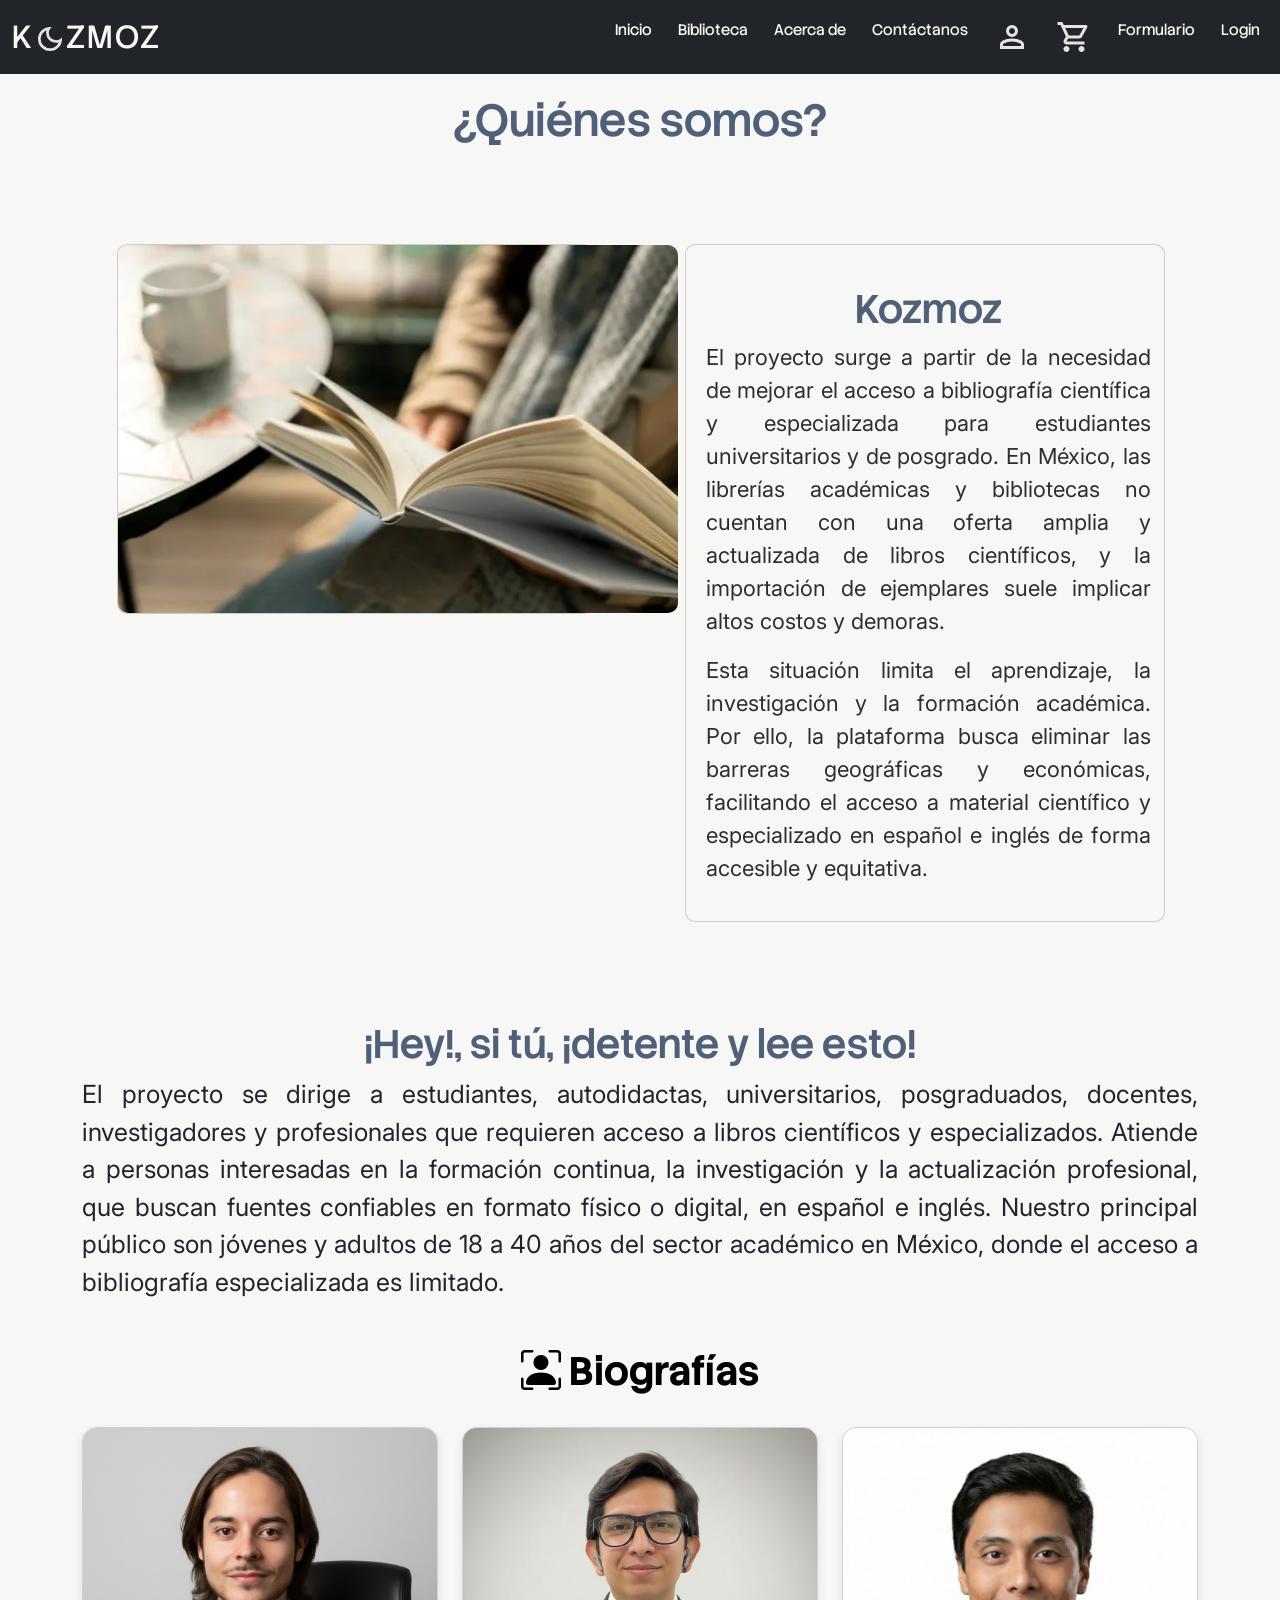
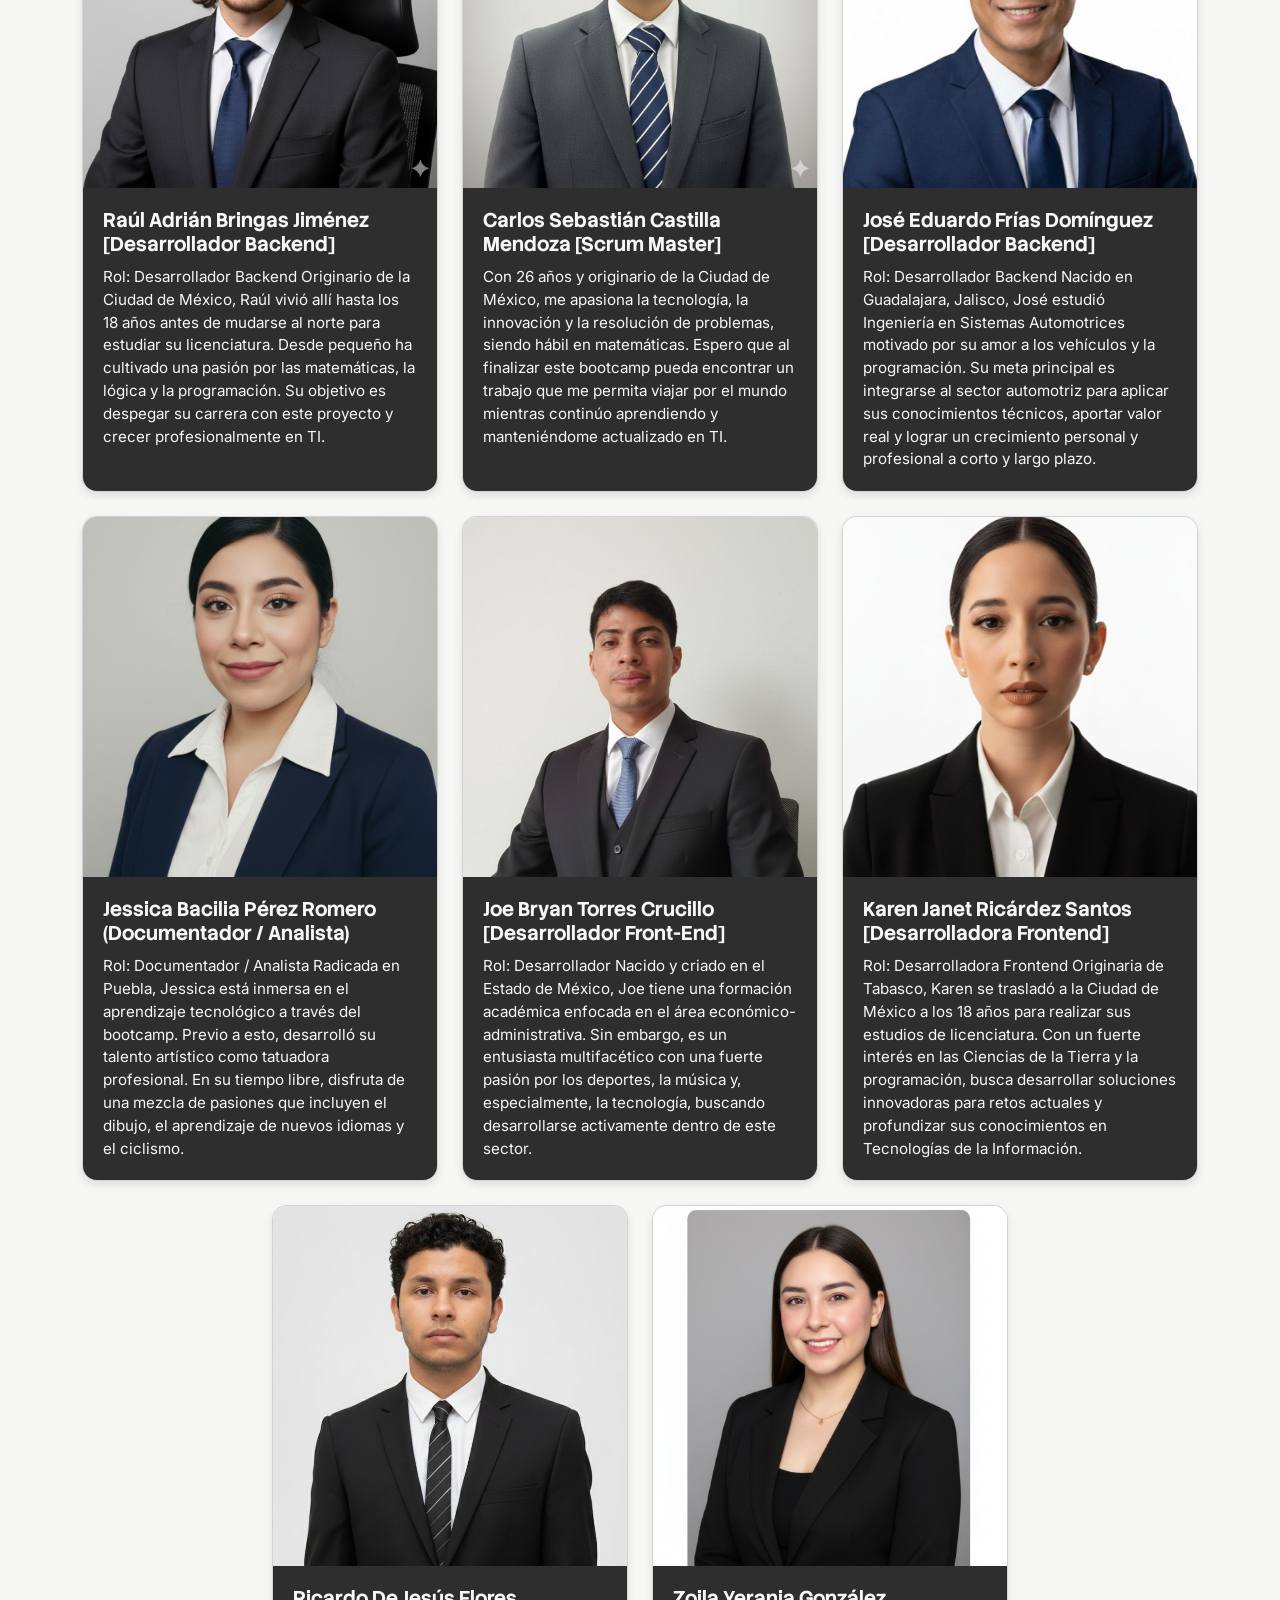
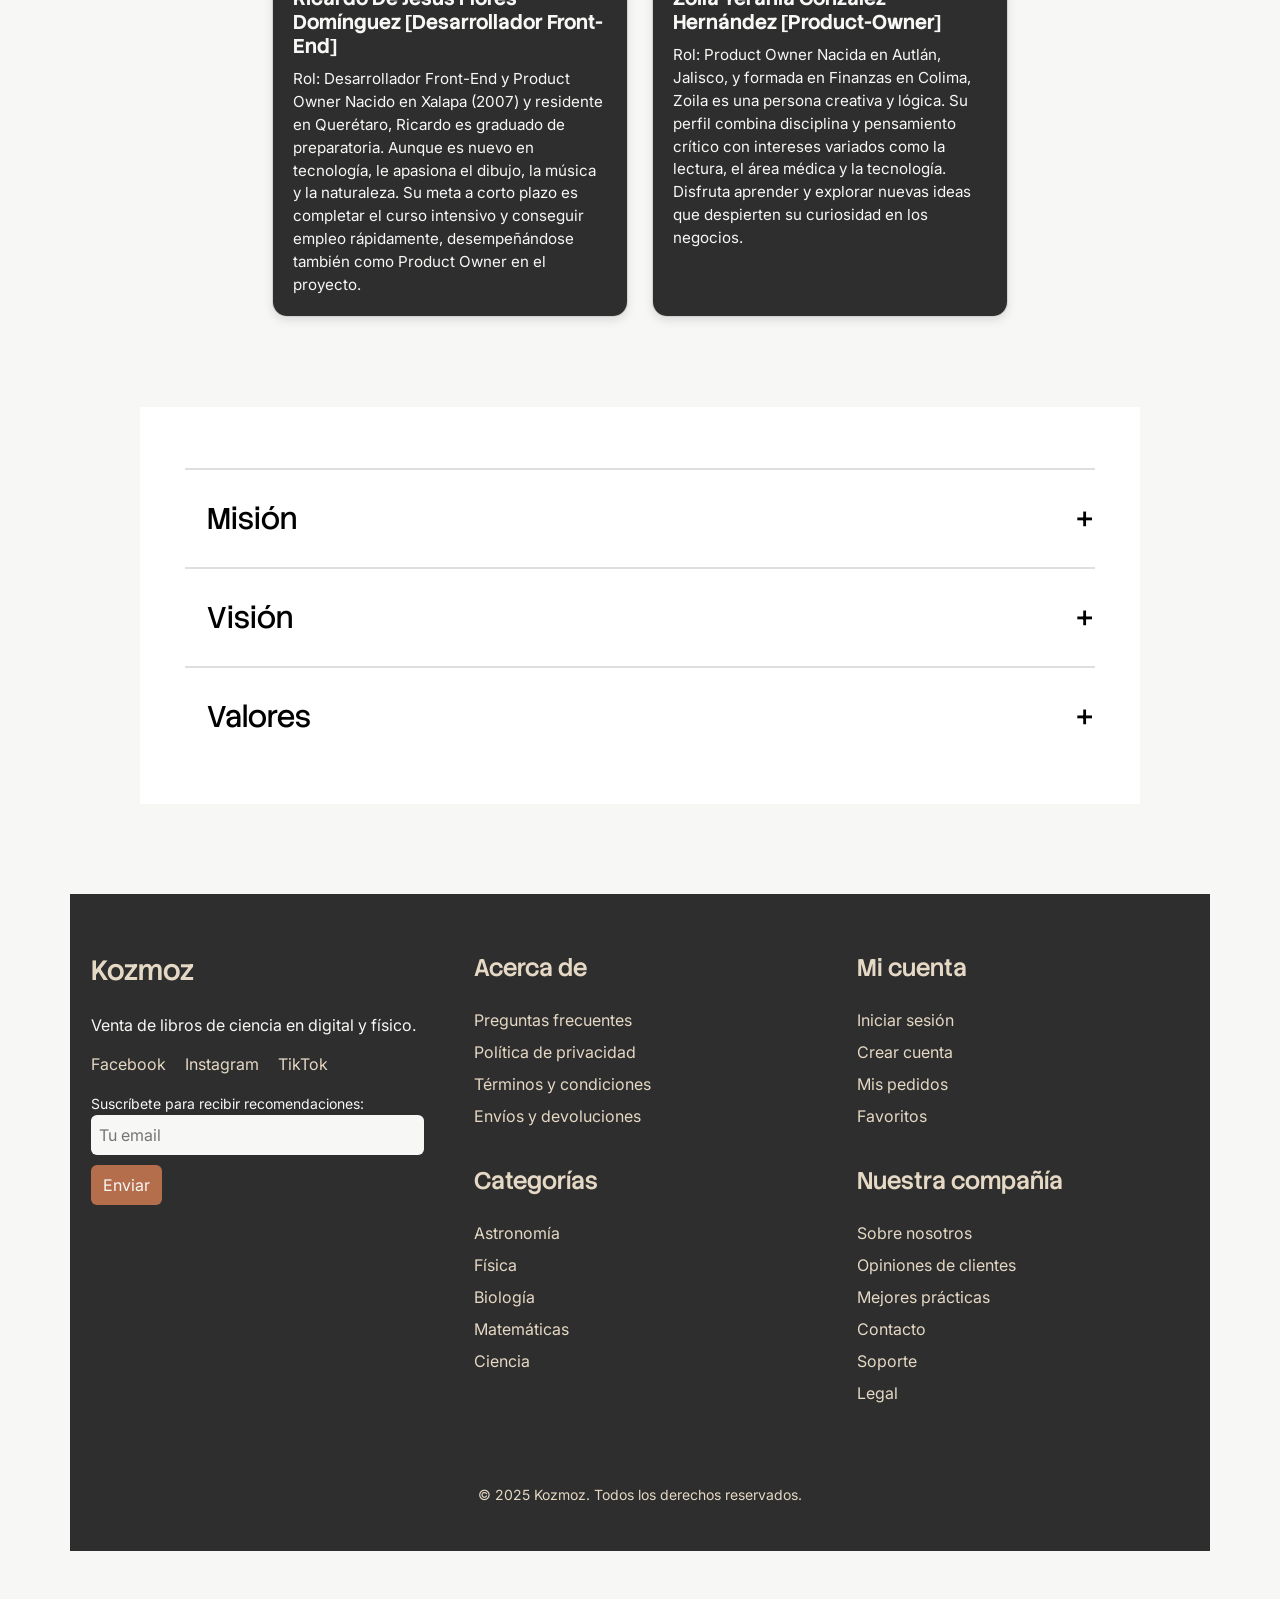
==== acercaDe.html @ 60e86b81 "Se crean páginas 'Carrito de compras' y 'Mi perfil'" ====
<!DOCTYPE html>
<html lang="en">

<head>
    <meta charset="UTF-8">
    <meta name="viewport" content="width=device-width, initial-scale=1.0">

    <title>Acerca De</title>

    <!-- Bootstrap -->
    <link href="https://cdn.jsdelivr.net/npm/bootstrap@5.3.2/dist/css/bootstrap.min.css" rel="stylesheet">
    <link rel="stylesheet" href="https://cdn.jsdelivr.net/npm/bootstrap-icons@1.13.1/font/bootstrap-icons.min.css">

    <!-- Estilos propios -->
    <link rel="stylesheet" href="./CSS/estilos.css">

    <!-- Stack Sans Headline -->
    <link rel="preconnect" href="https://fonts.googleapis.com">
    <link rel="preconnect" href="https://fonts.gstatic.com" crossorigin>
    <link href="https://fonts.googleapis.com/css2?family=Stack+Sans+Headline:wght@200..700&display=swap"
        rel="stylesheet">

    <!-- Inter -->
    <link rel="preconnect" href="https://fonts.googleapis.com">
    <link rel="preconnect" href="https://fonts.gstatic.com" crossorigin>
    <link href="https://fonts.googleapis.com/css2?family=Inter:ital,opsz,wght@0,14..32,100..900;1,14..32,100..900&family=Stack+Sans+Headline:wght@200..700&display=swap"
        rel="stylesheet">

</head>

<body>
    <!-- NavBar -->
    <nav class="navbar navbar-expand-lg navbar-dark bg-dark">
        <div class="container-fluid">

            <!-- Logo -->
            <a class="navbar-brand logo-text" href="#">
                K<span class="icon"><svg xmlns="http://www.w3.org/2000/svg" height="32px" viewBox="0 -960 960 960"
                        width="32px" fill="#e3e3e3">
                        <path
                            d="M480-120q-150 0-255-105T120-480q0-150 105-255t255-105q14 0 27.5 1t26.5 3q-41 29-65.5 75.5T444-660q0 90 63 153t153 63q55 0 101-24.5t75-65.5q2 13 3 26.5t1 27.5q0 150-105 255T480-120Zm0-80q88 0 158-48.5T740-375q-20 5-40 8t-40 3q-123 0-209.5-86.5T364-660q0-20 3-40t8-40q-78 32-126.5 102T200-480q0 116 82 198t198 82Zm-10-270Z" />
                    </svg></span>ZMOZ
            </a>

            <!-- Botón Responsive -->
            <button class="navbar-toggler" type="button" data-bs-toggle="collapse" data-bs-target="#navbarNav"
                aria-controls="navbarNav" aria-expanded="false" aria-label="Toggle navigation">
                <span class="navbar-toggler-icon"></span>
            </button>

            <!-- Enlaces -->
            <div class="collapse navbar-collapse" id="navbarNav">
                <ul class="navbar-nav ms-auto">

                    <li class="nav-item">
                        <a class="nav-link active" href="./index.html">Inicio</a>
                    </li>

                    <li class="nav-item">
                        <a class="nav-link" href="./Items.html">Biblioteca</a>
                    </li>

                    <li class="nav-item">
                        <a class="nav-link" href="./acercaDe.html">Acerca de</a>
                    </li>

                    <li class="nav-item">
                        <a class="nav-link" href="./contacto.html">Contáctanos</a>
                    </li>

                    <!-- Perfil -->
                    <li class="nav-item">
                        <a class="nav-link" href="./perfil.html"><svg xmlns="http://www.w3.org/2000/svg" height="36px"
                                viewBox="0 -960 960 960" width="36px" fill="#e3e3e3">
                                <path
                                    d="M480-480q-66 0-113-47t-47-113q0-66 47-113t113-47q66 0 113 47t47 113q0 66-47 113t-113 47ZM160-160v-112q0-34 17.5-62.5T224-378q62-31 126-46.5T480-440q66 0 130 15.5T736-378q29 15 46.5 43.5T800-272v112H160Zm80-80h480v-32q0-11-5.5-20T700-306q-54-27-109-40.5T480-360q-56 0-111 13.5T260-306q-9 5-14.5 14t-5.5 20v32Zm240-320q33 0 56.5-23.5T560-640q0-33-23.5-56.5T480-720q-33 0-56.5 23.5T400-640q0 33 23.5 56.5T480-560Zm0-80Zm0 400Z" />
                            </svg></a>
                    </li>
                    <!--Carrito -->
                    <li class="nav-item">
                        <a class="nav-link" href="./carrito.html"><svg xmlns="http://www.w3.org/2000/svg" height="36px"
                                viewBox="0 -960 960 960" width="36px" fill="#e3e3e3">
                                <path
                                    d="M280-80q-33 0-56.5-23.5T200-160q0-33 23.5-56.5T280-240q33 0 56.5 23.5T360-160q0 33-23.5 56.5T280-80Zm400 0q-33 0-56.5-23.5T600-160q0-33 23.5-56.5T680-240q33 0 56.5 23.5T760-160q0 33-23.5 56.5T680-80ZM246-720l96 200h280l110-200H246Zm-38-80h590q23 0 35 20.5t1 41.5L692-482q-11 20-29.5 31T622-440H324l-44 80h480v80H280q-45 0-68-39.5t-2-78.5l54-98-144-304H40v-80h130l38 80Zm134 280h280-280Z" />
                            </svg></a>
                    </li>

                    <li class="nav-item">
                        <a class="nav-link" href="./formulario.html">Formulario</a>
                    </li>

                    <li class="nav-item">
                        <a class="nav-link" href="#">Login</a>
                    </li>

                </ul>
            </div>
        </div>
    </nav>

    <!-- ¿Quiénes somos? -->

    <h1 class="title-Us">¿Quiénes somos?</h1>

    <div class="container my-5"> <!--Imagen alusiva-->
        <div class="row">
            <div class="col-sm descripcion">
                <div class="card mx-auto my-5 descripcion1">
                    <img src="./assets/Libros y café.jpg" id="" class="descripcion1" />
                    <div>
                    </div>
                </div>
            </div>
            <div class="col-sm descripcion"> <!--Descripción del proyecto-->
                <div class="card mx-auto my-5 descripcion" style="width: 30rem">
                    <div class="card-body descripcion1">
                        <h1 class=" descripcion">Kozmoz</h1>
                        <p class="descripcion">El proyecto surge a partir de la necesidad de mejorar el acceso a
                            bibliografía científica y especializada para estudiantes universitarios y de posgrado.
                            En México, las librerías académicas y bibliotecas no cuentan con una oferta amplia y
                            actualizada de libros científicos, y la importación de ejemplares suele implicar altos
                            costos y demoras. </p>
                        <p class="descripcion" > Esta situación limita el aprendizaje, la investigación y la formación
                            académica. Por ello, la plataforma busca eliminar las barreras geográficas y económicas,
                            facilitando el acceso a material científico y especializado en español e inglés de forma
                            accesible y equitativa. </p>
                    </div>
                </div>
            </div>
            <!--Breve llamada a la acción-->
            <h2 class="banner">¡Hey!, si tú, ¡detente y lee esto!</h2>

            <p class="card-textobanner">El proyecto se dirige a estudiantes, autodidactas, universitarios,
                posgraduados, docentes, investigadores
                y profesionales que requieren acceso a libros científicos y especializados. Atiende a personas
                interesadas en la formación continua,
                la investigación y la actualización profesional, que buscan fuentes confiables en formato físico o
                digital, en español e inglés.
                Nuestro principal público son jóvenes y adultos de 18 a 40 años del sector académico en México,
                donde el acceso a bibliografía especializada es limitado.</p>

            <!--biografias-->

            <h1 class="titulo"><i class="bi bi-person-bounding-box"></i> Biografías
            </h1>

            <main class="container mt-4">
                <section>
                    <div class="row row-cols-1 row-cols-md-3 g-4 justify-content-center"> <!-- row row-cols-1 row-cols-md-3 g-4 -->
                        <!-- TARJETA -->
                        <div class="col">
                            <div class="card h-100 tarjeta">
                                <img src="./assets/WhatsApp Image 2025-11-25 at 5.56.44 PM.jpeg" class="card-img-top"
                                    alt="Adrian">
                                <div class="card-body">
                                    <h5 class="card-title">Raúl Adrián Bringas Jiménez
                                        [Desarrollador Backend]
                                    </h5>
                                    <p class="card-text">Rol: Desarrollador Backend Originario de la Ciudad de México,
                                        Raúl vivió allí hasta los 18 años antes de mudarse al norte para estudiar su
                                        licenciatura. Desde pequeño ha cultivado una pasión por las matemáticas, la
                                        lógica y la programación. Su objetivo es despegar su carrera con este proyecto y
                                        crecer profesionalmente en TI.</p>
                                </div>
                            </div>
                        </div>

                        <div class="col">
                            <div class="card h-100 tarjeta">
                                <img src="./assets/WhatsApp Image 2025-11-25 at 5.43.35 PM.jpeg" class="card-img-top"
                                    alt="Carlos Castilla">
                                <div class="card-body">
                                    <h5 class="card-title">Carlos Sebastián Castilla Mendoza [Scrum Master]</h5>
                                    <p class="card-text">Con 26 años y originario de la Ciudad de México, me
                                        apasiona la tecnología, la innovación y la resolución de problemas,
                                        siendo hábil en matemáticas. Espero que al finalizar este bootcamp pueda
                                        encontrar un trabajo que me permita viajar por el mundo mientras
                                        continúo aprendiendo y manteniéndome actualizado en TI.</p>
                                </div>
                            </div>
                        </div>

                        <div class="col">
                            <div class="card h-100 tarjeta">
                                <img src="./assets/WhatsApp Image 2025-11-28 at 1.22.53 PM.jpeg" class="card-img-top"
                                    alt="Eddy">
                                <div class="card-body">
                                    <h5 class="card-title">José Eduardo Frías Domínguez
                                        [Desarrollador Backend]
                                    </h5>
                                    <p class="card-text">Rol: Desarrollador Backend Nacido en Guadalajara, Jalisco, José
                                        estudió Ingeniería en Sistemas Automotrices motivado por su amor a los vehículos
                                        y la programación. Su meta principal es integrarse al sector automotriz para
                                        aplicar sus conocimientos técnicos, aportar valor real y lograr un crecimiento
                                        personal y profesional a corto y largo plazo.</p>
                                </div>
                            </div>
                        </div>

                        <div class="col">
                            <div class="card h-100 tarjeta">
                                <img src="./assets/WhatsApp Image 2025-11-25 at 6.00.12 PM.jpeg" class="card-img-top"
                                    alt="Eddy">
                                <div class="card-body">
                                    <h5 class="card-title">Jessica Bacilia Pérez Romero
                                        (Documentador / Analista)</h5>
                                    <p class="card-text">Rol: Documentador / Analista Radicada en Puebla, Jessica está
                                        inmersa en el aprendizaje tecnológico a través del bootcamp. Previo a esto,
                                        desarrolló su talento artístico como tatuadora profesional. En su tiempo libre,
                                        disfruta de una mezcla de pasiones que incluyen el dibujo, el aprendizaje de
                                        nuevos idiomas y el ciclismo.</p>
                                </div>
                            </div>
                        </div>

                        <div class="col">
                            <div class="card h-100 tarjeta">
                                <img src="./assets/WhatsApp Image 2025-11-25 at 5.52.27 PM.jpeg" class="card-img-top"
                                    alt="Joe">
                                <div class="card-body">
                                    <h5 class="card-title">Joe Bryan Torres Crucillo
                                        [Desarrollador Front-End]
                                    </h5>
                                    <p class="card-text">Rol: Desarrollador Nacido y criado en el Estado de México, Joe
                                        tiene una formación académica enfocada en el área económico-administrativa. Sin
                                        embargo, es un entusiasta multifacético con una fuerte pasión por los deportes,
                                        la música y, especialmente, la tecnología, buscando desarrollarse activamente
                                        dentro de este sector.</p>
                                </div>
                            </div>
                        </div>

                        <div class="col">
                            <div class="card h-100 tarjeta">
                                <img src="./assets/WhatsApp Image 2025-11-28 at 1.55.24 PM.jpeg" class="card-img-top"
                                    alt="Karen">
                                <div class="card-body">
                                    <h5 class="card-title">Karen Janet Ricárdez Santos
                                        [Desarrolladora Frontend]
                                    </h5>
                                    <p class="card-text">Rol: Desarrolladora Frontend Originaria de Tabasco, Karen se
                                        trasladó a la Ciudad de México a los 18 años para realizar sus estudios de
                                        licenciatura. Con un fuerte interés en las Ciencias de la Tierra y la
                                        programación, busca desarrollar soluciones innovadoras para retos actuales y
                                        profundizar sus conocimientos en Tecnologías de la Información.</p>
                                </div>
                            </div>
                        </div>

                        <div class="col">
                            <div class="card h-100 tarjeta">
                                <img src="./assets/WhatsApp Image 2025-11-25 at 6.32.23 PM.jpeg" class="card-img-top"
                                    alt="Ricardo">
                                <div class="card-body">
                                    <h5 class="card-title">Ricardo De Jesús Flores Domínguez
                                        [Desarrollador Front-End]
                                    </h5>
                                    <p class="card-text">Rol: Desarrollador Front-End y Product Owner Nacido en Xalapa
                                        (2007) y residente en Querétaro, Ricardo es graduado de preparatoria. Aunque es
                                        nuevo en tecnología, le apasiona el dibujo, la música y la naturaleza. Su meta a
                                        corto plazo es completar el curso intensivo y conseguir empleo rápidamente,
                                        desempeñándose también como Product Owner en el proyecto.</p>
                                </div>
                            </div>
                        </div>

                        <div class="col">
                            <div class="card h-100 tarjeta">
                                <img src="./assets/WhatsApp Image 2025-11-25 at 5.50.03 PM.jpeg" class="card-img-top"
                                    alt="Yerania">
                                <div class="card-body">
                                    <h5 class="card-title">Zoila Yerania González Hernández
                                        [Product-Owner]</h5>

                                    <p class="card-text">Rol: Product Owner Nacida en Autlán, Jalisco, y formada en
                                        Finanzas en Colima, Zoila es una persona creativa y lógica. Su perfil combina
                                        disciplina y pensamiento crítico con intereses variados como la lectura, el área
                                        médica y la tecnología. Disfruta aprender y explorar nuevas ideas que despierten
                                        su curiosidad en los negocios.</p>
                                </div>
                            </div>
                        </div>

                    </div>
                </section>
            </main>

            <!--Mision vision y valores-->
            <div class="accordion-body">
                <div class="accordion">
                    <hr>
                    <div class="container">
                        <div class="label">Misión</div>
                        <div class="content">Facilitar el acceso a libros de ciencia especializados para estudiantes
                            universitarios, de posgrado, autodidactas, docentes, investigadores y profesionales,
                            ofreciendo una plataforma digital confiable, organizada y accesible que impulse el
                            aprendizaje, la investigación y la elaboración de tesis.</div>
                    </div>
                    <hr>
                    <div class="container">
                        <div class="label">Visión</div>
                        <div class="content">Convertirnos en la principal plataforma digital de libros científicos en
                            los idiomas más utilizados en investigación académica, destacando por ofrecer títulos
                            difíciles de conseguir y apoyar el desarrollo académico de estudiantes e investigadores.
                        </div>
                    </div>
                    <hr>
                    <div class="container">
                        <div class="label">Valores</div>
                        <div class="content">
                            <ol>
                                <li>Pasión por el conocimiento.</li>
                                <li>Integridad académica.</li>
                                <li>Accesibilidad del saber.</li>
                                <li>Innovación tecnológica.</li>
                                <li>Responsabilidad educativa.</li>
                            </ol>
                        </div>
                    </div>
                </div>
            </div>

     <!--Footer-->
  <footer class="footer">
  <div class="footer-container">

    <div class="footer-column">
      <h3>Kozmoz</h3>
      <p>Venta de libros de ciencia en digital y físico.</p>

      <div class="footer-social">
        <a href="#">Facebook</a>
        <a href="#">Instagram</a>
        <a href="#">TikTok</a>
      </div>

      <form class="footer-newsletter">
        <label>Suscríbete para recibir recomendaciones:</label>
        <input type="email" placeholder="Tu email">
        <button type="submit">Enviar</button>
      </form>
    </div>

    <div class="footer-column">
      <h4>Acerca de</h4>
      <ul>
        <li><a href="#">Preguntas frecuentes</a></li>
        <li><a href="#">Política de privacidad</a></li>
        <li><a href="#">Términos y condiciones</a></li>
        <li><a href="#">Envíos y devoluciones</a></li>
      </ul>

      <h4>Categorías</h4>
      <ul>
        <li><a href="#">Astronomía</a></li>
        <li><a href="#">Física</a></li>
        <li><a href="#">Biología</a></li>
        <li><a href="#">Matemáticas</a></li>
        <li><a href="#">Ciencia</a></li>
      </ul>
    </div>

    <div class="footer-column">
      <h4>Mi cuenta</h4>
      <ul>
        <li><a href="#">Iniciar sesión</a></li>
        <li><a href="#">Crear cuenta</a></li>
        <li><a href="#">Mis pedidos</a></li>
        <li><a href="#">Favoritos</a></li>
      </ul>

      <h4>Nuestra compañía</h4>
      <ul>
        <li><a href="#">Sobre nosotros</a></li>
        <li><a href="#">Opiniones de clientes</a></li>
        <li><a href="#">Mejores prácticas</a></li>
        <li><a href="#">Contacto</a></li>
        <li><a href="#">Soporte</a></li>
        <li><a href="#">Legal</a></li>
      </ul>
    </div>

  </div>

  <div class="footer-bottom">
    <p>© 2025 Kozmoz. Todos los derechos reservados.</p>
  </div>
</footer>

            <!-- Bootstrap JS -->
            <script src="https://cdn.jsdelivr.net/npm/bootstrap@5.3.3/dist/js/bootstrap.bundle.min.js"></script>
            <!-- Script JS / main.js -->
            <script src="js/main.js" type="text/javascript"></script>
</body>

</html>
---- CSS/estilos.css ----
/* Variables de estilo */

html {
  /* color de fondo y color de letra navBar */
  --bgColor: #f7f7f5;
  --bgnavBarColor: #2e2e2e;
  --navBarLogo: "Montserrat", "sans-serif";

  /* Quienes somos? */
  --h2Color: #506078;
  --h2Font: "Stack Sans Headline", "sans-serif"; /*Poppins

    /* Vision, mision, valores, titulos de bios. */
  --titleMision: #b46e4c;

  /* parrafos */
  --pColor: Black;
  --pFont: "Inter", "sans-serif";

  /*Footer pagina principal*/
  --footerBg: #2e2e2e;
  --footerText: #f7f7f5;
  --footerLink: #e5d8c4;
  --footerLinkHover: #b46e4c;
  --footerTitle: #e5d8c4;
  --footerInputBg: #f7f7f5;
  --footerInputText: #2e2e2e;
  --footerBtnBg: #b46e4c;
  --footerBtnText: #f7f7f5;
}

body {
  margin: 0;
  padding: 0;
  background-color: var(--bgColor) !important;
  font-family: var(--h2Font);
}

/* ========================= acerca de nosotr@s========================= */

/*NavBar*/
/*Texto del logotipo*/
.logo-text {
  font-family: var(--h2Font);
  font-size: 2rem !important;
  letter-spacing: 2px;
  font-weight: 400;
  color: var(--bgColor) !important;
}
/* Ajustes de los enlaces del navbar */
.navbar-nav .nav-link {
  font-family: var(--h2Font);
  font-size: 0.95rem;
  font-weight: 400;
  transition: 0.3s ease;
  color: var(--bgColor);
}
/*Efecto hover cuando el usuario pasa el mouse*/
.navbar-nav .nav-link:hover {
  color: var(--titleMision);
}
/* Ajuste pequeño para separar un poco los enlaces del navBar */
.nav-item {
  margin-left: 10px;
}

/* Quienes somos */

h1,
h1.title-Us,
h1.contacto {
  color: var(--h2Color);
  font-family: var(--h2Font);
  font-size: 45px;
  text-align: center;
  margin-top: 20px;
}

h1.descripcion {
  color: var(--h2Color);
  font-family: var(--h2Font);
  font-size: 40px;
  background-color: var(--bgColor);
}

h2.descripcion {
  text-align: center;
}

.descripcion {
  background-color: var(--bgColor);
  width: 27.8rem;
  border-radius: 10px;
}

div.descripcion1 {
  background-color: var(--bgColor);
  width: 29.7rem;
  border-radius: 10px;
}

img.descripcion1 {
  width: 35rem;
  height: 23rem;
  border-radius: 10px;
}

.descripcionCard {
  background-color: var(--bgColor);
  width: 29.8rem;
}

.descripcion1:hover {
  transform: scale(1.01);
  box-shadow: 0px 6px 18px rgba(0, 0, 0, 0.2);
  transition: transform 0.2s ease-in-out, box-shadow 0.2s ease-in-out;
}

h2.banner {
  color: var(--h2Color);
  font-family: var(--h2Font);
  font-size: 40px;
  text-align: center;
  margin-top: 50px;
}

.card-textobanner {
  background-color: var(--bgColor);
  font-family: var(--pFont);
  font-size: 25px;
  text-align: justify;
}

p.descripcion {
  background-color: var(--bgColor);
  color: var(--bgnavBarColor);
  font-family: var(--pFont);
  font-size: 22px;
  text-align: justify;
}

/*Biografías*/

.titulo {
  text-align: center;
  margin-top: 30px;
  font-size: 2.5rem;
  font-weight: 700;
  color: var(--titleMision);
}

.tarjeta {
  border-radius: 15px !important;
  overflow: hidden;
  box-shadow: 0px 4px 10px rgba(0, 0, 0, 0.1);
  transition: transform 0.2s ease-in-out, box-shadow 0.2s ease-in-out;
}

.tarjeta:hover {
  transform: scale(1.04);
  box-shadow: 0px 6px 18px rgba(0, 0, 0, 0.2);
}

.tarjeta img {
  height: 360px;
  object-fit: cover;
}

.card-body {
  background: var(--bgColor);
  padding: 20px;
}

h5.card-title {
  color: var(--bgColor);
  font-weight: bold;
  font-size: 1.25rem;
  margin-bottom: 10px;
  font-family: var(--h2Font);
}

p.card-text {
  color: var(--bgColor);
  font-size: 0.95rem;
  font-family: var(--pFont);
}

.card-body {
  background: var(--bgnavBarColor);
  padding: 20px;
}

.specialCard {
  width: 26rem;
  margin: auto;
  margin-top: 25px;
}

/* Footer */

footer {
  display: flex;
  flex-direction: column; /* Apila iconos arriba, texto abajo */
  align-items: center; /* para centrar todo */
  gap: 15px; /* Separación vertical */
  padding: 20px 0;
}

.footer-icon-row {
  display: flex;
  gap: 25px;
  justify-content: center;
  width: 100%;
  text-decoration: none;
}

a.bottom {
  text-decoration: none;
  font-size: 16px;
  color: black;
}

/* Mision, vision y valores */

.accordion {
  width: 100%;
  max-width: 1000px;     /* antes width fija */
  margin: 90px auto;
  color: black;
  background-color: white;
  padding: 45px;
}

.accordion .container {
  position: relative;
  margin: 10px 10px;
}

.accordion .label {
  position: relative;
  padding: 10px 0;
  font-size: 30px;
  color: black;
  cursor: pointer;
}

.accordion .label::before {
  content: "+";
  color: black;
  position: absolute;
  top: 50%;
  right: 0;       /* antes -5px: se desbordaba en pantallas pequeñas */
  font-size: 30px;
  transform: translateY(-50%);
}

.accordion .content {
  position: relative;
  background: white;
  max-height: 0;
  font-size: 20px;
  text-align: justify;
  width: 100%;              /* ← antes era 780px fijo */
  overflow: hidden;
  transition: max-height 0.5s ease;
}

.accordion hr {
  width: 100%;            
  margin-left: 0;
  border: 1px solid grey;
}

.accordion .container.active .content {
  max-height: 500px;       /* suficiente para cualquier contenido */
}

.accordion .container.active .label::before {
  content: "-";
  font-size: 30px;
}


/* ============================
   📱 RESPONSIVE (móviles)
   ============================ */
@media (max-width: 768px) {
  
  .accordion {
    padding: 20px;
  }

  .accordion .label {
    font-size: 24px;
  }

  .accordion .label::before {
    font-size: 28px;
  }

  .accordion .content {
    font-size: 18px;
  }
}

/* ========================== Contáctanos ============================== */

/* --- Estilo general para textos de la sección --- */
.contacto-container {
  max-width: 850px;
  padding-top: 10px;
  text-align: center;
  font-family: var(--h2Font);
  color: var(--h2Color);
}
p.contacto {
  font-family: var(--pFont);
  color: var(--pColor);
  font-size: 20px;
}

label.contacto {
  font-size: 20px;
} /* --- Etiquetas de los inputs --- */

input.contacto,
textarea.contacto,
select.contacto {
  width: 100%; /* Responsivo */
  max-width: 500px;
  font-size: 18px;
  padding: 8px;
  border-radius: 8px;
  margin: 0 auto; /* Centra el campo dentro del form */
  display: block;
} /* --- Campos del formulario (input, select, textarea) --- */

input.contacto,
textarea.contacto,
select.contacto {
  border: 1px solid #ccc;
  transition: box-shadow 0.3s ease;
} /* --- Bordes, transición, etc. --- */

textarea.contacto {
  height: 80px;
}

.contacto-boton {
  width: 200px;
  height: 50px;
  font-size: 20px;
  background-color: var(--titleMision);
  color: var(--bgColor);
  border: 1px solid #b46e4c !important;
  margin: 20px auto 8rem auto;
  display: block;
  border-radius: 8px;
}

/* ========================== Index =========================================== */

.miCaja {
  width: auto;
  height: 500px;
  background: linear-gradient(
    to right,
    #2e2e2e,
    #f7f7f5,
    #e5d8c4,
    #506078,
    #b46e4c
  );
  padding: 10px;
  margin: 20px;
}

.titulo {
  color: black;
}

.buttons {
  display: flex;
  justify-content: center;
  align-items: center;
}

/* Footer Kozmoz */

.footer {
  background: var(--footerBg);
  color: var(--footerText);
  padding: 60px 20px 30px;
  font-family: var(--pFont);
}

.footer-container {
  display: flex;
  flex-direction: row;
  gap: 50px;
  max-width: 1200px;
  margin: auto;
}

.footer-column {
  flex: 1;
  display: flex;
  flex-direction: column;
  gap: 15px;
}

.footer-column h3,
.footer-column h4 {
  color: var(--footerTitle);
  font-family: var(--h2Font);
  margin-bottom: 10px;
}

.footer-column p {
  color: var(--footerText);
  margin: 0;
}

.footer-column ul {
  list-style: none;
  padding: 0;
}

.footer-column ul li {
  margin-bottom: 8px;
}

.footer-column a {
  text-decoration: none;
  color: var(--footerLink);
  transition: 0.3s ease;
  font-family: var(--pFont);
}

.footer-column a:hover {
  color: var(--footerLinkHover);
}

.footer-social a {
  margin-right: 15px;
  font-family: var(--pFont);
}

.footer-newsletter label {
  font-family: var(--pFont);
  font-size: 14px;
  color: var(--footerText);
}

.footer-newsletter input {
  width: 100%;
  padding: 8px;
  background: var(--footerInputBg);
  color: var(--footerInputText);
  border: none;
  border-radius: 6px;
}

.footer-newsletter button {
  margin-top: 10px;
  padding: 8px 12px;
  background: var(--footerBtnBg);
  color: var(--footerBtnText);
  border: none;
  border-radius: 6px;
  cursor: pointer;
  font-family: var(--pFont);
}

.footer-newsletter button:hover {
  background: var(--footerLinkHover);
}

.footer-bottom {
  text-align: center;
  margin-top: 40px;
  font-size: 14px;
  color: var(--footerLink);
  font-family: var(--pFont);
}

/* Mobile */
@media (max-width: 768px) {
  .footer-container {
    flex-direction: column;
    text-align: center;
  }

  .footer-social a {
    margin-right: 10px;
  }
}

/* Productos =========================================================== */
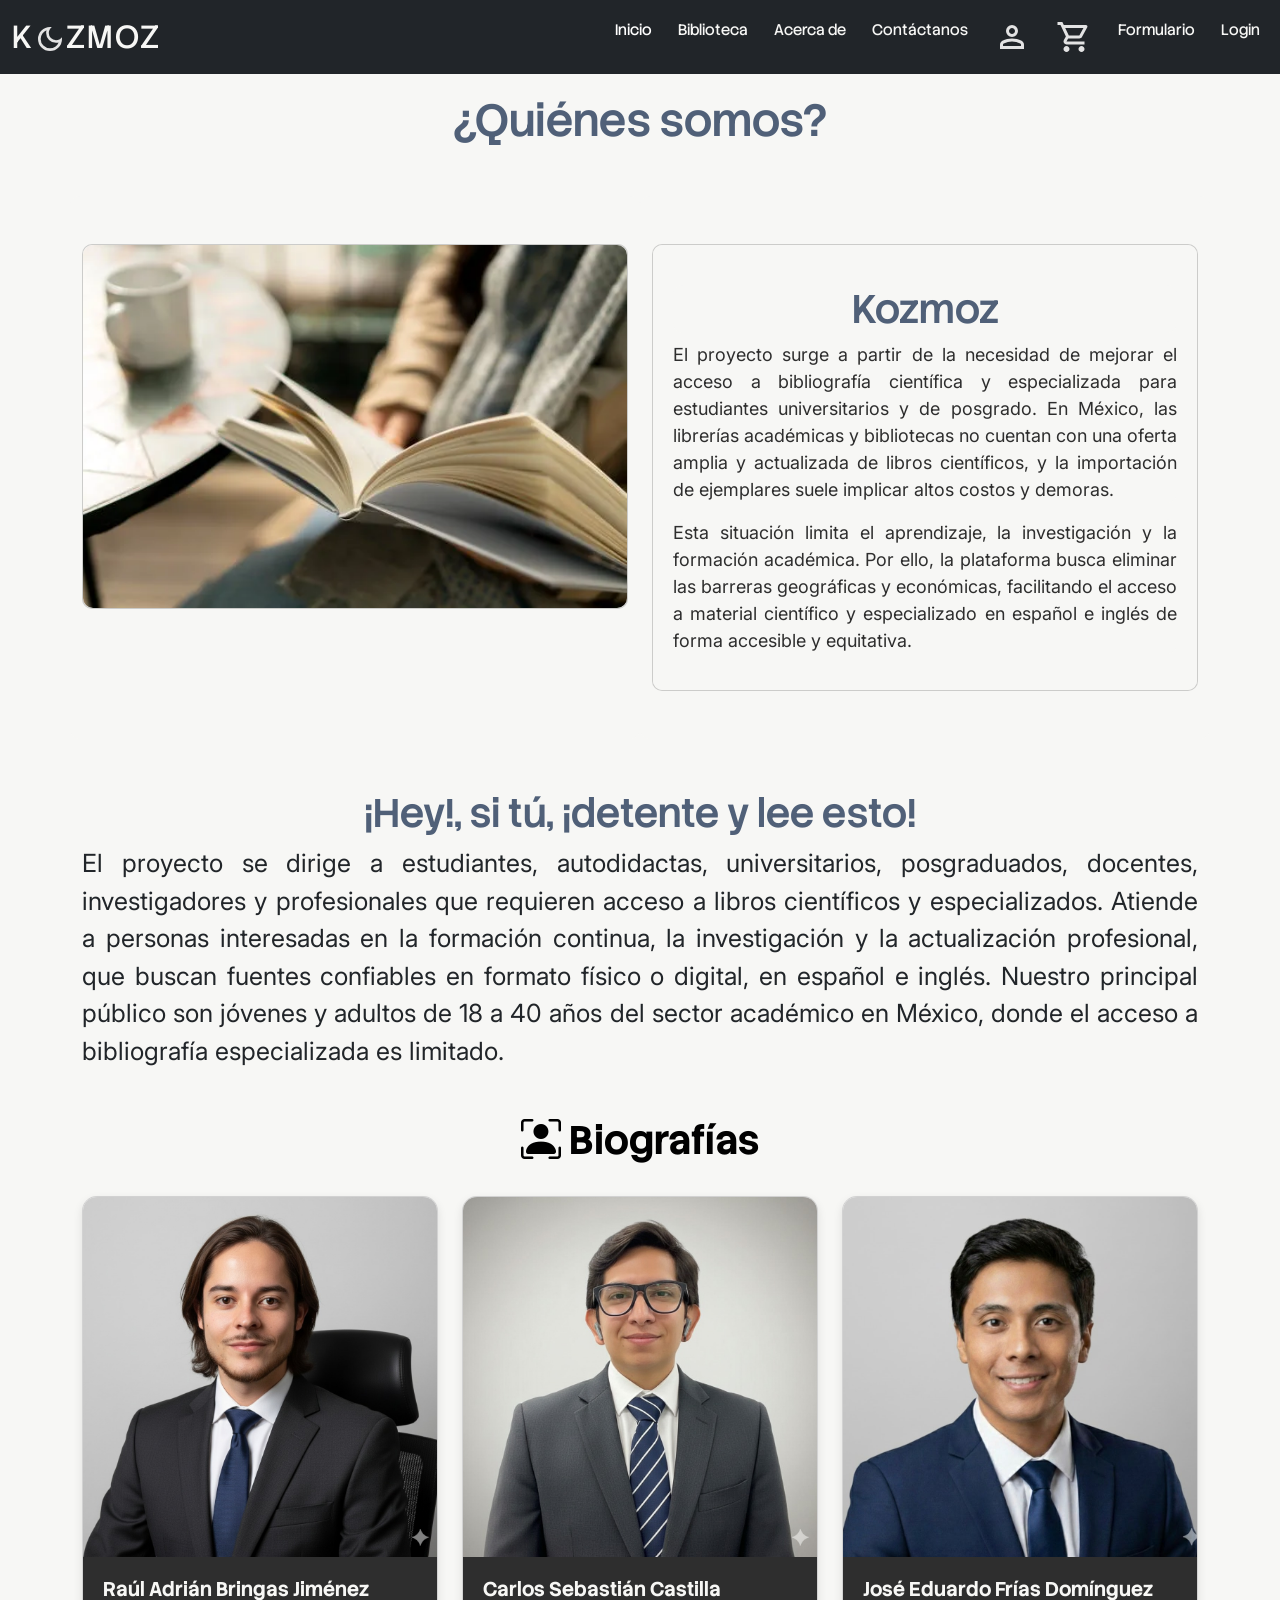
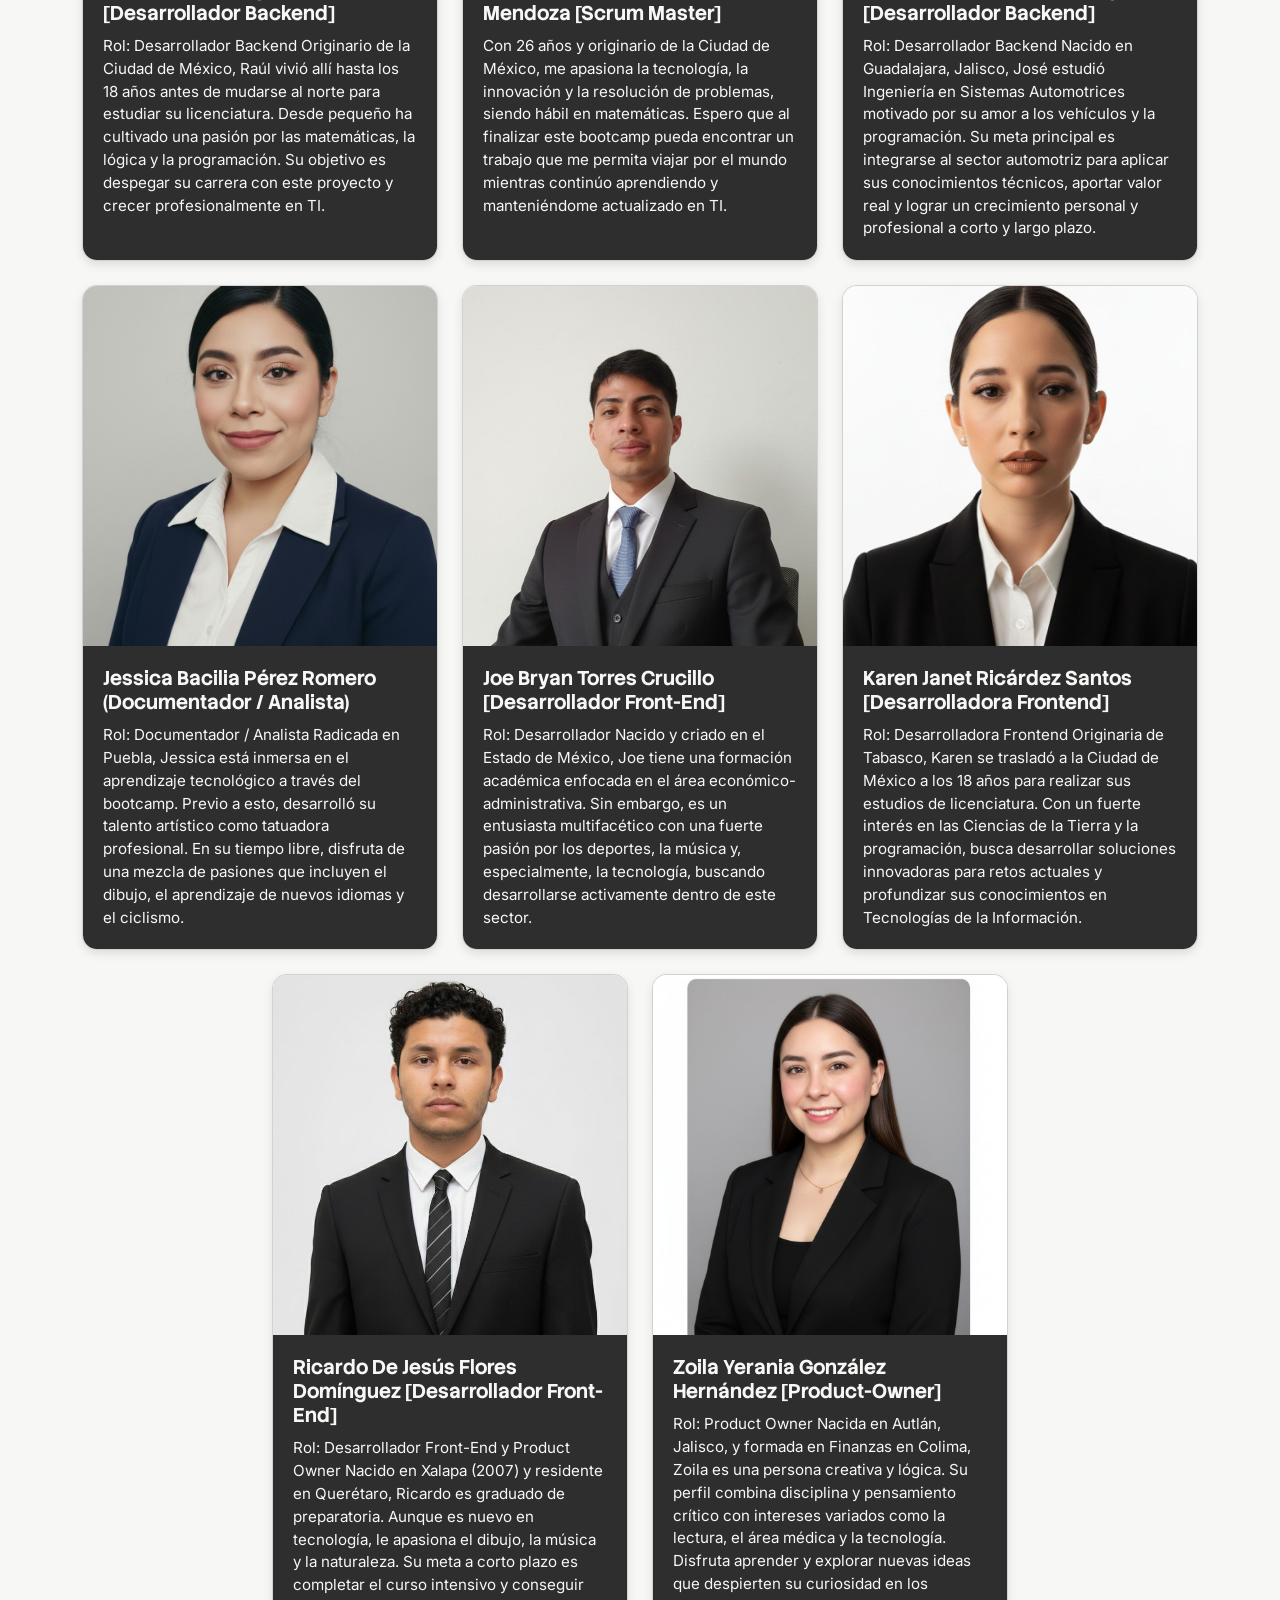
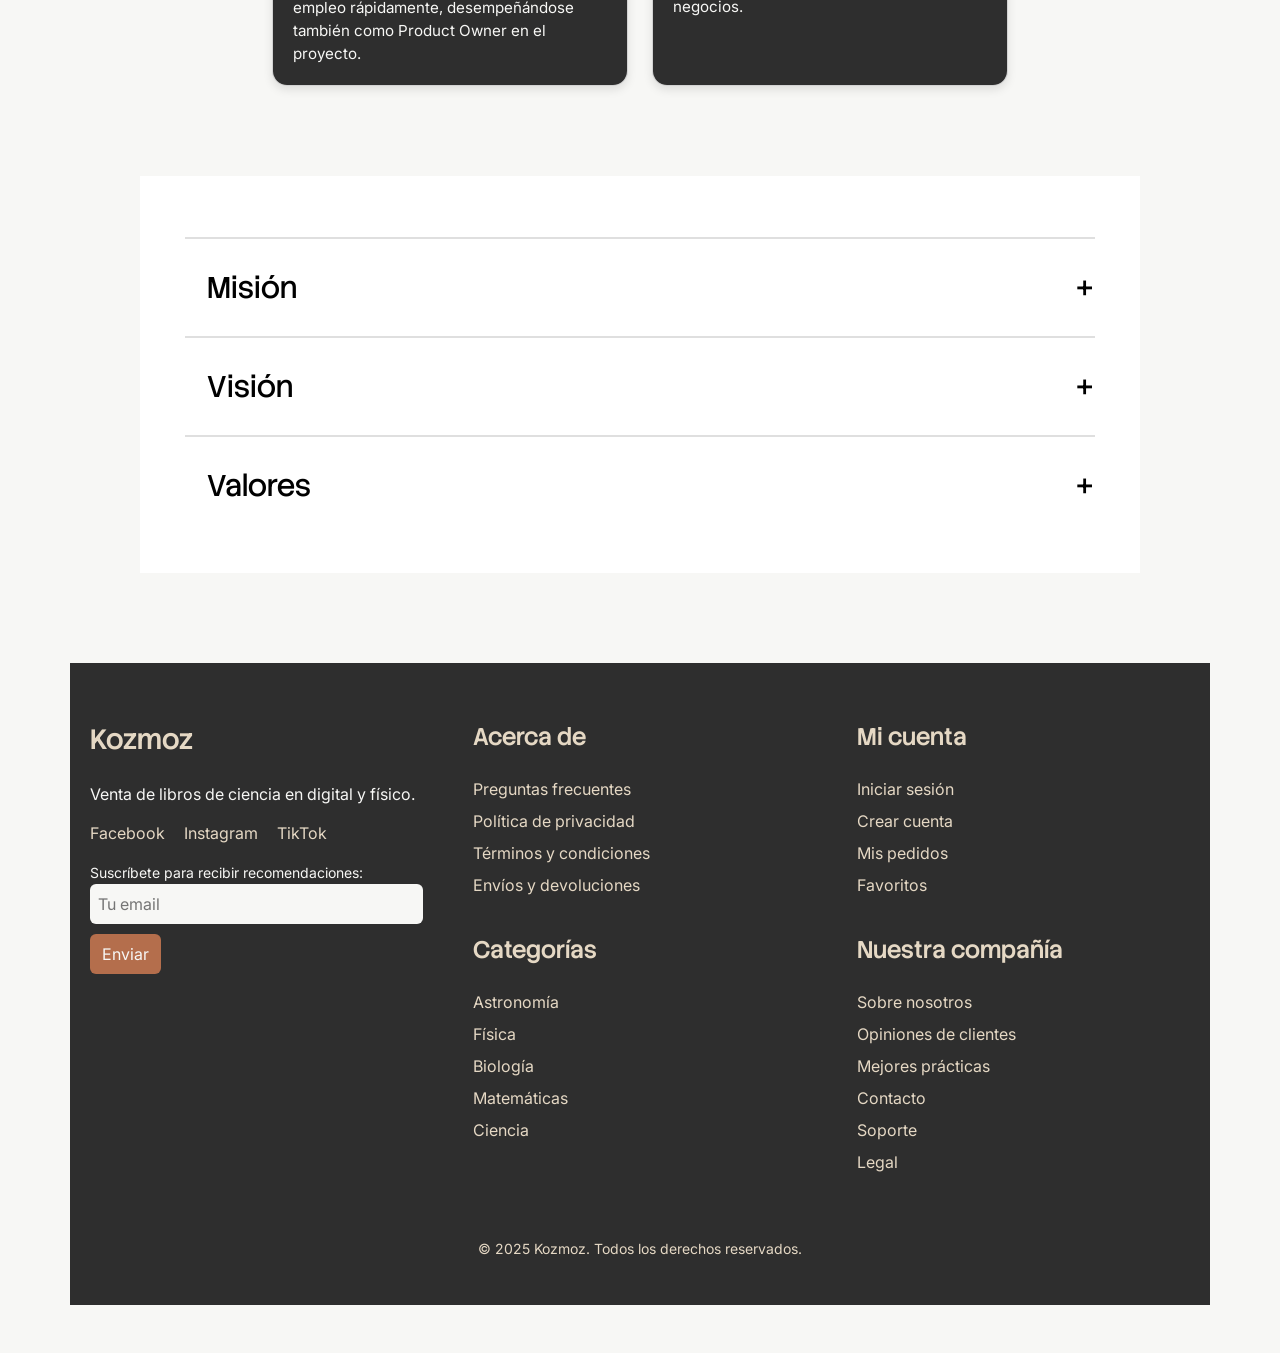
==== commit 11a4628a: "Se arrglan estilos en la página de productos y en la de acerca de nosotr@s" ====
--- a/acercaDe.html
+++ b/acercaDe.html
@@ -112,7 +112,7 @@
                 </div>
             </div>
             <div class="col-sm descripcion"> <!--Descripción del proyecto-->
-                <div class="card mx-auto my-5 descripcion" style="width: 30rem">
+                <div class="card mx-auto my-5 descripcion">
                     <div class="card-body descripcion1">
                         <h1 class=" descripcion">Kozmoz</h1>
                         <p class="descripcion">El proyecto surge a partir de la necesidad de mejorar el acceso a
@@ -182,7 +182,7 @@
 
                         <div class="col">
                             <div class="card h-100 tarjeta">
-                                <img src="./assets/WhatsApp Image 2025-11-28 at 1.22.53 PM.jpeg" class="card-img-top"
+                                <img src="./assets/Eduardo.jpg" class="card-img-top"
                                     alt="Eddy">
                                 <div class="card-body">
                                     <h5 class="card-title">José Eduardo Frías Domínguez
--- a/CSS/estilos.css
+++ b/CSS/estilos.css
@@ -8,7 +8,8 @@
 
   /* Quienes somos? */
   --h2Color: #506078;
-  --h2Font: "Stack Sans Headline", "sans-serif"; /*Poppins
+  --h2Font: "Stack Sans Headline", "sans-serif";
+  /*Poppins
 
     /* Vision, mision, valores, titulos de bios. */
   --titleMision: #b46e4c;
@@ -47,6 +48,7 @@
   font-weight: 400;
   color: var(--bgColor) !important;
 }
+
 /* Ajustes de los enlaces del navbar */
 .navbar-nav .nav-link {
   font-family: var(--h2Font);
@@ -55,10 +57,12 @@
   transition: 0.3s ease;
   color: var(--bgColor);
 }
+
 /*Efecto hover cuando el usuario pasa el mouse*/
 .navbar-nav .nav-link:hover {
   color: var(--titleMision);
 }
+
 /* Ajuste pequeño para separar un poco los enlaces del navBar */
 .nav-item {
   margin-left: 10px;
@@ -89,25 +93,25 @@
 
 .descripcion {
   background-color: var(--bgColor);
-  width: 27.8rem;
+  width: 100%;
   border-radius: 10px;
 }
 
 div.descripcion1 {
   background-color: var(--bgColor);
-  width: 29.7rem;
+  width: 100%;
   border-radius: 10px;
 }
 
 img.descripcion1 {
-  width: 35rem;
-  height: 23rem;
+  width: 100%;
+  /* max-height: 200%; */
   border-radius: 10px;
 }
 
 .descripcionCard {
   background-color: var(--bgColor);
-  width: 29.8rem;
+  width: 100%;
 }
 
 .descripcion1:hover {
@@ -135,7 +139,7 @@
   background-color: var(--bgColor);
   color: var(--bgnavBarColor);
   font-family: var(--pFont);
-  font-size: 22px;
+  font-size: 18px;
   text-align: justify;
 }
 
@@ -196,35 +200,12 @@
   margin-top: 25px;
 }
 
-/* Footer */
-
-footer {
-  display: flex;
-  flex-direction: column; /* Apila iconos arriba, texto abajo */
-  align-items: center; /* para centrar todo */
-  gap: 15px; /* Separación vertical */
-  padding: 20px 0;
-}
-
-.footer-icon-row {
-  display: flex;
-  gap: 25px;
-  justify-content: center;
-  width: 100%;
-  text-decoration: none;
-}
-
-a.bottom {
-  text-decoration: none;
-  font-size: 16px;
-  color: black;
-}
-
 /* Mision, vision y valores */
 
 .accordion {
   width: 100%;
-  max-width: 1000px;     /* antes width fija */
+  max-width: 1000px;
+  /* antes width fija */
   margin: 90px auto;
   color: black;
   background-color: white;
@@ -249,7 +230,8 @@
   color: black;
   position: absolute;
   top: 50%;
-  right: 0;       /* antes -5px: se desbordaba en pantallas pequeñas */
+  right: 0;
+  /* antes -5px: se desbordaba en pantallas pequeñas */
   font-size: 30px;
   transform: translateY(-50%);
 }
@@ -260,19 +242,21 @@
   max-height: 0;
   font-size: 20px;
   text-align: justify;
-  width: 100%;              /* ← antes era 780px fijo */
+  width: 100%;
+  /* ← antes era 780px fijo */
   overflow: hidden;
   transition: max-height 0.5s ease;
 }
 
 .accordion hr {
-  width: 100%;            
+  width: 100%;
   margin-left: 0;
   border: 1px solid grey;
 }
 
 .accordion .container.active .content {
-  max-height: 500px;       /* suficiente para cualquier contenido */
+  max-height: 500px;
+  /* suficiente para cualquier contenido */
 }
 
 .accordion .container.active .label::before {
@@ -285,7 +269,7 @@
    📱 RESPONSIVE (móviles)
    ============================ */
 @media (max-width: 768px) {
-  
+
   .accordion {
     padding: 20px;
   }
@@ -313,6 +297,7 @@
   font-family: var(--h2Font);
   color: var(--h2Color);
 }
+
 p.contacto {
   font-family: var(--pFont);
   color: var(--pColor);
@@ -321,26 +306,34 @@
 
 label.contacto {
   font-size: 20px;
-} /* --- Etiquetas de los inputs --- */
+}
+
+/* --- Etiquetas de los inputs --- */
 
 input.contacto,
 textarea.contacto,
 select.contacto {
-  width: 100%; /* Responsivo */
+  width: 100%;
+  /* Responsivo */
   max-width: 500px;
   font-size: 18px;
   padding: 8px;
   border-radius: 8px;
-  margin: 0 auto; /* Centra el campo dentro del form */
+  margin: 0 auto;
+  /* Centra el campo dentro del form */
   display: block;
-} /* --- Campos del formulario (input, select, textarea) --- */
+}
+
+/* --- Campos del formulario (input, select, textarea) --- */
 
 input.contacto,
 textarea.contacto,
 select.contacto {
   border: 1px solid #ccc;
   transition: box-shadow 0.3s ease;
-} /* --- Bordes, transición, etc. --- */
+}
+
+/* --- Bordes, transición, etc. --- */
 
 textarea.contacto {
   height: 80px;
@@ -363,14 +356,12 @@
 .miCaja {
   width: auto;
   height: 500px;
-  background: linear-gradient(
-    to right,
-    #2e2e2e,
-    #f7f7f5,
-    #e5d8c4,
-    #506078,
-    #b46e4c
-  );
+  background: linear-gradient(to right,
+      #2e2e2e,
+      #f7f7f5,
+      #e5d8c4,
+      #506078,
+      #b46e4c);
   padding: 10px;
   margin: 20px;
 }
@@ -496,4 +487,4 @@
   }
 }
 
-/* Productos =========================================================== */
+/* Productos =========================================================== */
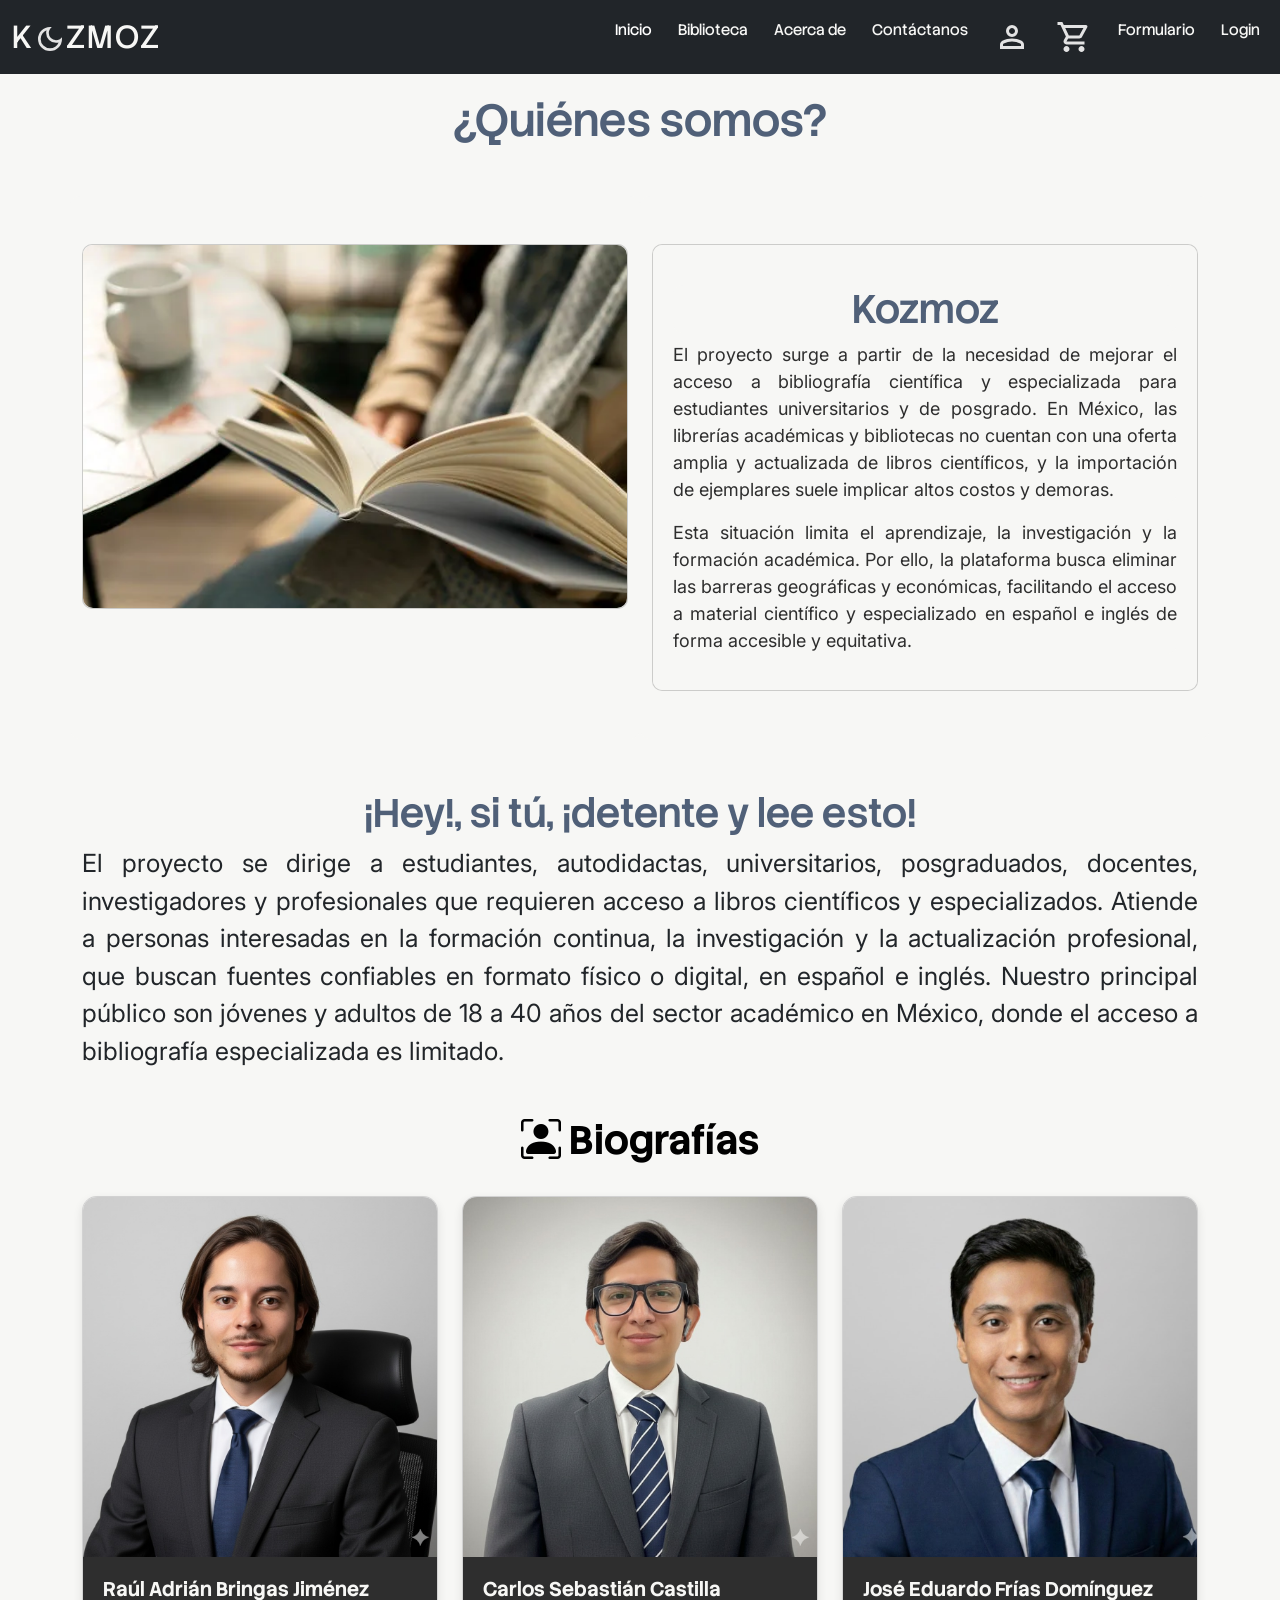
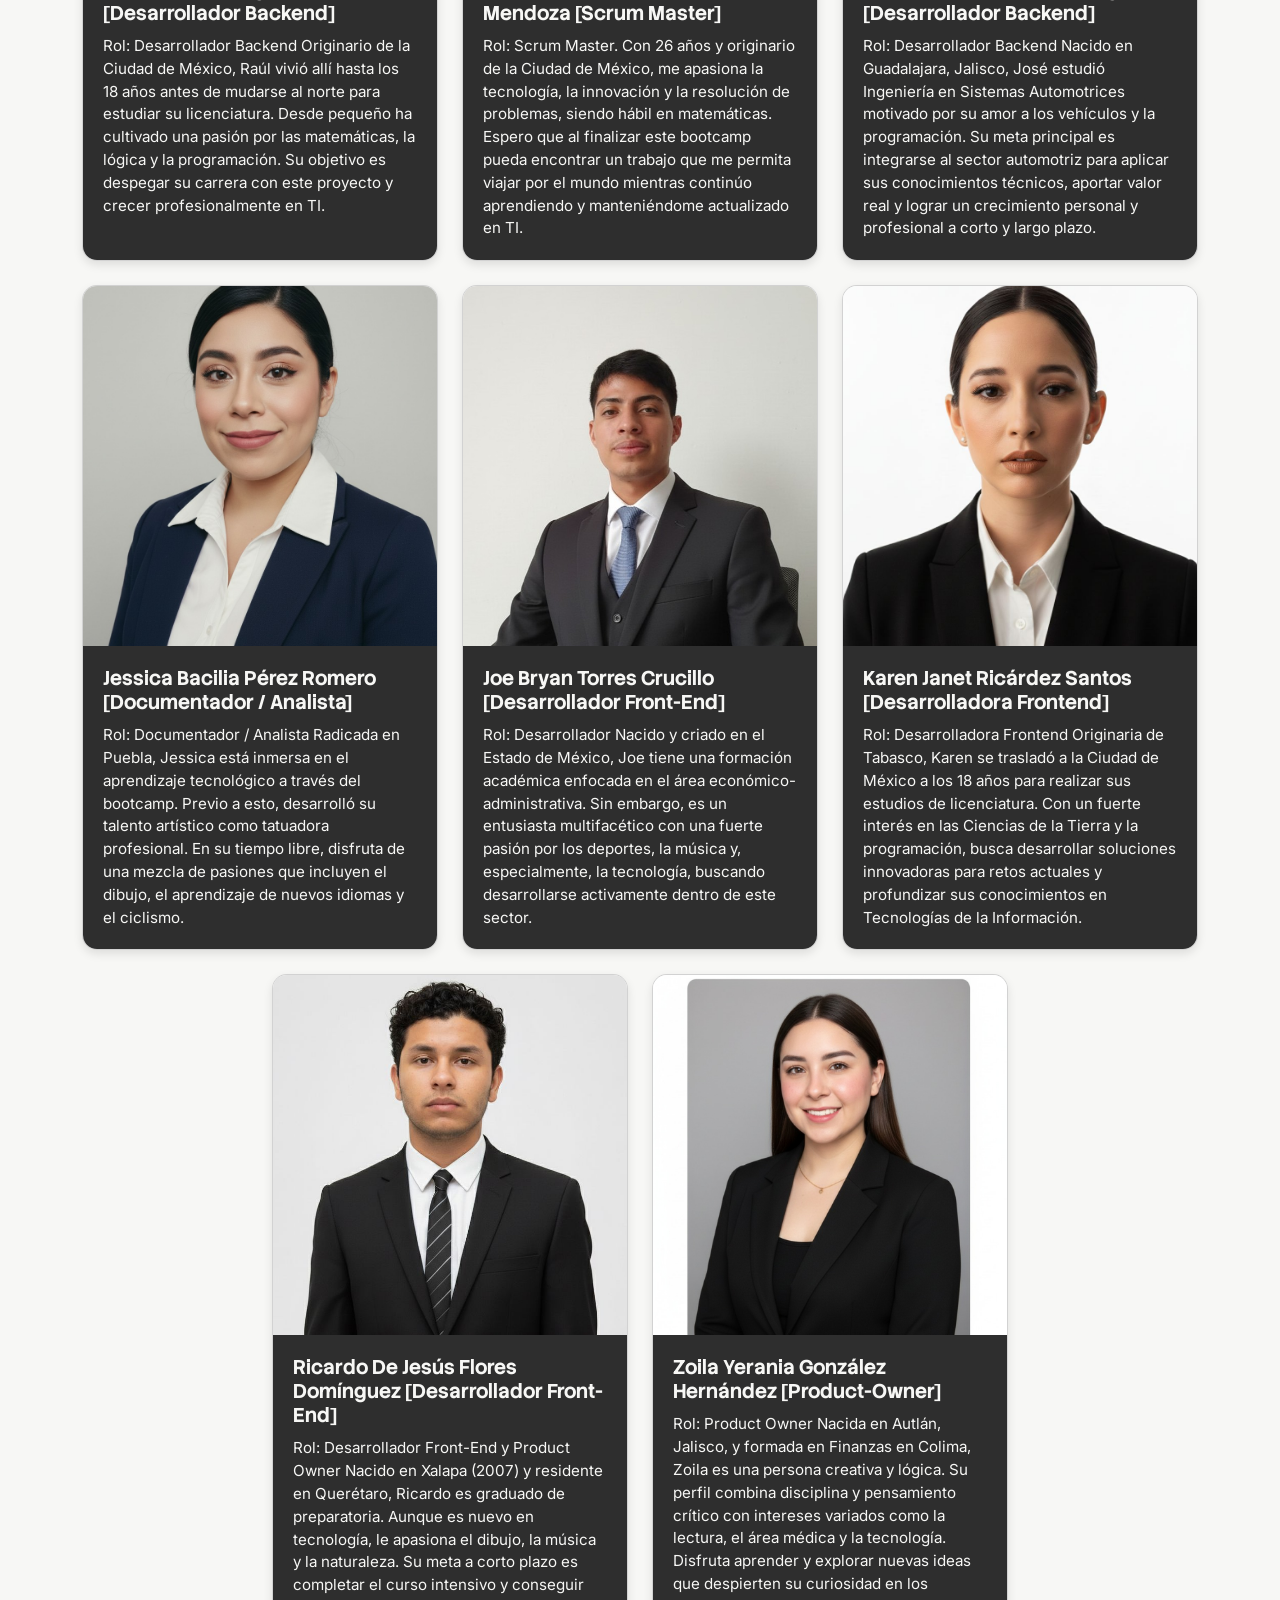
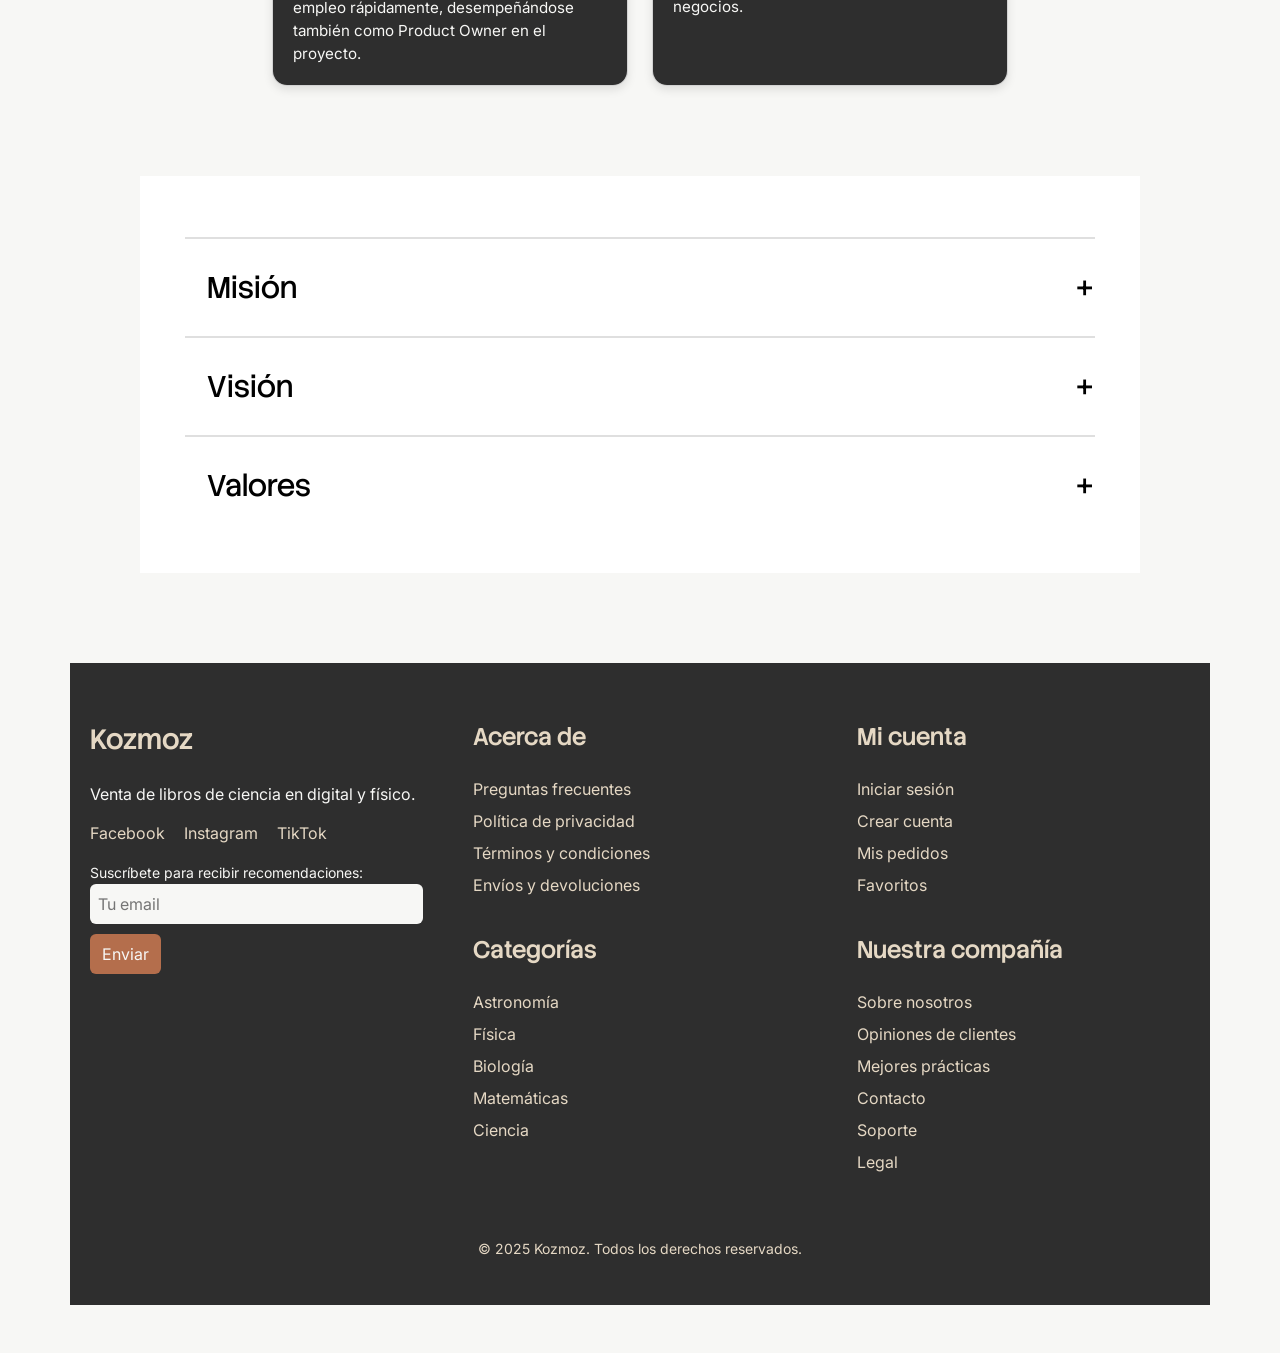
==== commit 282adc93: "Se corrige texto de biografia de Carlos" ====
--- a/acercaDe.html
+++ b/acercaDe.html
@@ -171,7 +171,7 @@
                                     alt="Carlos Castilla">
                                 <div class="card-body">
                                     <h5 class="card-title">Carlos Sebastián Castilla Mendoza [Scrum Master]</h5>
-                                    <p class="card-text">Con 26 años y originario de la Ciudad de México, me
+                                    <p class="card-text">Rol: Scrum Master. Con 26 años y originario de la Ciudad de México, me
                                         apasiona la tecnología, la innovación y la resolución de problemas,
                                         siendo hábil en matemáticas. Espero que al finalizar este bootcamp pueda
                                         encontrar un trabajo que me permita viajar por el mundo mientras
@@ -203,7 +203,7 @@
                                     alt="Eddy">
                                 <div class="card-body">
                                     <h5 class="card-title">Jessica Bacilia Pérez Romero
-                                        (Documentador / Analista)</h5>
+                                        [Documentador / Analista]</h5>
                                     <p class="card-text">Rol: Documentador / Analista Radicada en Puebla, Jessica está
                                         inmersa en el aprendizaje tecnológico a través del bootcamp. Previo a esto,
                                         desarrolló su talento artístico como tatuadora profesional. En su tiempo libre,
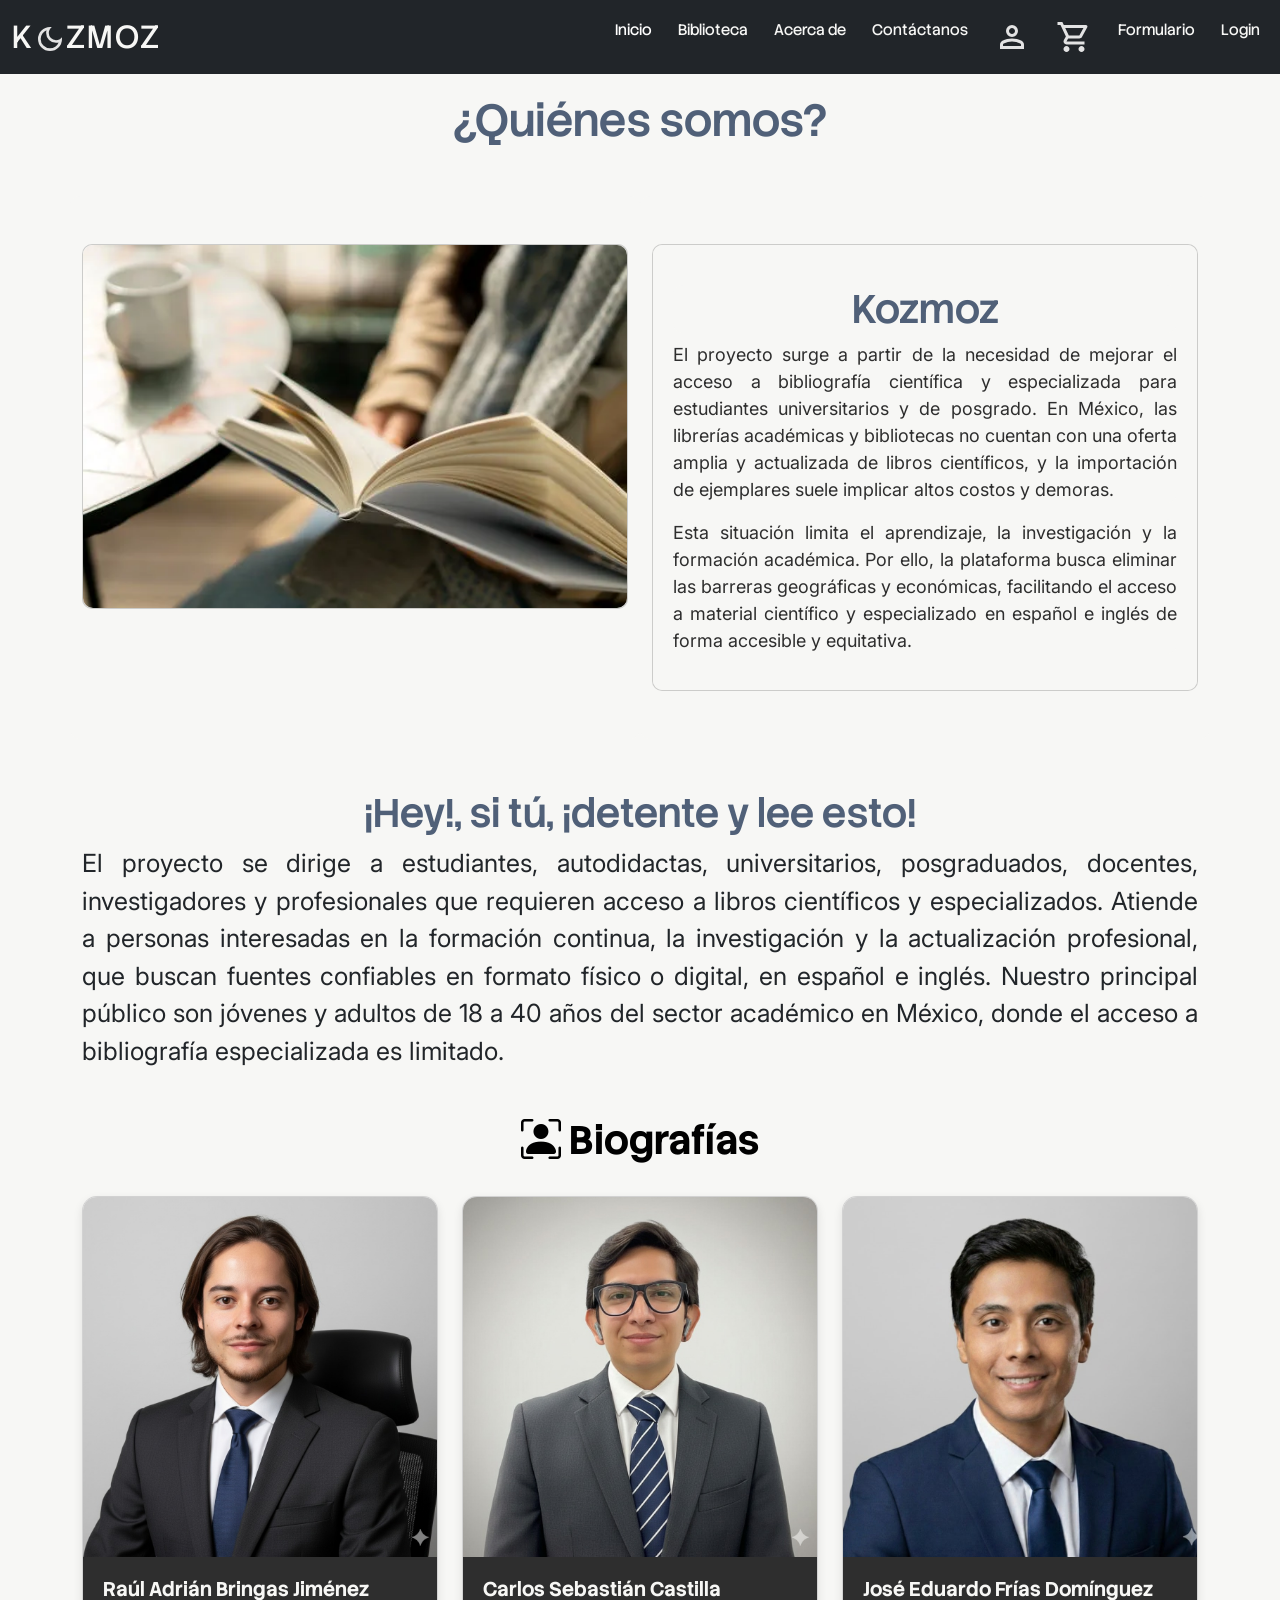
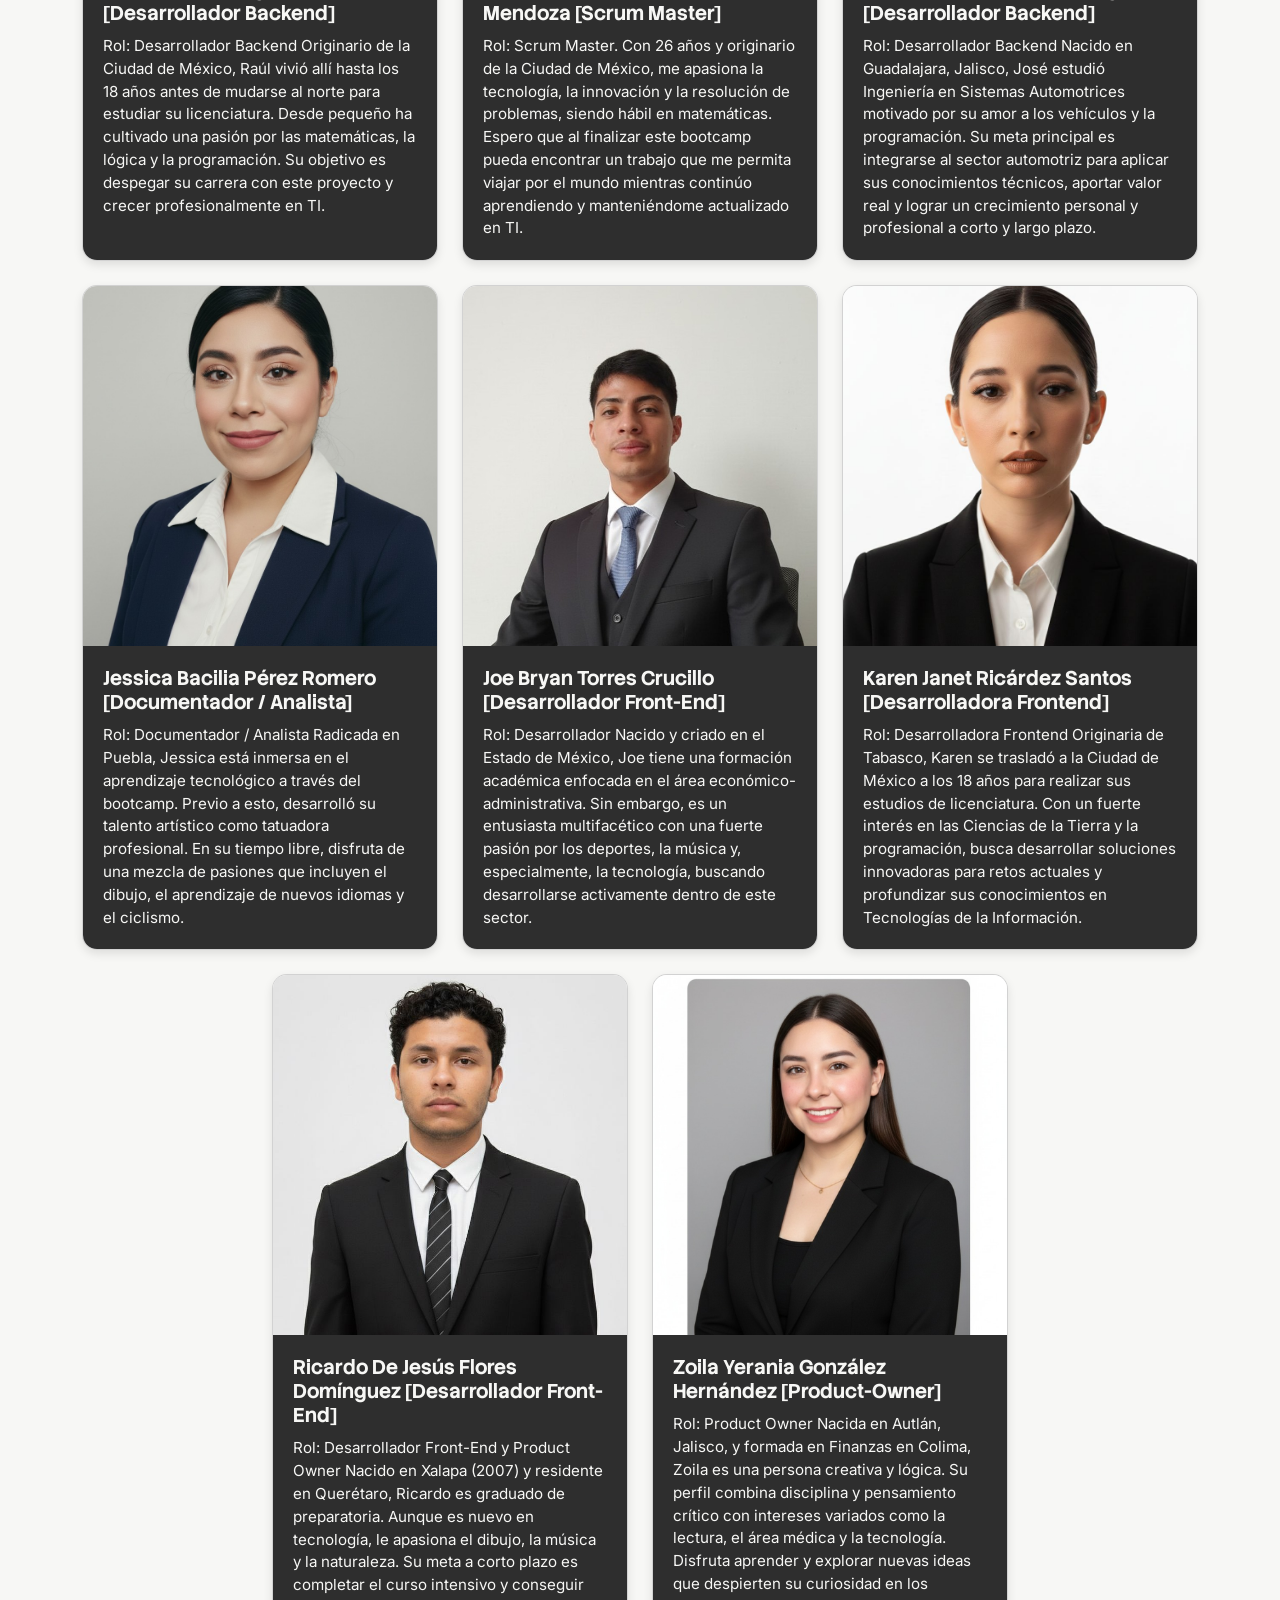
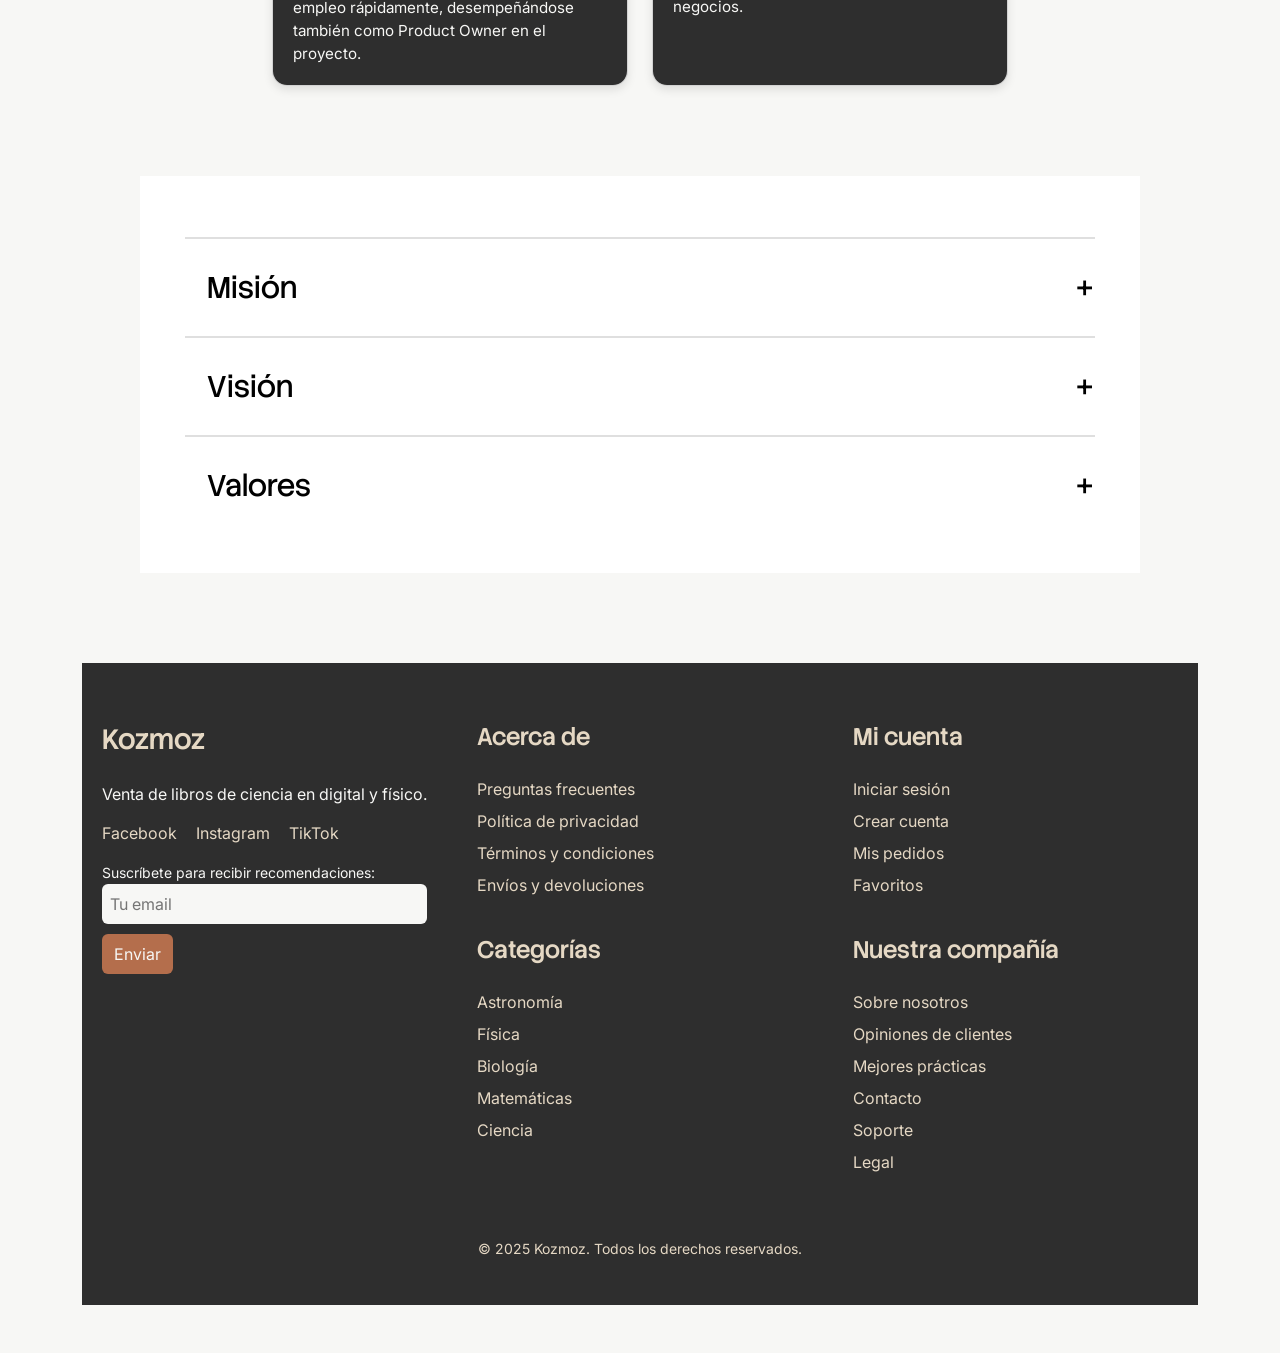
==== commit af7c21e0: "Se cargan navbar y footer desde js como elementos del DOM" ====
--- a/acercaDe.html
+++ b/acercaDe.html
@@ -23,80 +23,15 @@
     <!-- Inter -->
     <link rel="preconnect" href="https://fonts.googleapis.com">
     <link rel="preconnect" href="https://fonts.gstatic.com" crossorigin>
-    <link href="https://fonts.googleapis.com/css2?family=Inter:ital,opsz,wght@0,14..32,100..900;1,14..32,100..900&family=Stack+Sans+Headline:wght@200..700&display=swap"
+    <link
+        href="https://fonts.googleapis.com/css2?family=Inter:ital,opsz,wght@0,14..32,100..900;1,14..32,100..900&family=Stack+Sans+Headline:wght@200..700&display=swap"
         rel="stylesheet">
 
 </head>
 
-<body>
+<body onload="load_navbar(); load_footer();">
     <!-- NavBar -->
-    <nav class="navbar navbar-expand-lg navbar-dark bg-dark">
-        <div class="container-fluid">
-
-            <!-- Logo -->
-            <a class="navbar-brand logo-text" href="#">
-                K<span class="icon"><svg xmlns="http://www.w3.org/2000/svg" height="32px" viewBox="0 -960 960 960"
-                        width="32px" fill="#e3e3e3">
-                        <path
-                            d="M480-120q-150 0-255-105T120-480q0-150 105-255t255-105q14 0 27.5 1t26.5 3q-41 29-65.5 75.5T444-660q0 90 63 153t153 63q55 0 101-24.5t75-65.5q2 13 3 26.5t1 27.5q0 150-105 255T480-120Zm0-80q88 0 158-48.5T740-375q-20 5-40 8t-40 3q-123 0-209.5-86.5T364-660q0-20 3-40t8-40q-78 32-126.5 102T200-480q0 116 82 198t198 82Zm-10-270Z" />
-                    </svg></span>ZMOZ
-            </a>
-
-            <!-- Botón Responsive -->
-            <button class="navbar-toggler" type="button" data-bs-toggle="collapse" data-bs-target="#navbarNav"
-                aria-controls="navbarNav" aria-expanded="false" aria-label="Toggle navigation">
-                <span class="navbar-toggler-icon"></span>
-            </button>
-
-            <!-- Enlaces -->
-            <div class="collapse navbar-collapse" id="navbarNav">
-                <ul class="navbar-nav ms-auto">
-
-                    <li class="nav-item">
-                        <a class="nav-link active" href="./index.html">Inicio</a>
-                    </li>
-
-                    <li class="nav-item">
-                        <a class="nav-link" href="./Items.html">Biblioteca</a>
-                    </li>
-
-                    <li class="nav-item">
-                        <a class="nav-link" href="./acercaDe.html">Acerca de</a>
-                    </li>
-
-                    <li class="nav-item">
-                        <a class="nav-link" href="./contacto.html">Contáctanos</a>
-                    </li>
-
-                    <!-- Perfil -->
-                    <li class="nav-item">
-                        <a class="nav-link" href="./perfil.html"><svg xmlns="http://www.w3.org/2000/svg" height="36px"
-                                viewBox="0 -960 960 960" width="36px" fill="#e3e3e3">
-                                <path
-                                    d="M480-480q-66 0-113-47t-47-113q0-66 47-113t113-47q66 0 113 47t47 113q0 66-47 113t-113 47ZM160-160v-112q0-34 17.5-62.5T224-378q62-31 126-46.5T480-440q66 0 130 15.5T736-378q29 15 46.5 43.5T800-272v112H160Zm80-80h480v-32q0-11-5.5-20T700-306q-54-27-109-40.5T480-360q-56 0-111 13.5T260-306q-9 5-14.5 14t-5.5 20v32Zm240-320q33 0 56.5-23.5T560-640q0-33-23.5-56.5T480-720q-33 0-56.5 23.5T400-640q0 33 23.5 56.5T480-560Zm0-80Zm0 400Z" />
-                            </svg></a>
-                    </li>
-                    <!--Carrito -->
-                    <li class="nav-item">
-                        <a class="nav-link" href="./carrito.html"><svg xmlns="http://www.w3.org/2000/svg" height="36px"
-                                viewBox="0 -960 960 960" width="36px" fill="#e3e3e3">
-                                <path
-                                    d="M280-80q-33 0-56.5-23.5T200-160q0-33 23.5-56.5T280-240q33 0 56.5 23.5T360-160q0 33-23.5 56.5T280-80Zm400 0q-33 0-56.5-23.5T600-160q0-33 23.5-56.5T680-240q33 0 56.5 23.5T760-160q0 33-23.5 56.5T680-80ZM246-720l96 200h280l110-200H246Zm-38-80h590q23 0 35 20.5t1 41.5L692-482q-11 20-29.5 31T622-440H324l-44 80h480v80H280q-45 0-68-39.5t-2-78.5l54-98-144-304H40v-80h130l38 80Zm134 280h280-280Z" />
-                            </svg></a>
-                    </li>
-
-                    <li class="nav-item">
-                        <a class="nav-link" href="./formulario.html">Formulario</a>
-                    </li>
-
-                    <li class="nav-item">
-                        <a class="nav-link" href="#">Login</a>
-                    </li>
-
-                </ul>
-            </div>
-        </div>
-    </nav>
+    <div id="navbar"></div>
 
     <!-- ¿Quiénes somos? -->
 
@@ -120,7 +55,7 @@
                             En México, las librerías académicas y bibliotecas no cuentan con una oferta amplia y
                             actualizada de libros científicos, y la importación de ejemplares suele implicar altos
                             costos y demoras. </p>
-                        <p class="descripcion" > Esta situación limita el aprendizaje, la investigación y la formación
+                        <p class="descripcion"> Esta situación limita el aprendizaje, la investigación y la formación
                             académica. Por ello, la plataforma busca eliminar las barreras geográficas y económicas,
                             facilitando el acceso a material científico y especializado en español e inglés de forma
                             accesible y equitativa. </p>
@@ -146,7 +81,8 @@
 
             <main class="container mt-4">
                 <section>
-                    <div class="row row-cols-1 row-cols-md-3 g-4 justify-content-center"> <!-- row row-cols-1 row-cols-md-3 g-4 -->
+                    <div class="row row-cols-1 row-cols-md-3 g-4 justify-content-center">
+                        <!-- row row-cols-1 row-cols-md-3 g-4 -->
                         <!-- TARJETA -->
                         <div class="col">
                             <div class="card h-100 tarjeta">
@@ -171,7 +107,8 @@
                                     alt="Carlos Castilla">
                                 <div class="card-body">
                                     <h5 class="card-title">Carlos Sebastián Castilla Mendoza [Scrum Master]</h5>
-                                    <p class="card-text">Rol: Scrum Master. Con 26 años y originario de la Ciudad de México, me
+                                    <p class="card-text">Rol: Scrum Master. Con 26 años y originario de la Ciudad de
+                                        México, me
                                         apasiona la tecnología, la innovación y la resolución de problemas,
                                         siendo hábil en matemáticas. Espero que al finalizar este bootcamp pueda
                                         encontrar un trabajo que me permita viajar por el mundo mientras
@@ -182,8 +119,7 @@
 
                         <div class="col">
                             <div class="card h-100 tarjeta">
-                                <img src="./assets/Eduardo.jpg" class="card-img-top"
-                                    alt="Eddy">
+                                <img src="./assets/Eduardo.jpg" class="card-img-top" alt="Eddy">
                                 <div class="card-body">
                                     <h5 class="card-title">José Eduardo Frías Domínguez
                                         [Desarrollador Backend]
@@ -320,77 +256,15 @@
                 </div>
             </div>
 
-     <!--Footer-->
-  <footer class="footer">
-  <div class="footer-container">
-
-    <div class="footer-column">
-      <h3>Kozmoz</h3>
-      <p>Venta de libros de ciencia en digital y físico.</p>
-
-      <div class="footer-social">
-        <a href="#">Facebook</a>
-        <a href="#">Instagram</a>
-        <a href="#">TikTok</a>
-      </div>
-
-      <form class="footer-newsletter">
-        <label>Suscríbete para recibir recomendaciones:</label>
-        <input type="email" placeholder="Tu email">
-        <button type="submit">Enviar</button>
-      </form>
-    </div>
-
-    <div class="footer-column">
-      <h4>Acerca de</h4>
-      <ul>
-        <li><a href="#">Preguntas frecuentes</a></li>
-        <li><a href="#">Política de privacidad</a></li>
-        <li><a href="#">Términos y condiciones</a></li>
-        <li><a href="#">Envíos y devoluciones</a></li>
-      </ul>
-
-      <h4>Categorías</h4>
-      <ul>
-        <li><a href="#">Astronomía</a></li>
-        <li><a href="#">Física</a></li>
-        <li><a href="#">Biología</a></li>
-        <li><a href="#">Matemáticas</a></li>
-        <li><a href="#">Ciencia</a></li>
-      </ul>
-    </div>
-
-    <div class="footer-column">
-      <h4>Mi cuenta</h4>
-      <ul>
-        <li><a href="#">Iniciar sesión</a></li>
-        <li><a href="#">Crear cuenta</a></li>
-        <li><a href="#">Mis pedidos</a></li>
-        <li><a href="#">Favoritos</a></li>
-      </ul>
-
-      <h4>Nuestra compañía</h4>
-      <ul>
-        <li><a href="#">Sobre nosotros</a></li>
-        <li><a href="#">Opiniones de clientes</a></li>
-        <li><a href="#">Mejores prácticas</a></li>
-        <li><a href="#">Contacto</a></li>
-        <li><a href="#">Soporte</a></li>
-        <li><a href="#">Legal</a></li>
-      </ul>
-    </div>
-
-  </div>
-
-  <div class="footer-bottom">
-    <p>© 2025 Kozmoz. Todos los derechos reservados.</p>
-  </div>
-</footer>
+            <!--Footer-->
+            <div id="footer"></div>
 
             <!-- Bootstrap JS -->
             <script src="https://cdn.jsdelivr.net/npm/bootstrap@5.3.3/dist/js/bootstrap.bundle.min.js"></script>
-            <!-- Script JS / main.js -->
-            <script src="js/main.js" type="text/javascript"></script>
+            <!-- Script JS -->
+            <script src="js/layout.js"></script>
+            <script src="js/main.js"></script>
+
 </body>
 
 </html>
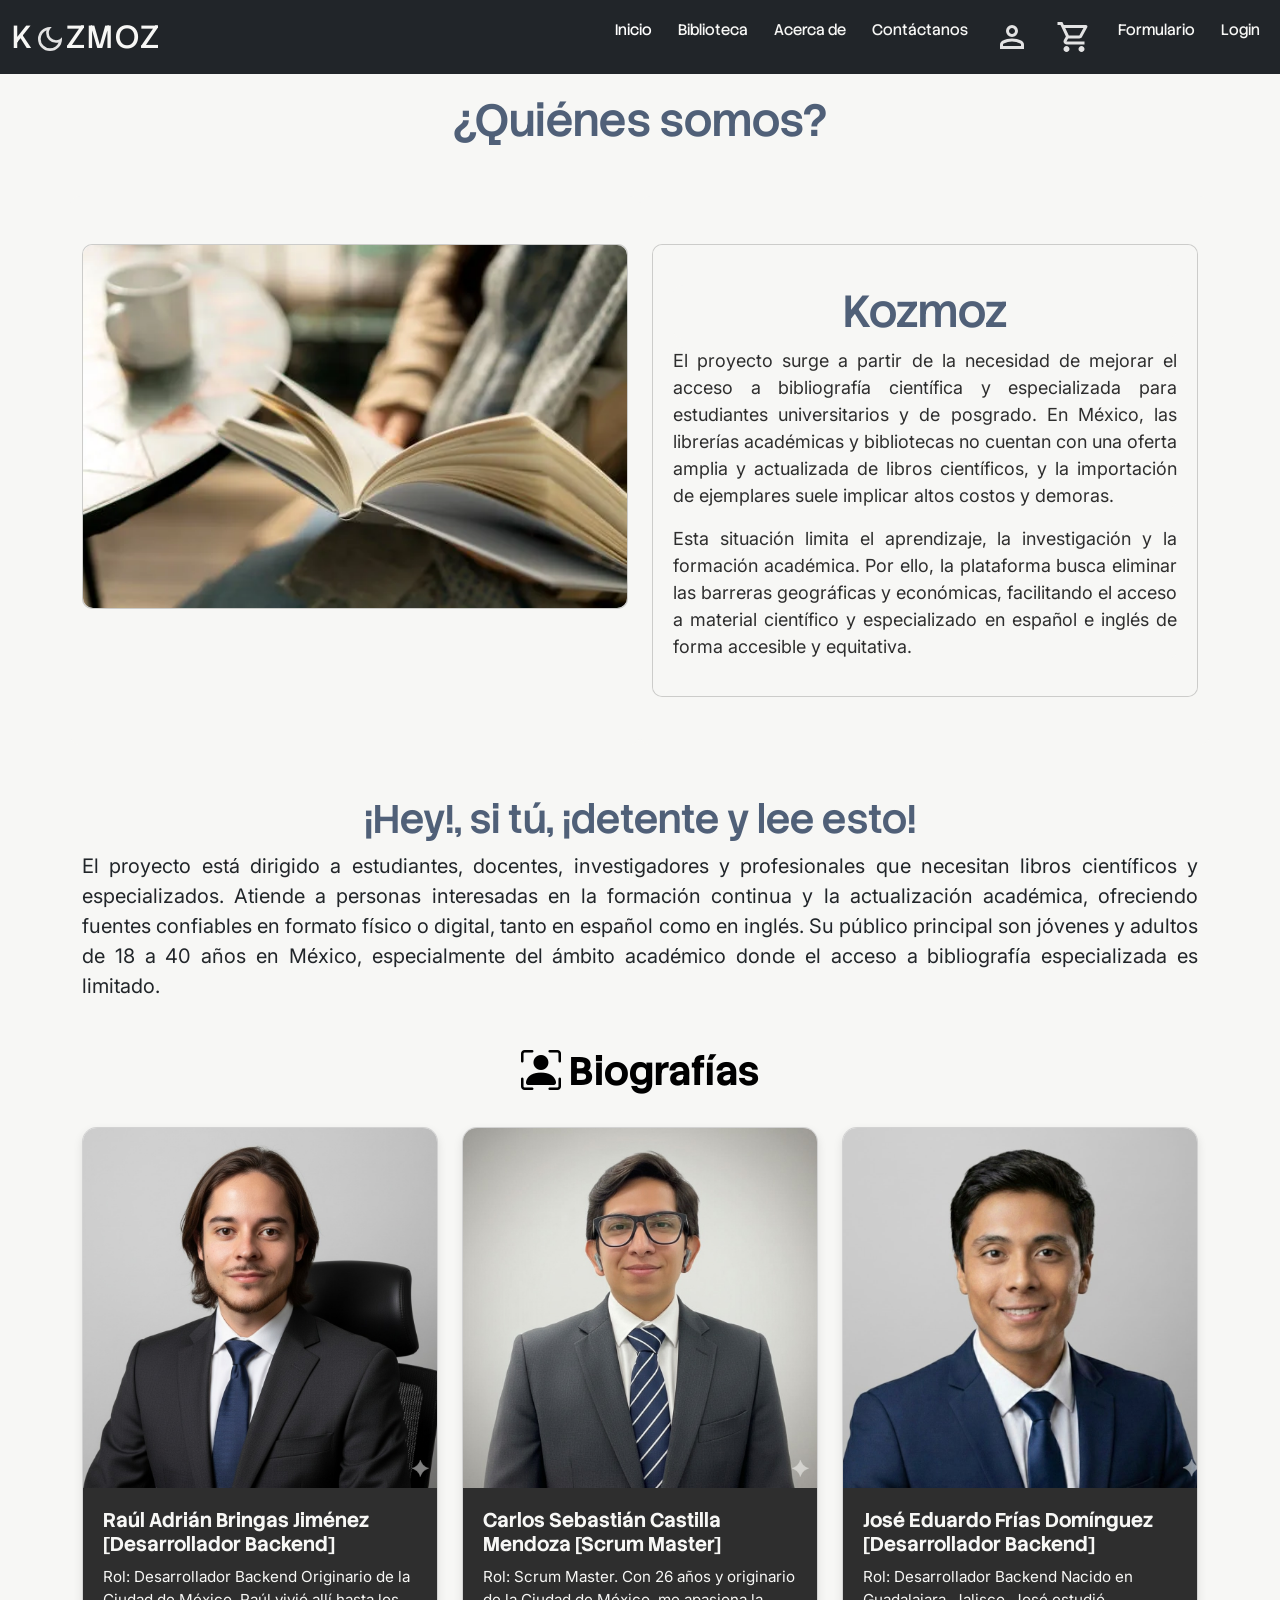
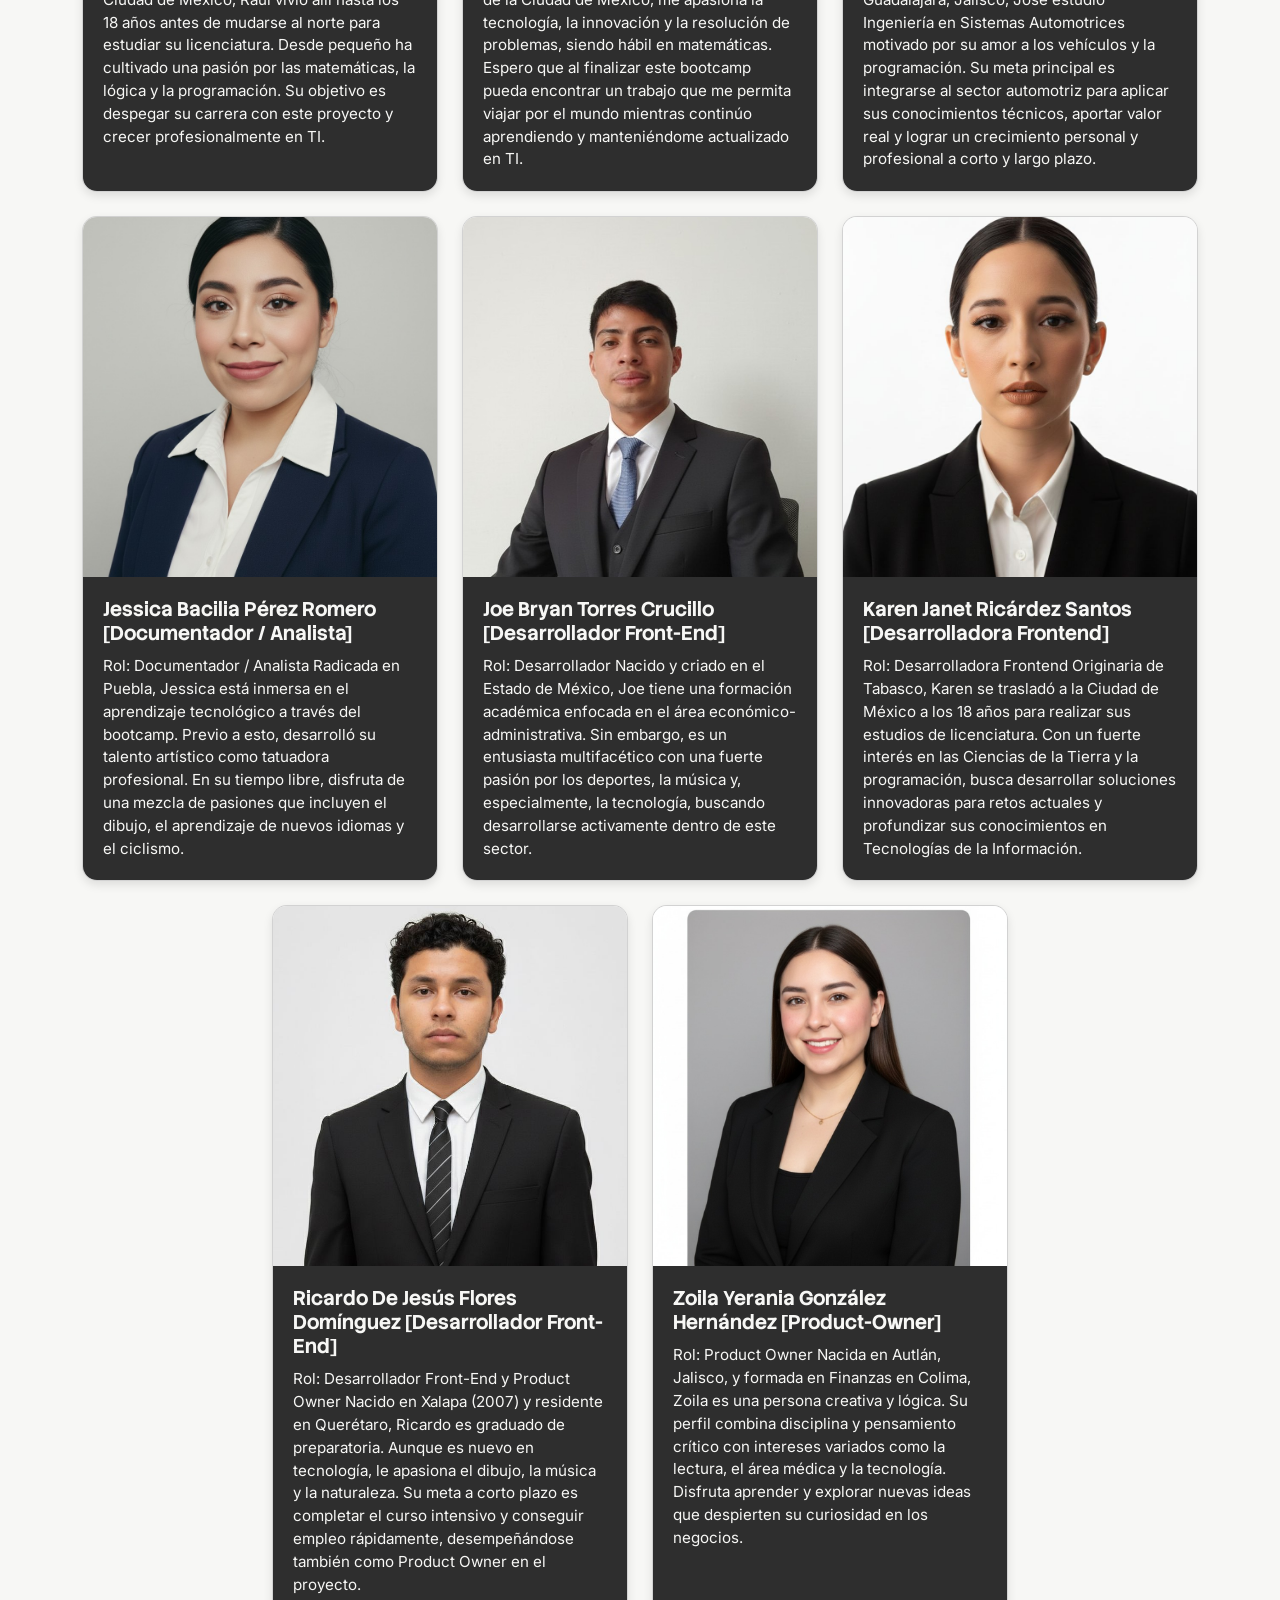
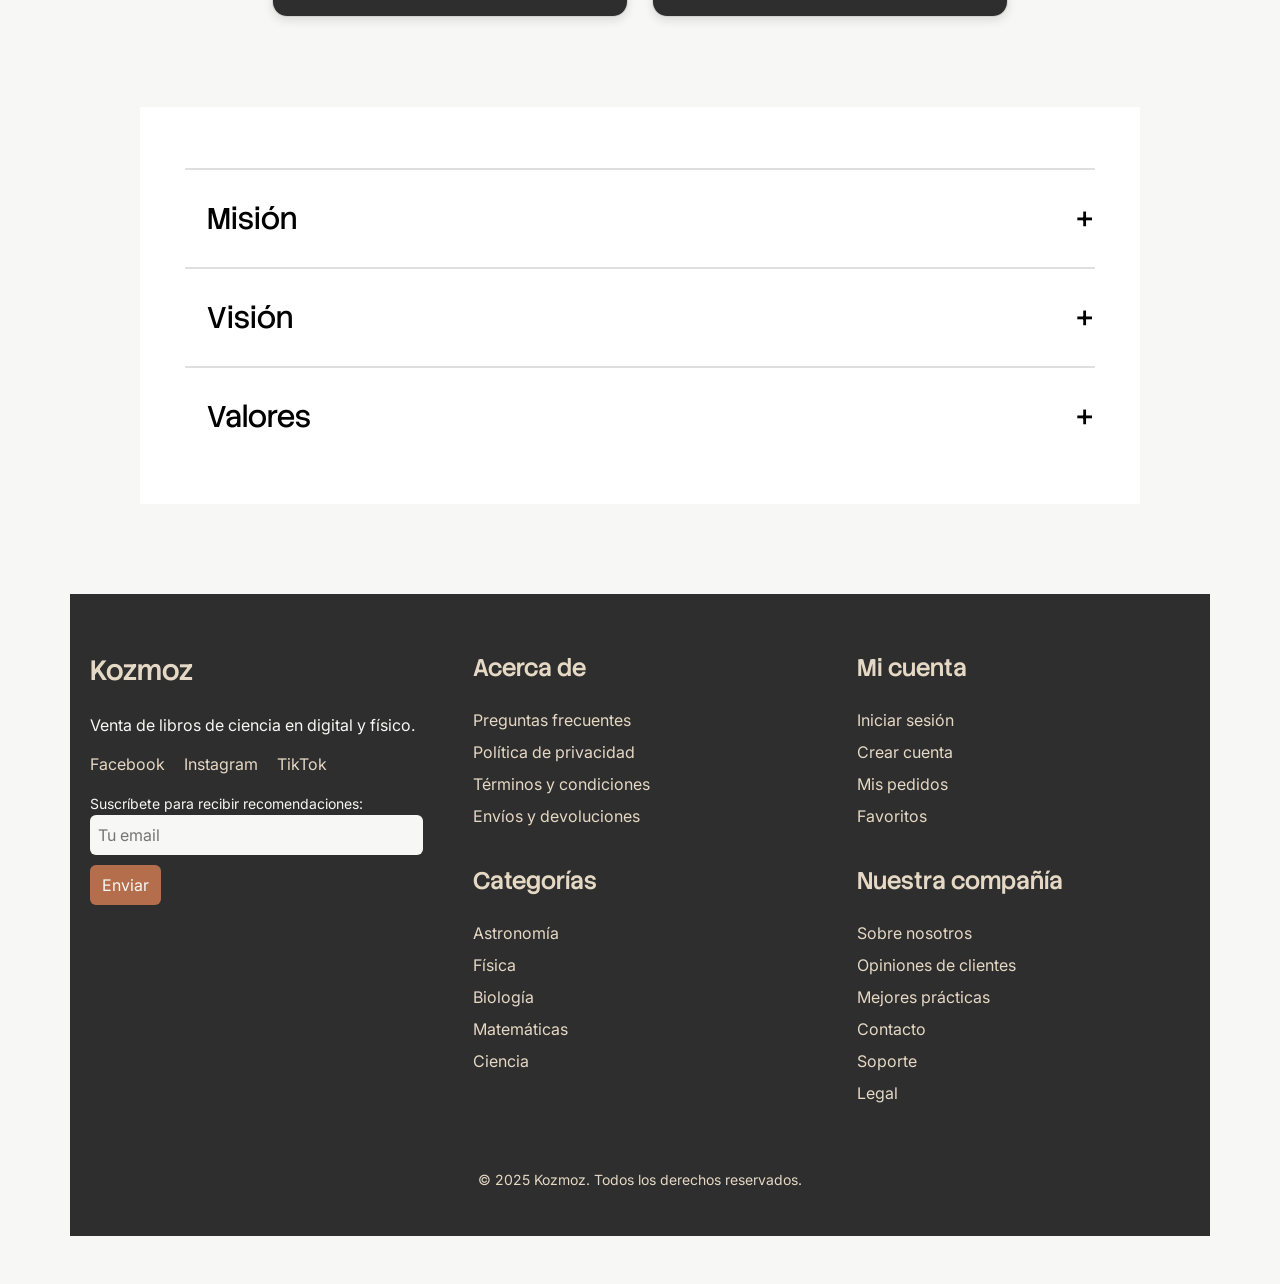
==== commit 0c3bfbc5: "Se modifica el parrafo de acerca de" ====
--- a/acercaDe.html
+++ b/acercaDe.html
@@ -23,15 +23,80 @@
     <!-- Inter -->
     <link rel="preconnect" href="https://fonts.googleapis.com">
     <link rel="preconnect" href="https://fonts.gstatic.com" crossorigin>
-    <link
-        href="https://fonts.googleapis.com/css2?family=Inter:ital,opsz,wght@0,14..32,100..900;1,14..32,100..900&family=Stack+Sans+Headline:wght@200..700&display=swap"
+    <link href="https://fonts.googleapis.com/css2?family=Inter:ital,opsz,wght@0,14..32,100..900;1,14..32,100..900&family=Stack+Sans+Headline:wght@200..700&display=swap"
         rel="stylesheet">
 
 </head>
 
-<body onload="load_navbar(); load_footer();">
+<body>
     <!-- NavBar -->
-    <div id="navbar"></div>
+    <nav class="navbar navbar-expand-lg navbar-dark bg-dark">
+        <div class="container-fluid">
+
+            <!-- Logo -->
+            <a class="navbar-brand logo-text" href="#">
+                K<span class="icon"><svg xmlns="http://www.w3.org/2000/svg" height="32px" viewBox="0 -960 960 960"
+                        width="32px" fill="#e3e3e3">
+                        <path
+                            d="M480-120q-150 0-255-105T120-480q0-150 105-255t255-105q14 0 27.5 1t26.5 3q-41 29-65.5 75.5T444-660q0 90 63 153t153 63q55 0 101-24.5t75-65.5q2 13 3 26.5t1 27.5q0 150-105 255T480-120Zm0-80q88 0 158-48.5T740-375q-20 5-40 8t-40 3q-123 0-209.5-86.5T364-660q0-20 3-40t8-40q-78 32-126.5 102T200-480q0 116 82 198t198 82Zm-10-270Z" />
+                    </svg></span>ZMOZ
+            </a>
+
+            <!-- Botón Responsive -->
+            <button class="navbar-toggler" type="button" data-bs-toggle="collapse" data-bs-target="#navbarNav"
+                aria-controls="navbarNav" aria-expanded="false" aria-label="Toggle navigation">
+                <span class="navbar-toggler-icon"></span>
+            </button>
+
+            <!-- Enlaces -->
+            <div class="collapse navbar-collapse" id="navbarNav">
+                <ul class="navbar-nav ms-auto">
+
+                    <li class="nav-item">
+                        <a class="nav-link active" href="./index.html">Inicio</a>
+                    </li>
+
+                    <li class="nav-item">
+                        <a class="nav-link" href="./Items.html">Biblioteca</a>
+                    </li>
+
+                    <li class="nav-item">
+                        <a class="nav-link" href="./acercaDe.html">Acerca de</a>
+                    </li>
+
+                    <li class="nav-item">
+                        <a class="nav-link" href="./contacto.html">Contáctanos</a>
+                    </li>
+
+                    <!-- Perfil -->
+                    <li class="nav-item">
+                        <a class="nav-link" href="./perfil.html"><svg xmlns="http://www.w3.org/2000/svg" height="36px"
+                                viewBox="0 -960 960 960" width="36px" fill="#e3e3e3">
+                                <path
+                                    d="M480-480q-66 0-113-47t-47-113q0-66 47-113t113-47q66 0 113 47t47 113q0 66-47 113t-113 47ZM160-160v-112q0-34 17.5-62.5T224-378q62-31 126-46.5T480-440q66 0 130 15.5T736-378q29 15 46.5 43.5T800-272v112H160Zm80-80h480v-32q0-11-5.5-20T700-306q-54-27-109-40.5T480-360q-56 0-111 13.5T260-306q-9 5-14.5 14t-5.5 20v32Zm240-320q33 0 56.5-23.5T560-640q0-33-23.5-56.5T480-720q-33 0-56.5 23.5T400-640q0 33 23.5 56.5T480-560Zm0-80Zm0 400Z" />
+                            </svg></a>
+                    </li>
+                    <!--Carrito -->
+                    <li class="nav-item">
+                        <a class="nav-link" href="./carrito.html"><svg xmlns="http://www.w3.org/2000/svg" height="36px"
+                                viewBox="0 -960 960 960" width="36px" fill="#e3e3e3">
+                                <path
+                                    d="M280-80q-33 0-56.5-23.5T200-160q0-33 23.5-56.5T280-240q33 0 56.5 23.5T360-160q0 33-23.5 56.5T280-80Zm400 0q-33 0-56.5-23.5T600-160q0-33 23.5-56.5T680-240q33 0 56.5 23.5T760-160q0 33-23.5 56.5T680-80ZM246-720l96 200h280l110-200H246Zm-38-80h590q23 0 35 20.5t1 41.5L692-482q-11 20-29.5 31T622-440H324l-44 80h480v80H280q-45 0-68-39.5t-2-78.5l54-98-144-304H40v-80h130l38 80Zm134 280h280-280Z" />
+                            </svg></a>
+                    </li>
+
+                    <li class="nav-item">
+                        <a class="nav-link" href="./formulario.html">Formulario</a>
+                    </li>
+
+                    <li class="nav-item">
+                        <a class="nav-link" href="#">Login</a>
+                    </li>
+
+                </ul>
+            </div>
+        </div>
+    </nav>
 
     <!-- ¿Quiénes somos? -->
 
@@ -55,7 +120,7 @@
                             En México, las librerías académicas y bibliotecas no cuentan con una oferta amplia y
                             actualizada de libros científicos, y la importación de ejemplares suele implicar altos
                             costos y demoras. </p>
-                        <p class="descripcion"> Esta situación limita el aprendizaje, la investigación y la formación
+                        <p class="descripcion" > Esta situación limita el aprendizaje, la investigación y la formación
                             académica. Por ello, la plataforma busca eliminar las barreras geográficas y económicas,
                             facilitando el acceso a material científico y especializado en español e inglés de forma
                             accesible y equitativa. </p>
@@ -65,15 +130,12 @@
             <!--Breve llamada a la acción-->
             <h2 class="banner">¡Hey!, si tú, ¡detente y lee esto!</h2>
 
-            <p class="card-textobanner">El proyecto se dirige a estudiantes, autodidactas, universitarios,
-                posgraduados, docentes, investigadores
-                y profesionales que requieren acceso a libros científicos y especializados. Atiende a personas
-                interesadas en la formación continua,
-                la investigación y la actualización profesional, que buscan fuentes confiables en formato físico o
-                digital, en español e inglés.
-                Nuestro principal público son jóvenes y adultos de 18 a 40 años del sector académico en México,
+            <p class="card-textobanner">El proyecto está dirigido a estudiantes, docentes, investigadores y profesionales que
+                necesitan libros científicos y especializados. Atiende a personas interesadas en la formación continua y la 
+                actualización académica, ofreciendo fuentes confiables en formato físico o digital, tanto en español como en
+                inglés. Su público principal son jóvenes y adultos de 18 a 40 años en México, especialmente del ámbito académico 
                 donde el acceso a bibliografía especializada es limitado.</p>
-
+                
             <!--biografias-->
 
             <h1 class="titulo"><i class="bi bi-person-bounding-box"></i> Biografías
@@ -81,8 +143,7 @@
 
             <main class="container mt-4">
                 <section>
-                    <div class="row row-cols-1 row-cols-md-3 g-4 justify-content-center">
-                        <!-- row row-cols-1 row-cols-md-3 g-4 -->
+                    <div class="row row-cols-1 row-cols-md-3 g-4 justify-content-center"> <!-- row row-cols-1 row-cols-md-3 g-4 -->
                         <!-- TARJETA -->
                         <div class="col">
                             <div class="card h-100 tarjeta">
@@ -107,8 +168,7 @@
                                     alt="Carlos Castilla">
                                 <div class="card-body">
                                     <h5 class="card-title">Carlos Sebastián Castilla Mendoza [Scrum Master]</h5>
-                                    <p class="card-text">Rol: Scrum Master. Con 26 años y originario de la Ciudad de
-                                        México, me
+                                    <p class="card-text">Rol: Scrum Master. Con 26 años y originario de la Ciudad de México, me
                                         apasiona la tecnología, la innovación y la resolución de problemas,
                                         siendo hábil en matemáticas. Espero que al finalizar este bootcamp pueda
                                         encontrar un trabajo que me permita viajar por el mundo mientras
@@ -119,7 +179,8 @@
 
                         <div class="col">
                             <div class="card h-100 tarjeta">
-                                <img src="./assets/Eduardo.jpg" class="card-img-top" alt="Eddy">
+                                <img src="./assets/Eduardo.jpg" class="card-img-top"
+                                    alt="Eddy">
                                 <div class="card-body">
                                     <h5 class="card-title">José Eduardo Frías Domínguez
                                         [Desarrollador Backend]
@@ -256,15 +317,77 @@
                 </div>
             </div>
 
-            <!--Footer-->
-            <div id="footer"></div>
+     <!--Footer-->
+  <footer class="footer">
+  <div class="footer-container">
+
+    <div class="footer-column">
+      <h3>Kozmoz</h3>
+      <p>Venta de libros de ciencia en digital y físico.</p>
+
+      <div class="footer-social">
+        <a href="#">Facebook</a>
+        <a href="#">Instagram</a>
+        <a href="#">TikTok</a>
+      </div>
+
+      <form class="footer-newsletter">
+        <label>Suscríbete para recibir recomendaciones:</label>
+        <input type="email" placeholder="Tu email">
+        <button type="submit">Enviar</button>
+      </form>
+    </div>
+
+    <div class="footer-column">
+      <h4>Acerca de</h4>
+      <ul>
+        <li><a href="#">Preguntas frecuentes</a></li>
+        <li><a href="#">Política de privacidad</a></li>
+        <li><a href="#">Términos y condiciones</a></li>
+        <li><a href="#">Envíos y devoluciones</a></li>
+      </ul>
+
+      <h4>Categorías</h4>
+      <ul>
+        <li><a href="#">Astronomía</a></li>
+        <li><a href="#">Física</a></li>
+        <li><a href="#">Biología</a></li>
+        <li><a href="#">Matemáticas</a></li>
+        <li><a href="#">Ciencia</a></li>
+      </ul>
+    </div>
+
+    <div class="footer-column">
+      <h4>Mi cuenta</h4>
+      <ul>
+        <li><a href="#">Iniciar sesión</a></li>
+        <li><a href="#">Crear cuenta</a></li>
+        <li><a href="#">Mis pedidos</a></li>
+        <li><a href="#">Favoritos</a></li>
+      </ul>
+
+      <h4>Nuestra compañía</h4>
+      <ul>
+        <li><a href="#">Sobre nosotros</a></li>
+        <li><a href="#">Opiniones de clientes</a></li>
+        <li><a href="#">Mejores prácticas</a></li>
+        <li><a href="#">Contacto</a></li>
+        <li><a href="#">Soporte</a></li>
+        <li><a href="#">Legal</a></li>
+      </ul>
+    </div>
+
+  </div>
+
+  <div class="footer-bottom">
+    <p>© 2025 Kozmoz. Todos los derechos reservados.</p>
+  </div>
+</footer>
 
             <!-- Bootstrap JS -->
             <script src="https://cdn.jsdelivr.net/npm/bootstrap@5.3.3/dist/js/bootstrap.bundle.min.js"></script>
-            <!-- Script JS -->
-            <script src="js/layout.js"></script>
-            <script src="js/main.js"></script>
-
+            <!-- Script JS / main.js -->
+            <script src="js/main.js" type="text/javascript"></script>
 </body>
 
 </html>
--- a/CSS/estilos.css
+++ b/CSS/estilos.css
@@ -83,7 +83,7 @@
 h1.descripcion {
   color: var(--h2Color);
   font-family: var(--h2Font);
-  font-size: 40px;
+  font-size: 45px;
   background-color: var(--bgColor);
 }
 
@@ -131,7 +131,7 @@
 .card-textobanner {
   background-color: var(--bgColor);
   font-family: var(--pFont);
-  font-size: 25px;
+  font-size: 20px;
   text-align: justify;
 }
 
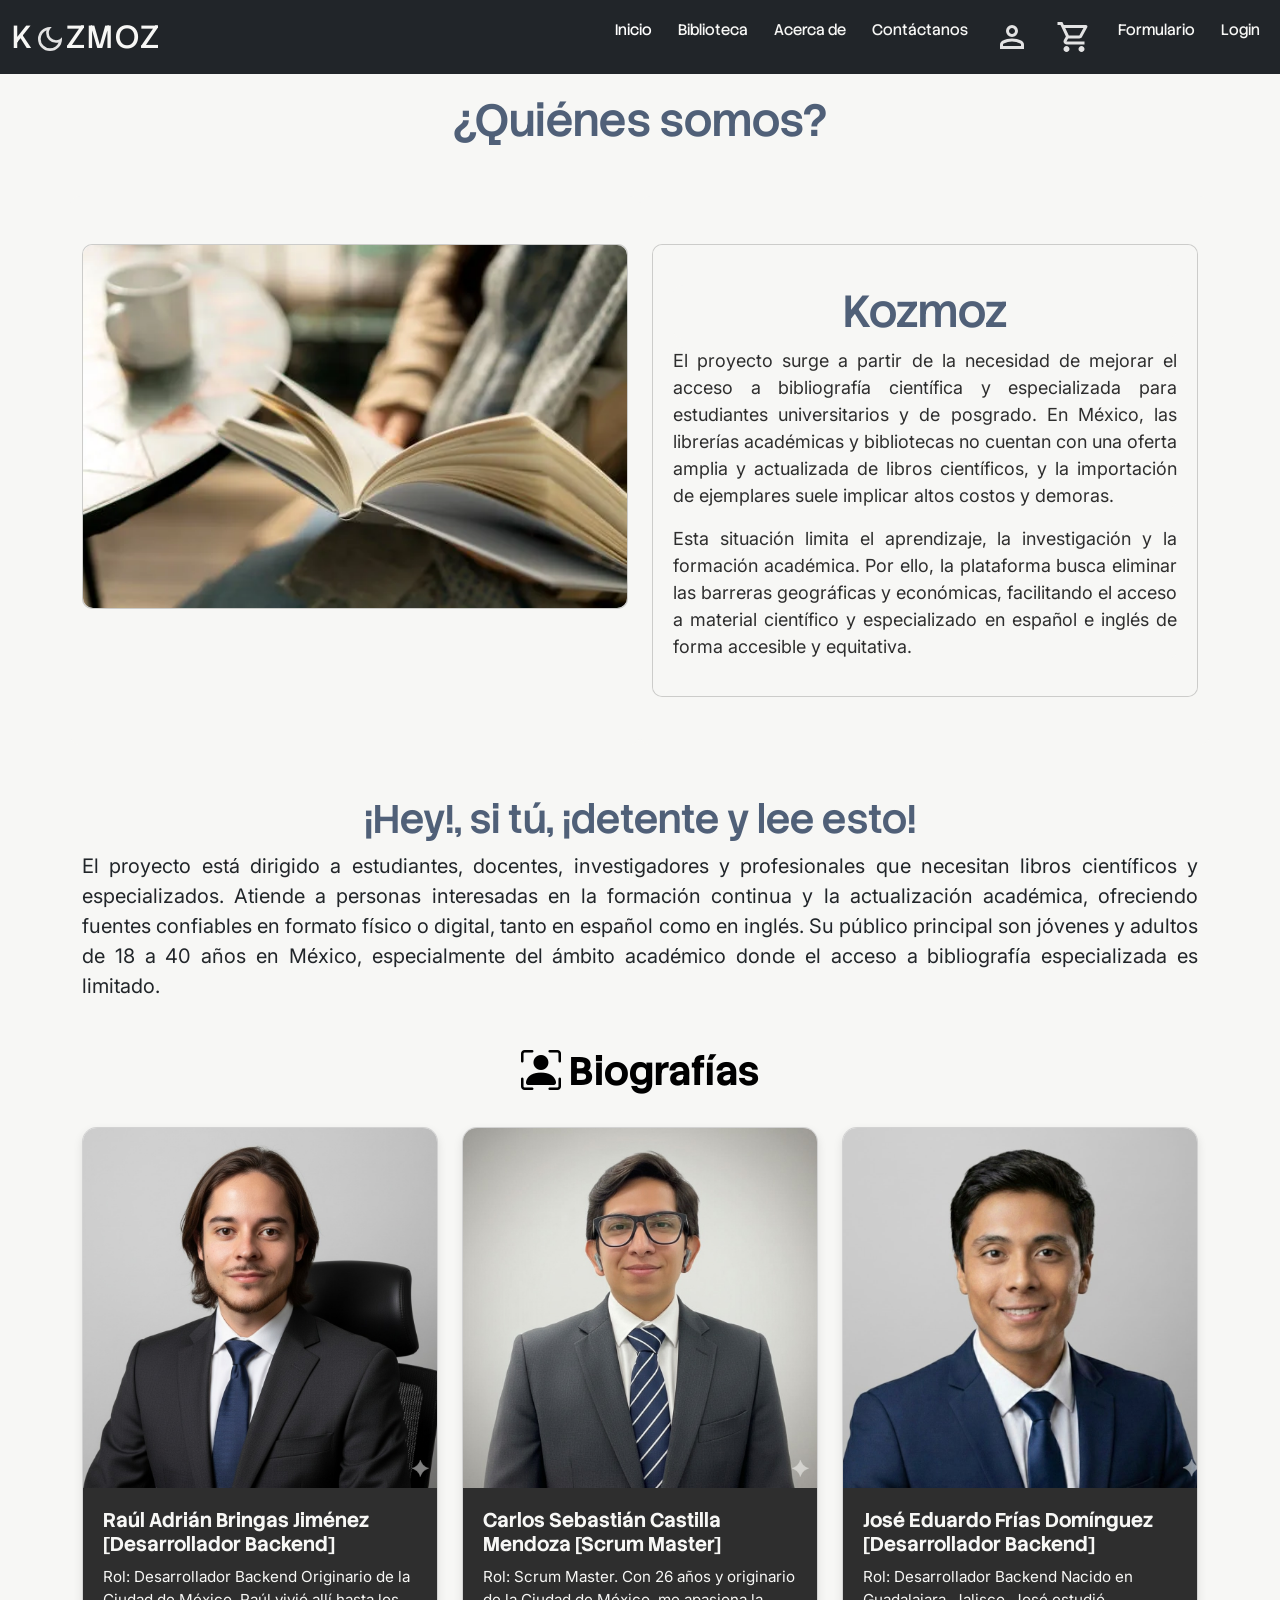
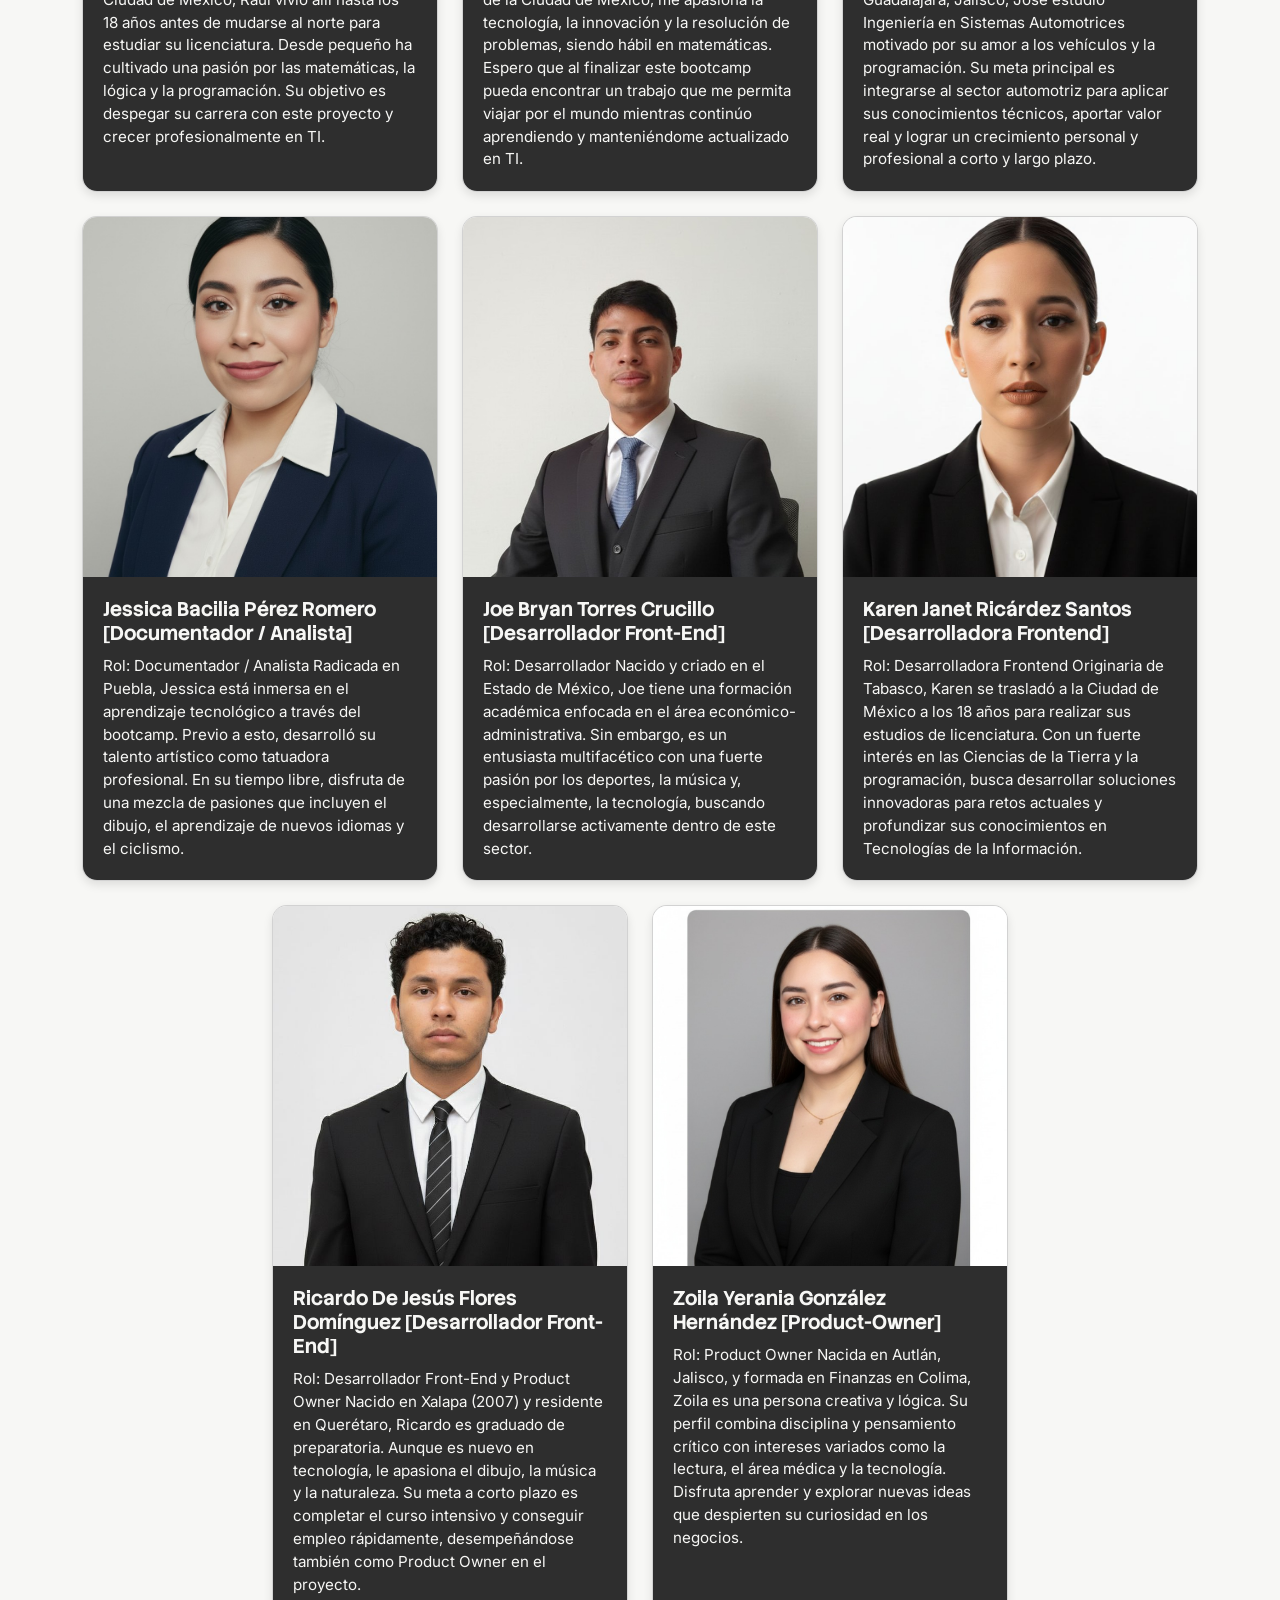
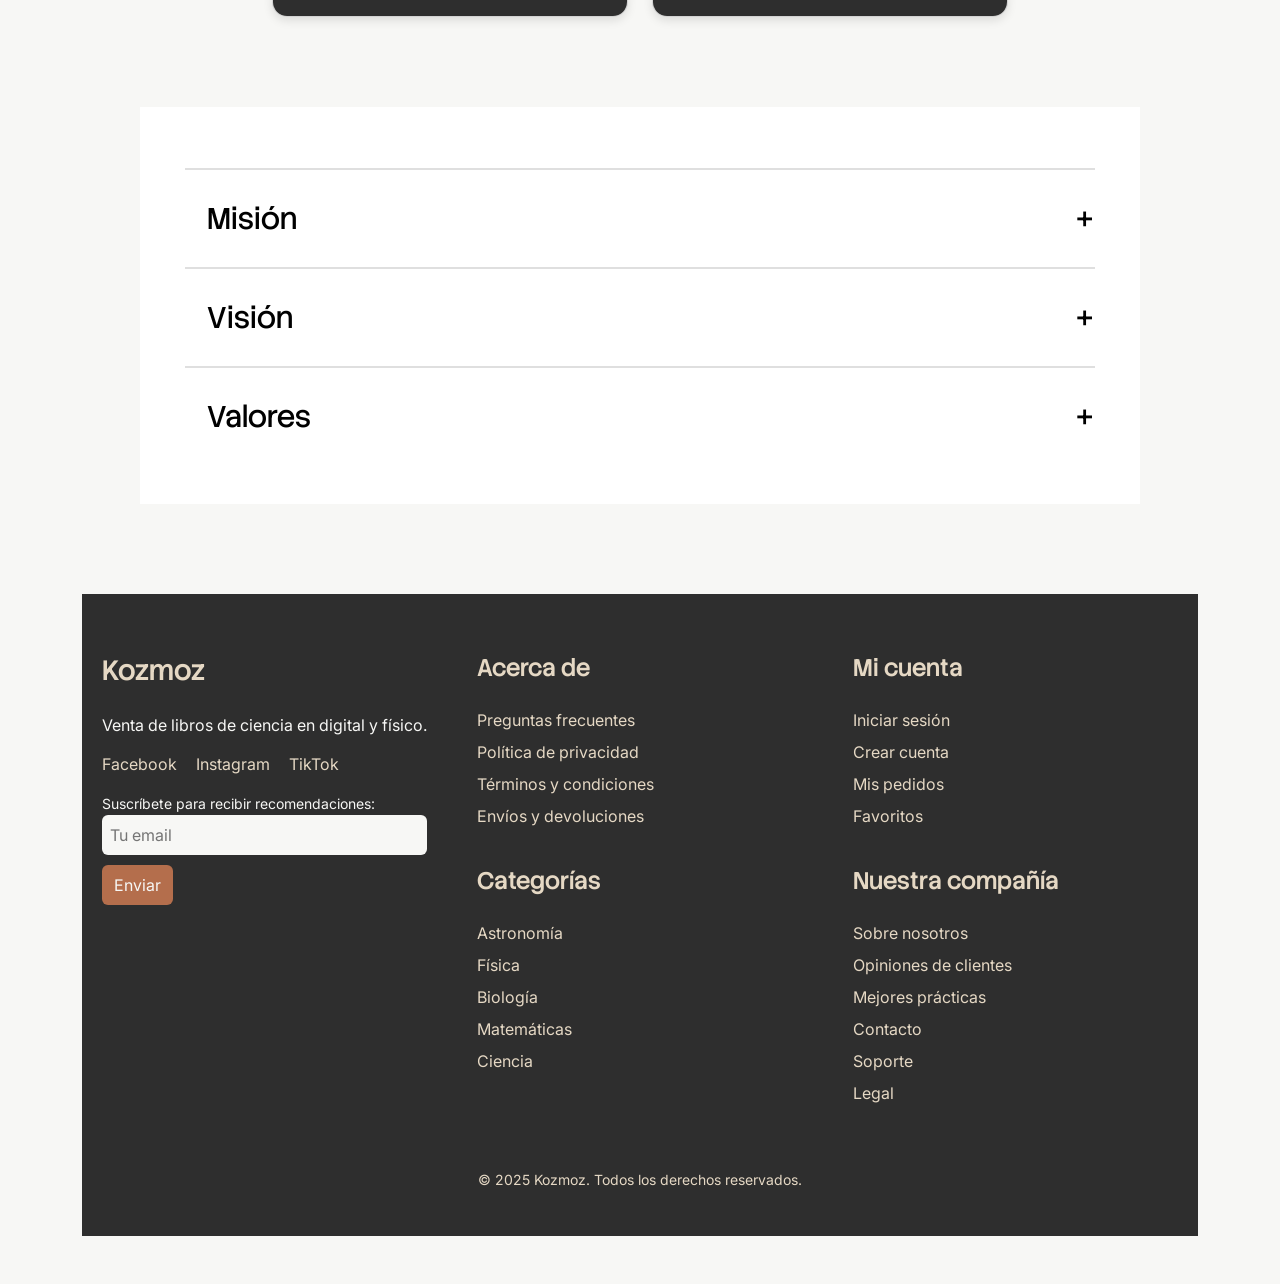
==== commit cba09f2c: "Merge branch 'edbranch' into develop" ====
--- a/acercaDe.html
+++ b/acercaDe.html
@@ -23,80 +23,15 @@
     <!-- Inter -->
     <link rel="preconnect" href="https://fonts.googleapis.com">
     <link rel="preconnect" href="https://fonts.gstatic.com" crossorigin>
-    <link href="https://fonts.googleapis.com/css2?family=Inter:ital,opsz,wght@0,14..32,100..900;1,14..32,100..900&family=Stack+Sans+Headline:wght@200..700&display=swap"
+    <link
+        href="https://fonts.googleapis.com/css2?family=Inter:ital,opsz,wght@0,14..32,100..900;1,14..32,100..900&family=Stack+Sans+Headline:wght@200..700&display=swap"
         rel="stylesheet">
 
 </head>
 
-<body>
+<body onload="load_navbar(); load_footer();">
     <!-- NavBar -->
-    <nav class="navbar navbar-expand-lg navbar-dark bg-dark">
-        <div class="container-fluid">
-
-            <!-- Logo -->
-            <a class="navbar-brand logo-text" href="#">
-                K<span class="icon"><svg xmlns="http://www.w3.org/2000/svg" height="32px" viewBox="0 -960 960 960"
-                        width="32px" fill="#e3e3e3">
-                        <path
-                            d="M480-120q-150 0-255-105T120-480q0-150 105-255t255-105q14 0 27.5 1t26.5 3q-41 29-65.5 75.5T444-660q0 90 63 153t153 63q55 0 101-24.5t75-65.5q2 13 3 26.5t1 27.5q0 150-105 255T480-120Zm0-80q88 0 158-48.5T740-375q-20 5-40 8t-40 3q-123 0-209.5-86.5T364-660q0-20 3-40t8-40q-78 32-126.5 102T200-480q0 116 82 198t198 82Zm-10-270Z" />
-                    </svg></span>ZMOZ
-            </a>
-
-            <!-- Botón Responsive -->
-            <button class="navbar-toggler" type="button" data-bs-toggle="collapse" data-bs-target="#navbarNav"
-                aria-controls="navbarNav" aria-expanded="false" aria-label="Toggle navigation">
-                <span class="navbar-toggler-icon"></span>
-            </button>
-
-            <!-- Enlaces -->
-            <div class="collapse navbar-collapse" id="navbarNav">
-                <ul class="navbar-nav ms-auto">
-
-                    <li class="nav-item">
-                        <a class="nav-link active" href="./index.html">Inicio</a>
-                    </li>
-
-                    <li class="nav-item">
-                        <a class="nav-link" href="./Items.html">Biblioteca</a>
-                    </li>
-
-                    <li class="nav-item">
-                        <a class="nav-link" href="./acercaDe.html">Acerca de</a>
-                    </li>
-
-                    <li class="nav-item">
-                        <a class="nav-link" href="./contacto.html">Contáctanos</a>
-                    </li>
-
-                    <!-- Perfil -->
-                    <li class="nav-item">
-                        <a class="nav-link" href="./perfil.html"><svg xmlns="http://www.w3.org/2000/svg" height="36px"
-                                viewBox="0 -960 960 960" width="36px" fill="#e3e3e3">
-                                <path
-                                    d="M480-480q-66 0-113-47t-47-113q0-66 47-113t113-47q66 0 113 47t47 113q0 66-47 113t-113 47ZM160-160v-112q0-34 17.5-62.5T224-378q62-31 126-46.5T480-440q66 0 130 15.5T736-378q29 15 46.5 43.5T800-272v112H160Zm80-80h480v-32q0-11-5.5-20T700-306q-54-27-109-40.5T480-360q-56 0-111 13.5T260-306q-9 5-14.5 14t-5.5 20v32Zm240-320q33 0 56.5-23.5T560-640q0-33-23.5-56.5T480-720q-33 0-56.5 23.5T400-640q0 33 23.5 56.5T480-560Zm0-80Zm0 400Z" />
-                            </svg></a>
-                    </li>
-                    <!--Carrito -->
-                    <li class="nav-item">
-                        <a class="nav-link" href="./carrito.html"><svg xmlns="http://www.w3.org/2000/svg" height="36px"
-                                viewBox="0 -960 960 960" width="36px" fill="#e3e3e3">
-                                <path
-                                    d="M280-80q-33 0-56.5-23.5T200-160q0-33 23.5-56.5T280-240q33 0 56.5 23.5T360-160q0 33-23.5 56.5T280-80Zm400 0q-33 0-56.5-23.5T600-160q0-33 23.5-56.5T680-240q33 0 56.5 23.5T760-160q0 33-23.5 56.5T680-80ZM246-720l96 200h280l110-200H246Zm-38-80h590q23 0 35 20.5t1 41.5L692-482q-11 20-29.5 31T622-440H324l-44 80h480v80H280q-45 0-68-39.5t-2-78.5l54-98-144-304H40v-80h130l38 80Zm134 280h280-280Z" />
-                            </svg></a>
-                    </li>
-
-                    <li class="nav-item">
-                        <a class="nav-link" href="./formulario.html">Formulario</a>
-                    </li>
-
-                    <li class="nav-item">
-                        <a class="nav-link" href="#">Login</a>
-                    </li>
-
-                </ul>
-            </div>
-        </div>
-    </nav>
+    <div id="navbar"></div>
 
     <!-- ¿Quiénes somos? -->
 
@@ -120,7 +55,7 @@
                             En México, las librerías académicas y bibliotecas no cuentan con una oferta amplia y
                             actualizada de libros científicos, y la importación de ejemplares suele implicar altos
                             costos y demoras. </p>
-                        <p class="descripcion" > Esta situación limita el aprendizaje, la investigación y la formación
+                        <p class="descripcion"> Esta situación limita el aprendizaje, la investigación y la formación
                             académica. Por ello, la plataforma busca eliminar las barreras geográficas y económicas,
                             facilitando el acceso a material científico y especializado en español e inglés de forma
                             accesible y equitativa. </p>
@@ -143,7 +78,8 @@
 
             <main class="container mt-4">
                 <section>
-                    <div class="row row-cols-1 row-cols-md-3 g-4 justify-content-center"> <!-- row row-cols-1 row-cols-md-3 g-4 -->
+                    <div class="row row-cols-1 row-cols-md-3 g-4 justify-content-center">
+                        <!-- row row-cols-1 row-cols-md-3 g-4 -->
                         <!-- TARJETA -->
                         <div class="col">
                             <div class="card h-100 tarjeta">
@@ -168,7 +104,8 @@
                                     alt="Carlos Castilla">
                                 <div class="card-body">
                                     <h5 class="card-title">Carlos Sebastián Castilla Mendoza [Scrum Master]</h5>
-                                    <p class="card-text">Rol: Scrum Master. Con 26 años y originario de la Ciudad de México, me
+                                    <p class="card-text">Rol: Scrum Master. Con 26 años y originario de la Ciudad de
+                                        México, me
                                         apasiona la tecnología, la innovación y la resolución de problemas,
                                         siendo hábil en matemáticas. Espero que al finalizar este bootcamp pueda
                                         encontrar un trabajo que me permita viajar por el mundo mientras
@@ -179,8 +116,7 @@
 
                         <div class="col">
                             <div class="card h-100 tarjeta">
-                                <img src="./assets/Eduardo.jpg" class="card-img-top"
-                                    alt="Eddy">
+                                <img src="./assets/Eduardo.jpg" class="card-img-top" alt="Eddy">
                                 <div class="card-body">
                                     <h5 class="card-title">José Eduardo Frías Domínguez
                                         [Desarrollador Backend]
@@ -317,77 +253,15 @@
                 </div>
             </div>
 
-     <!--Footer-->
-  <footer class="footer">
-  <div class="footer-container">
-
-    <div class="footer-column">
-      <h3>Kozmoz</h3>
-      <p>Venta de libros de ciencia en digital y físico.</p>
-
-      <div class="footer-social">
-        <a href="#">Facebook</a>
-        <a href="#">Instagram</a>
-        <a href="#">TikTok</a>
-      </div>
-
-      <form class="footer-newsletter">
-        <label>Suscríbete para recibir recomendaciones:</label>
-        <input type="email" placeholder="Tu email">
-        <button type="submit">Enviar</button>
-      </form>
-    </div>
-
-    <div class="footer-column">
-      <h4>Acerca de</h4>
-      <ul>
-        <li><a href="#">Preguntas frecuentes</a></li>
-        <li><a href="#">Política de privacidad</a></li>
-        <li><a href="#">Términos y condiciones</a></li>
-        <li><a href="#">Envíos y devoluciones</a></li>
-      </ul>
-
-      <h4>Categorías</h4>
-      <ul>
-        <li><a href="#">Astronomía</a></li>
-        <li><a href="#">Física</a></li>
-        <li><a href="#">Biología</a></li>
-        <li><a href="#">Matemáticas</a></li>
-        <li><a href="#">Ciencia</a></li>
-      </ul>
-    </div>
-
-    <div class="footer-column">
-      <h4>Mi cuenta</h4>
-      <ul>
-        <li><a href="#">Iniciar sesión</a></li>
-        <li><a href="#">Crear cuenta</a></li>
-        <li><a href="#">Mis pedidos</a></li>
-        <li><a href="#">Favoritos</a></li>
-      </ul>
-
-      <h4>Nuestra compañía</h4>
-      <ul>
-        <li><a href="#">Sobre nosotros</a></li>
-        <li><a href="#">Opiniones de clientes</a></li>
-        <li><a href="#">Mejores prácticas</a></li>
-        <li><a href="#">Contacto</a></li>
-        <li><a href="#">Soporte</a></li>
-        <li><a href="#">Legal</a></li>
-      </ul>
-    </div>
-
-  </div>
-
-  <div class="footer-bottom">
-    <p>© 2025 Kozmoz. Todos los derechos reservados.</p>
-  </div>
-</footer>
+            <!--Footer-->
+            <div id="footer"></div>
 
             <!-- Bootstrap JS -->
             <script src="https://cdn.jsdelivr.net/npm/bootstrap@5.3.3/dist/js/bootstrap.bundle.min.js"></script>
-            <!-- Script JS / main.js -->
-            <script src="js/main.js" type="text/javascript"></script>
+            <!-- Script JS -->
+            <script src="js/layout.js"></script>
+            <script src="js/main.js"></script>
+
 </body>
 
 </html>
--- a/CSS/estilos.css
+++ b/CSS/estilos.css
@@ -330,7 +330,7 @@
 textarea.contacto,
 select.contacto {
   border: 1px solid #ccc;
-  transition: box-shadow 0.3s ease;
+  transition: box-shadow 0.3s ease !important;
 }
 
 /* --- Bordes, transición, etc. --- */
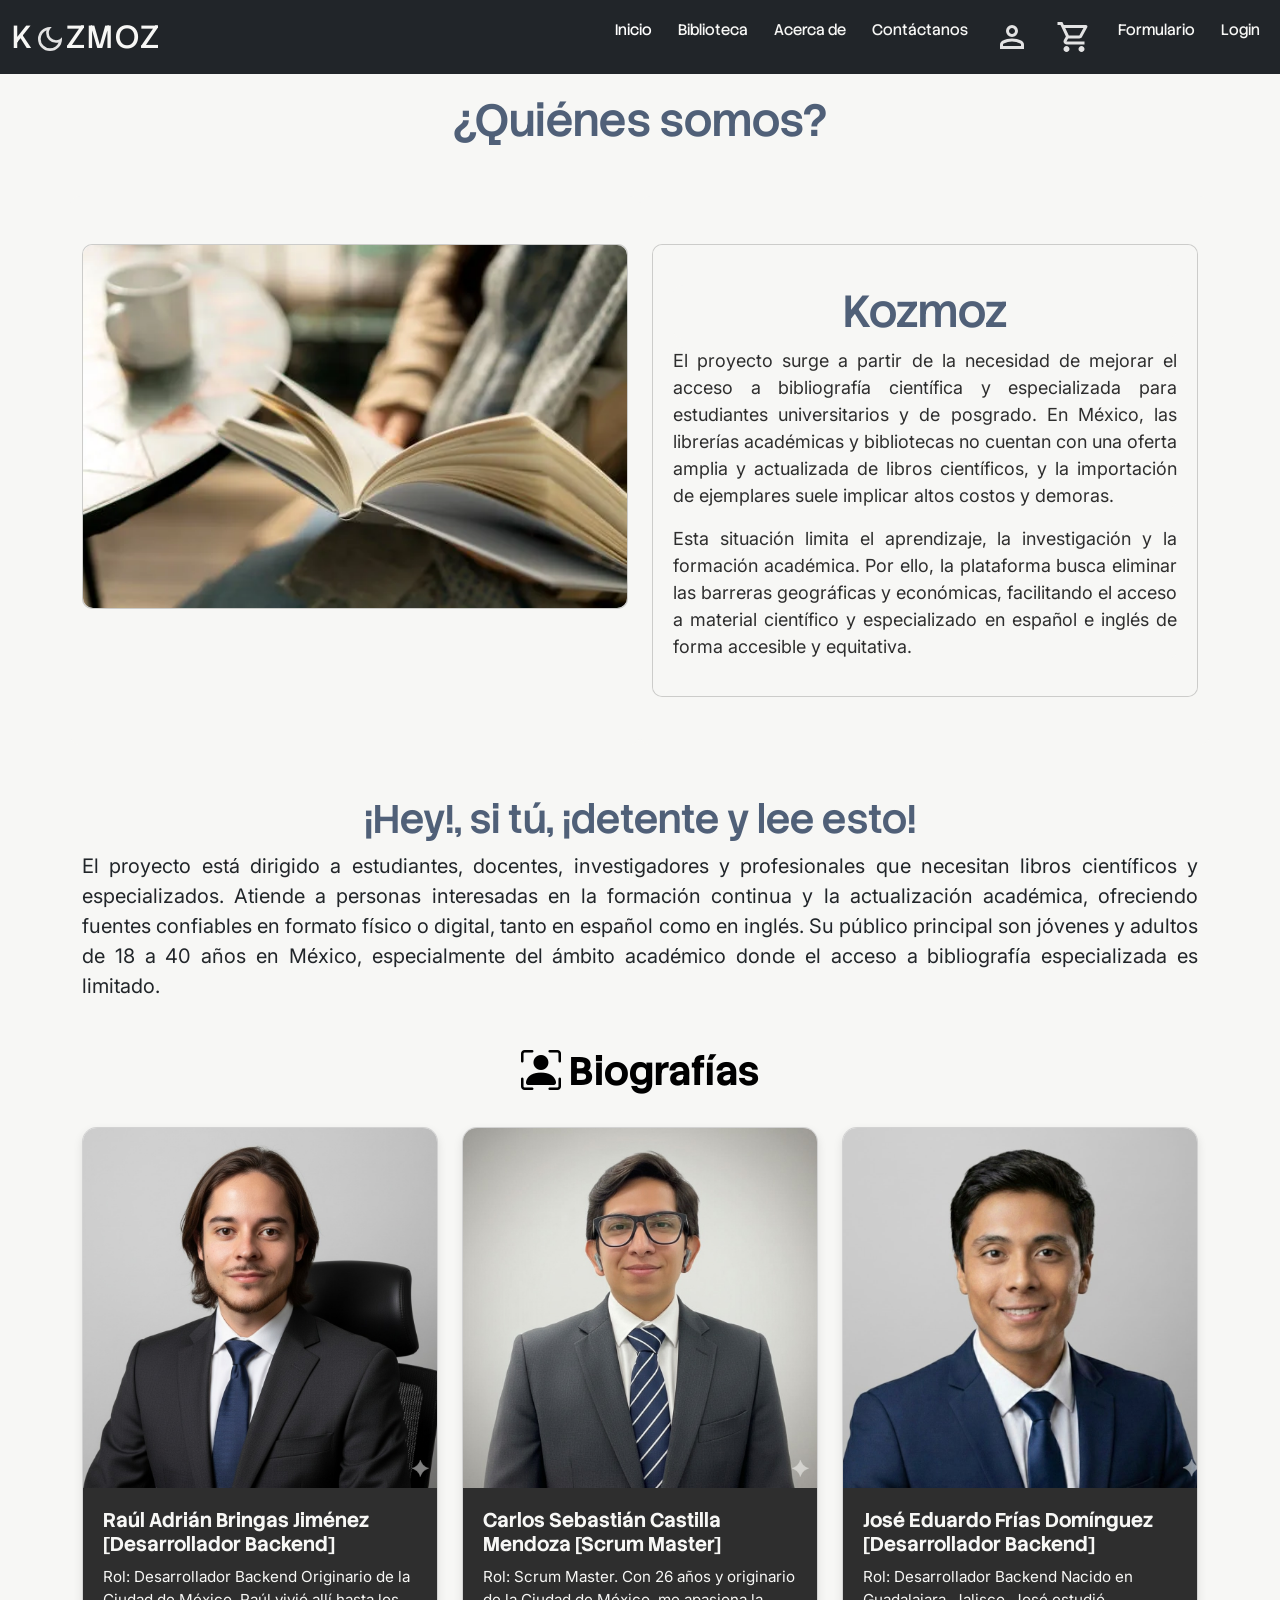
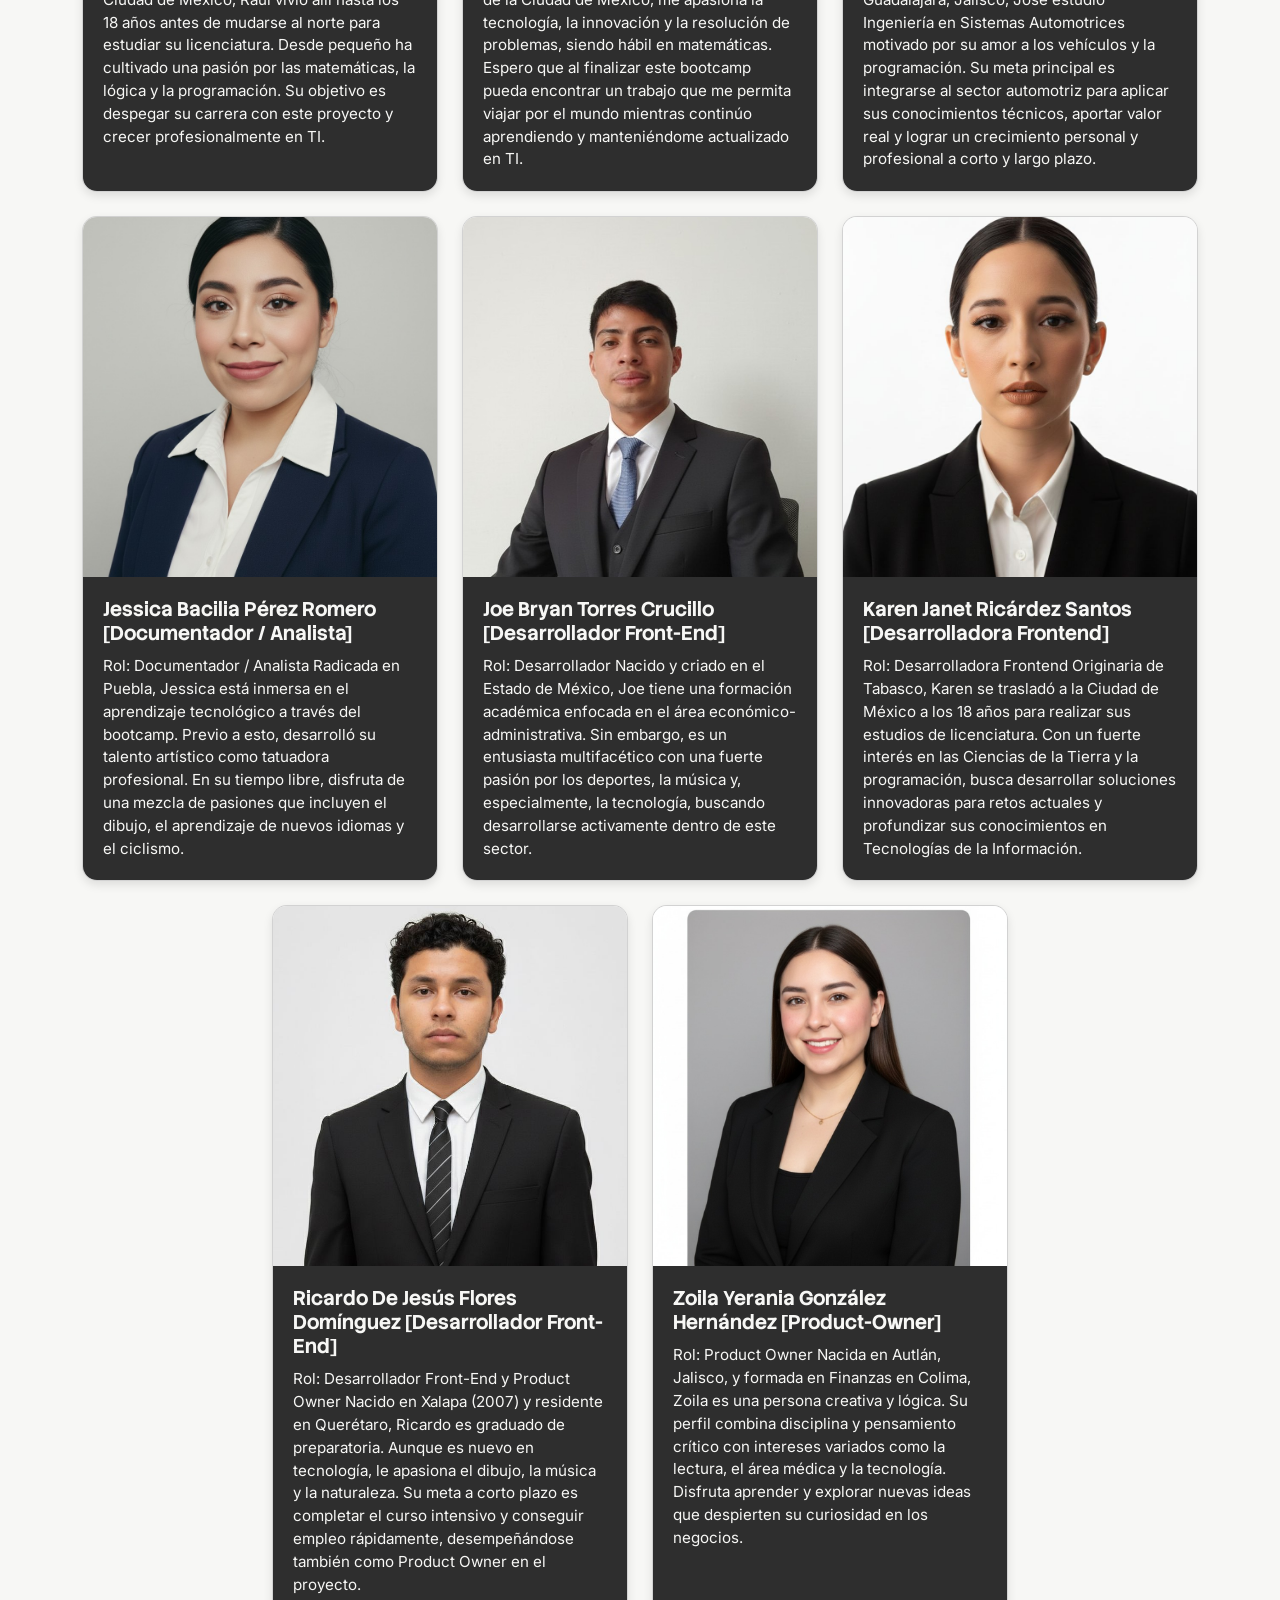
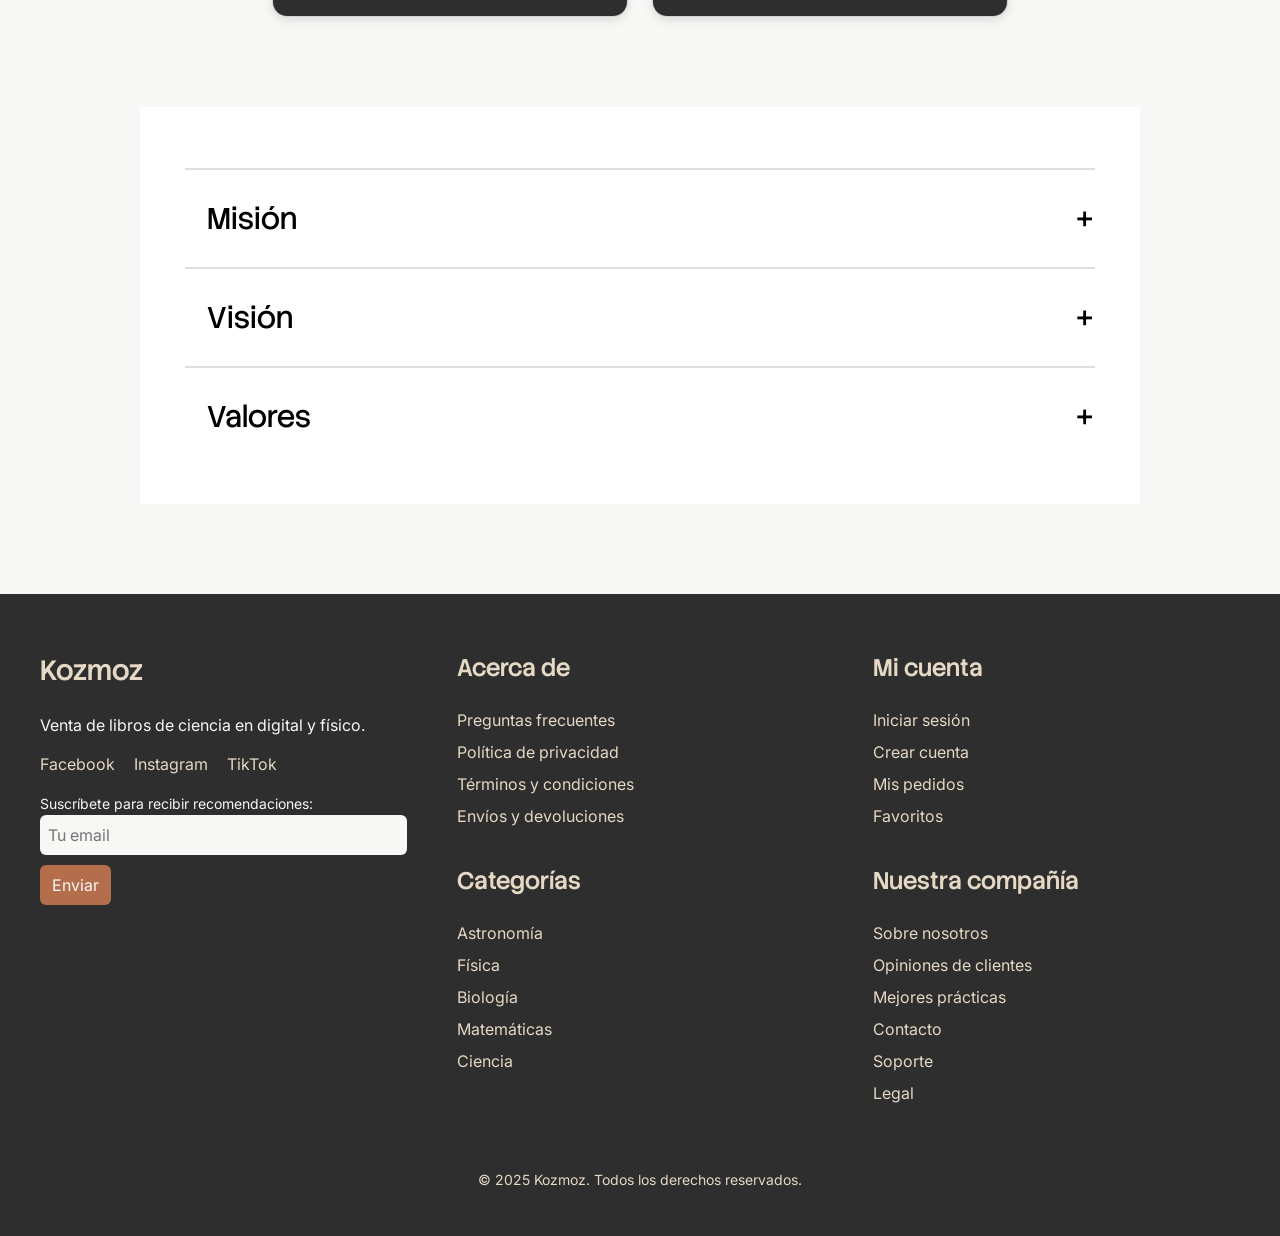
==== commit 7dcd5976: "Se corrige el problema del footer del acerca.de" ====
--- a/acercaDe.html
+++ b/acercaDe.html
@@ -252,7 +252,7 @@
                     </div>
                 </div>
             </div>
-
+        
             <!--Footer-->
             <div id="footer"></div>
 
@@ -261,7 +261,6 @@
             <!-- Script JS -->
             <script src="js/layout.js"></script>
             <script src="js/main.js"></script>
-
 </body>
 
 </html>
--- a/CSS/estilos.css
+++ b/CSS/estilos.css
@@ -379,10 +379,16 @@
 /* Footer Kozmoz */
 
 .footer {
-  background: var(--footerBg);
+    background: var(--footerBg);
   color: var(--footerText);
   padding: 60px 20px 30px;
   font-family: var(--pFont);
+
+  /* Hace que el fondo del footer vaya de orilla a orilla */
+  width: 100vw;
+  margin-left: calc(50% - 50vw);
+  margin-right: calc(50% - 50vw);
+  margin-bottom: calc(50% - 50vw);
 }
 
 .footer-container {
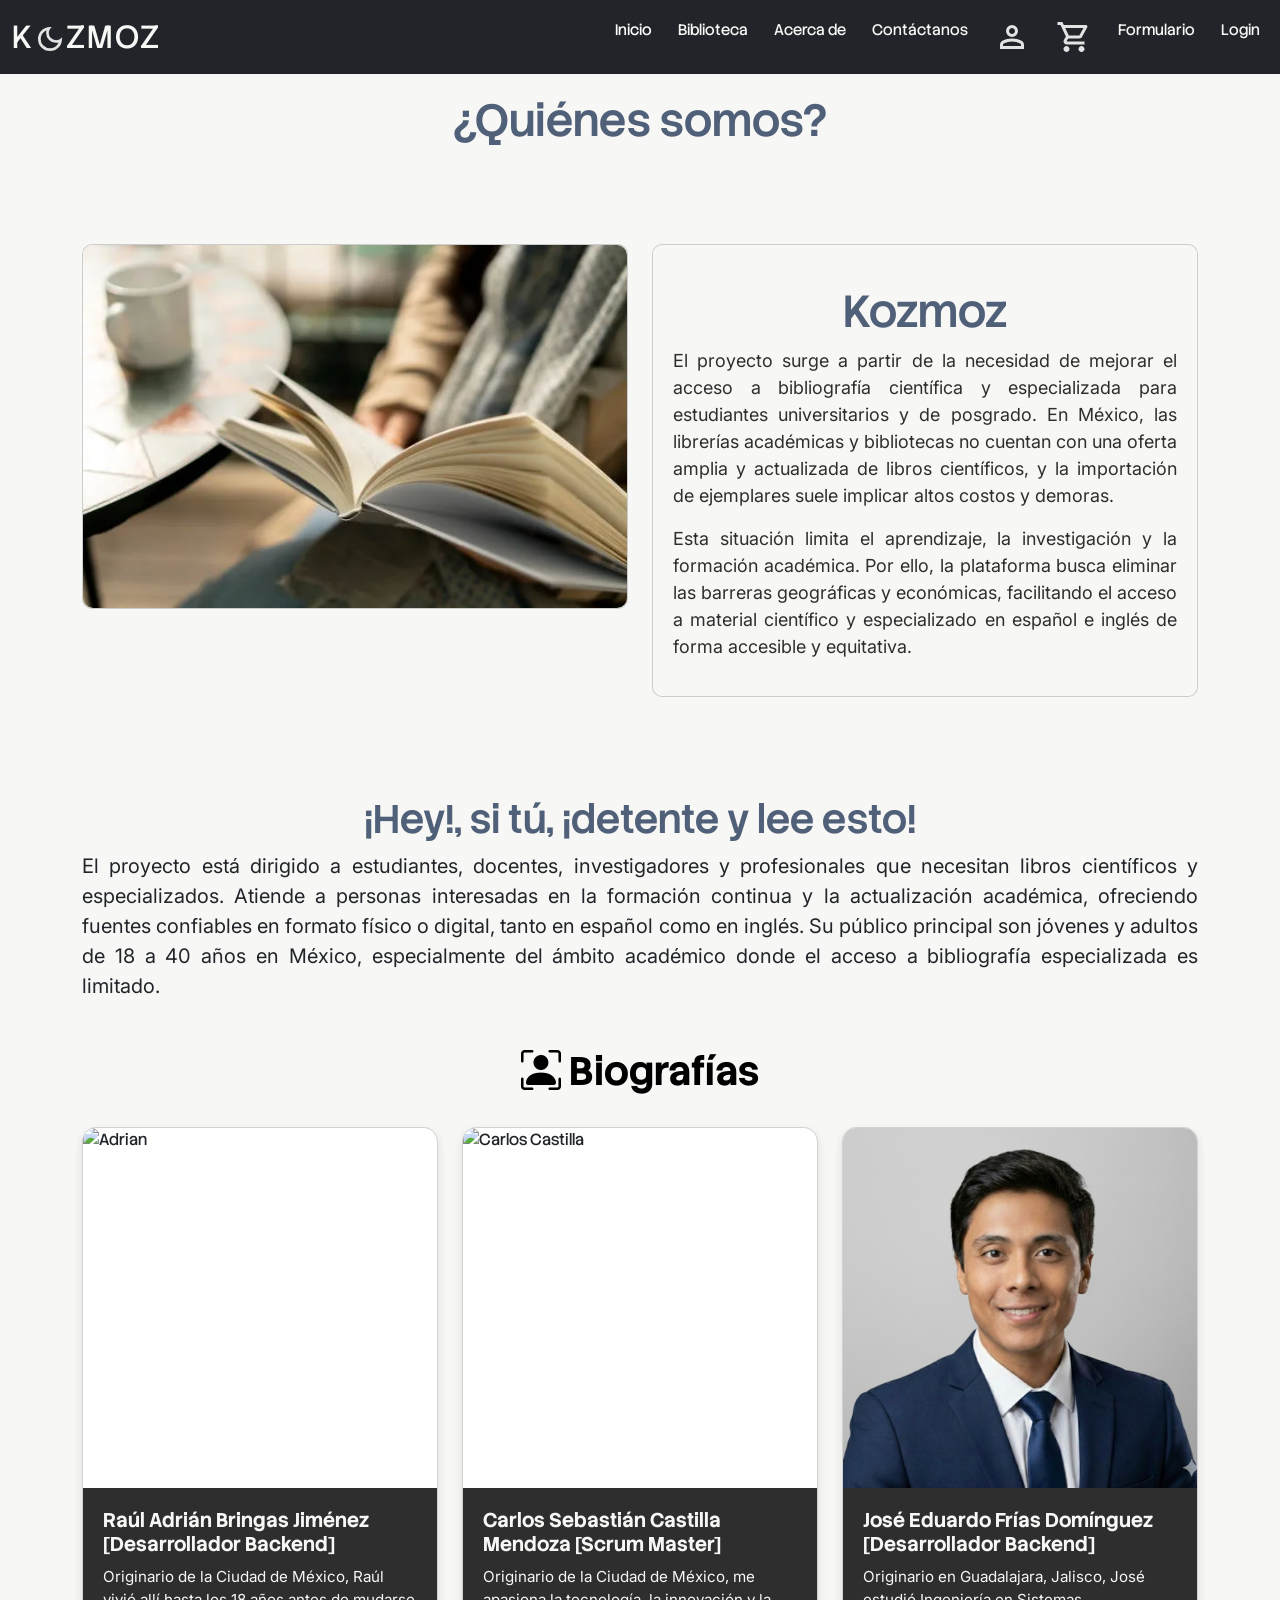
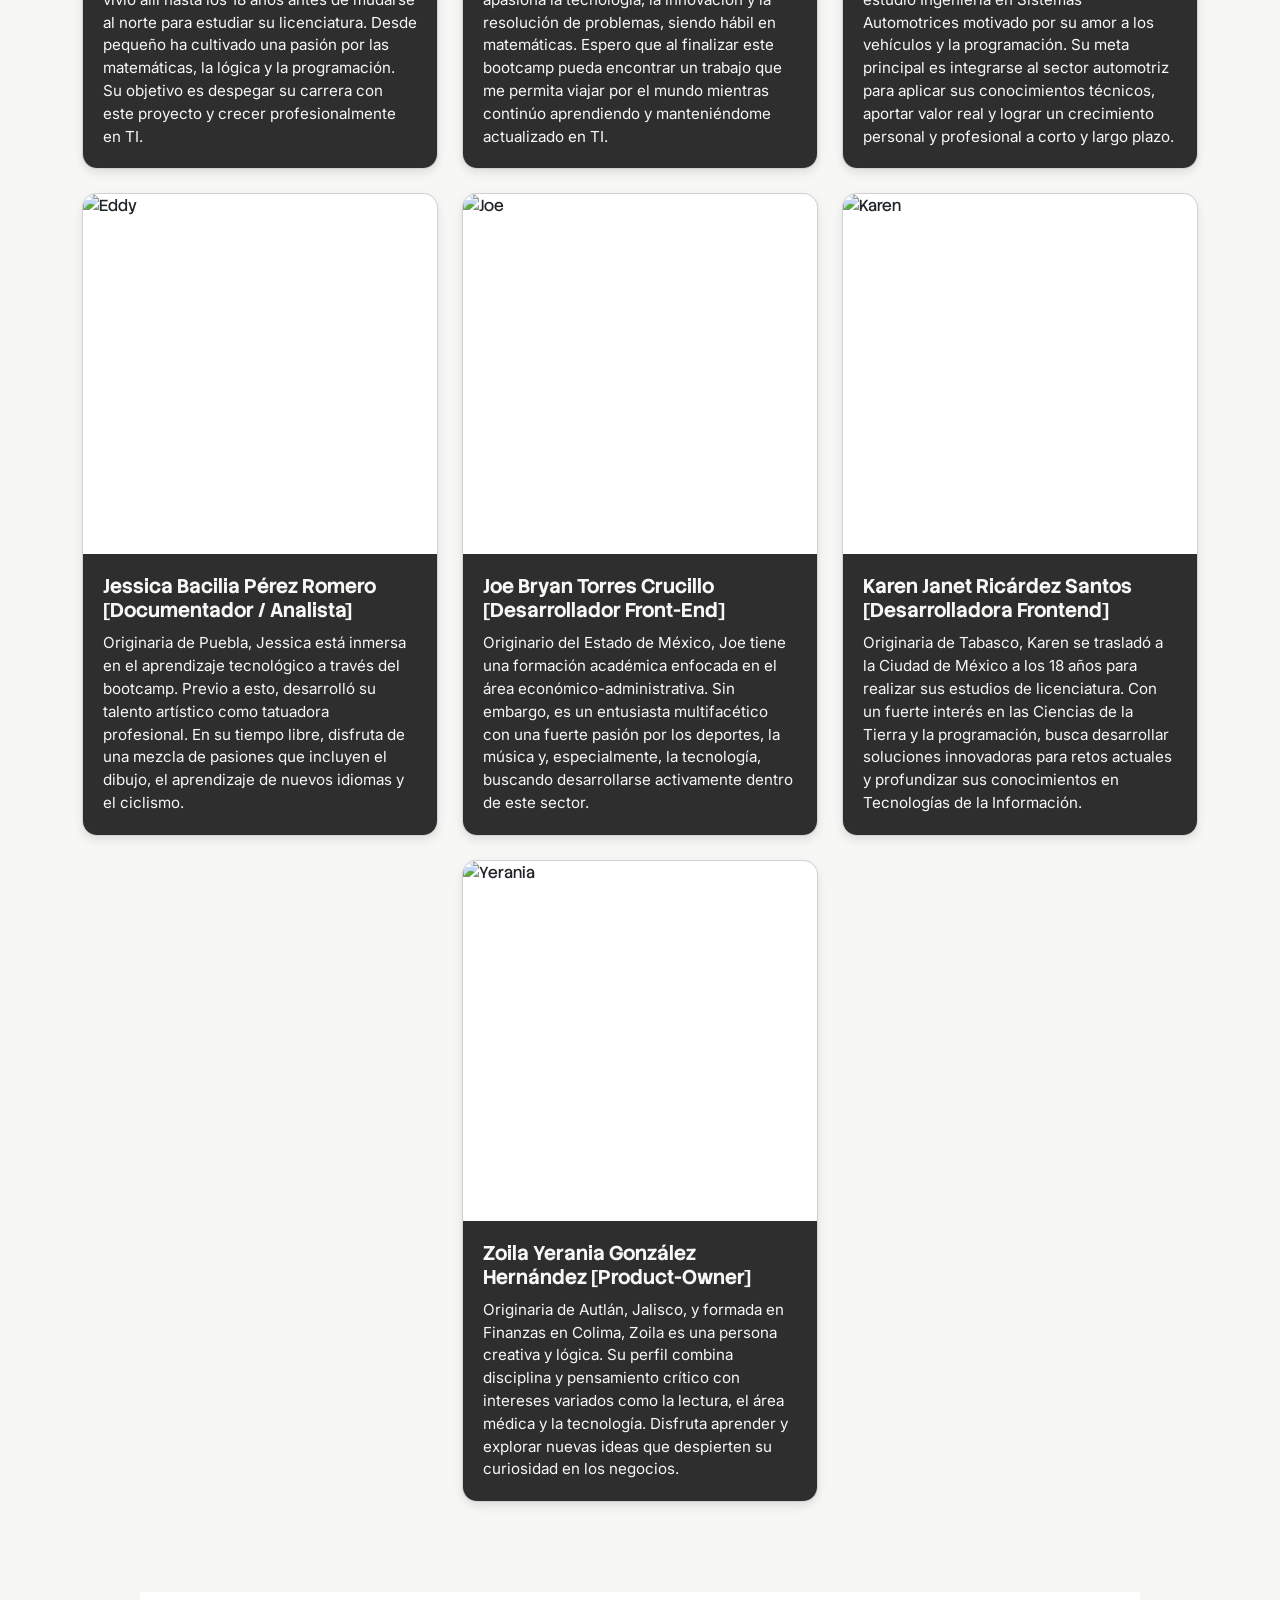
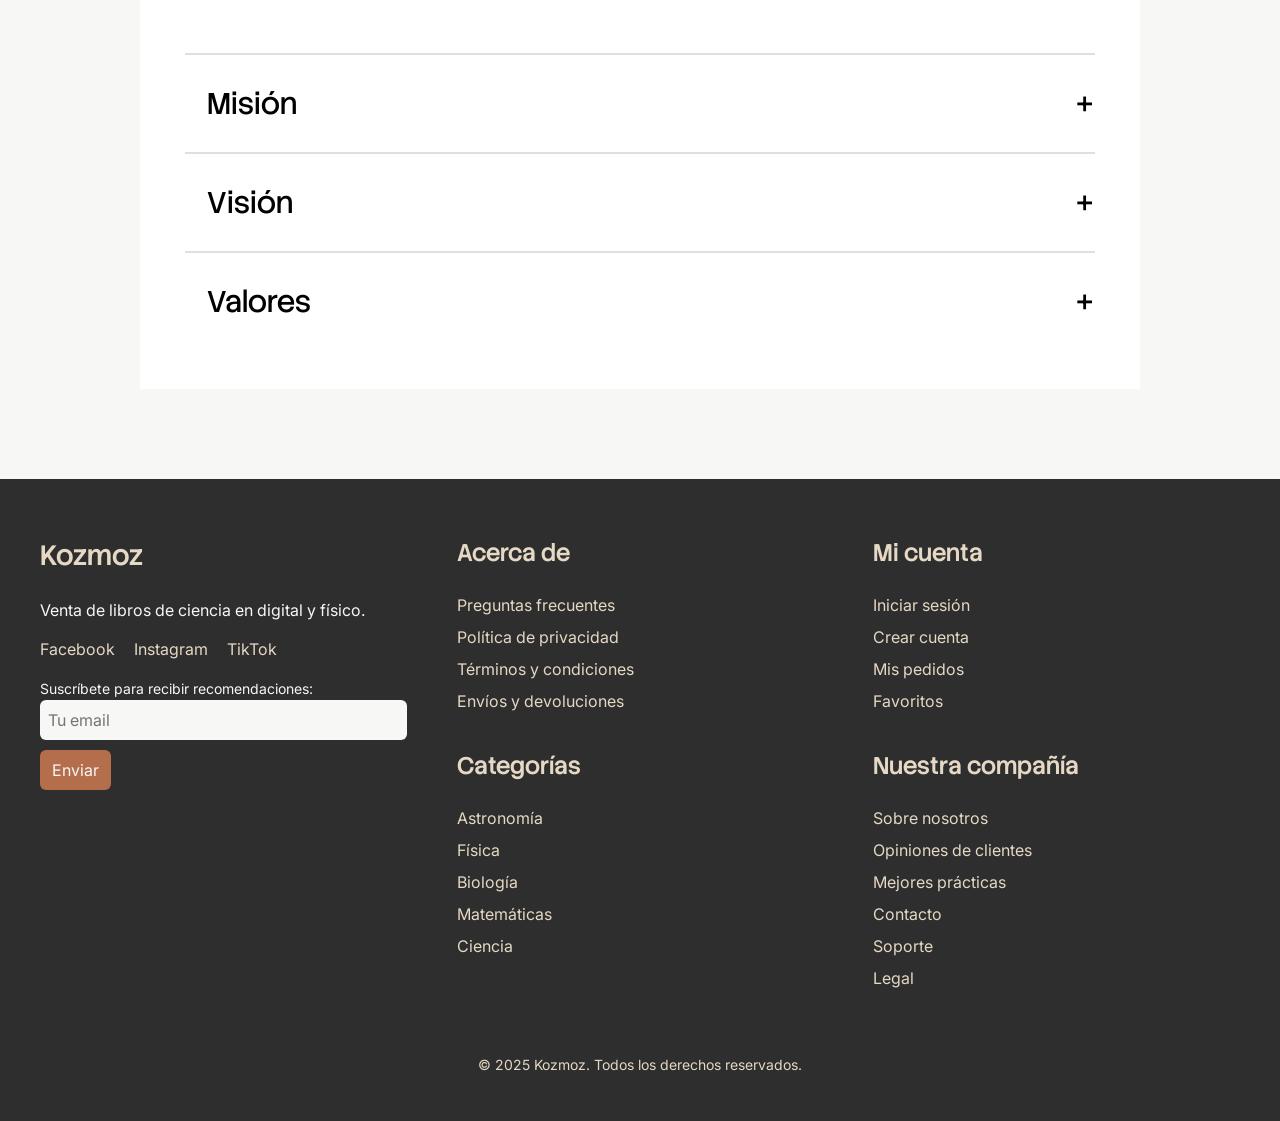
==== commit ac65c57c: "Se cambian las imagenes de biografia y se modifica el resumen" ====
--- a/acercaDe.html
+++ b/acercaDe.html
@@ -83,13 +83,13 @@
                         <!-- TARJETA -->
                         <div class="col">
                             <div class="card h-100 tarjeta">
-                                <img src="./assets/WhatsApp Image 2025-11-25 at 5.56.44 PM.jpeg" class="card-img-top"
+                                <img src="./assets/AdrianB.jpg" class="card-img-top"
                                     alt="Adrian">
                                 <div class="card-body">
                                     <h5 class="card-title">Raúl Adrián Bringas Jiménez
                                         [Desarrollador Backend]
                                     </h5>
-                                    <p class="card-text">Rol: Desarrollador Backend Originario de la Ciudad de México,
+                                    <p class="card-text">Originario de la Ciudad de México,
                                         Raúl vivió allí hasta los 18 años antes de mudarse al norte para estudiar su
                                         licenciatura. Desde pequeño ha cultivado una pasión por las matemáticas, la
                                         lógica y la programación. Su objetivo es despegar su carrera con este proyecto y
@@ -100,12 +100,11 @@
 
                         <div class="col">
                             <div class="card h-100 tarjeta">
-                                <img src="./assets/WhatsApp Image 2025-11-25 at 5.43.35 PM.jpeg" class="card-img-top"
+                                <img src="./assets/CarlosC.jpg" class="card-img-top"
                                     alt="Carlos Castilla">
                                 <div class="card-body">
                                     <h5 class="card-title">Carlos Sebastián Castilla Mendoza [Scrum Master]</h5>
-                                    <p class="card-text">Rol: Scrum Master. Con 26 años y originario de la Ciudad de
-                                        México, me
+                                    <p class="card-text">Originario de la Ciudad de México, me
                                         apasiona la tecnología, la innovación y la resolución de problemas,
                                         siendo hábil en matemáticas. Espero que al finalizar este bootcamp pueda
                                         encontrar un trabajo que me permita viajar por el mundo mientras
@@ -121,7 +120,7 @@
                                     <h5 class="card-title">José Eduardo Frías Domínguez
                                         [Desarrollador Backend]
                                     </h5>
-                                    <p class="card-text">Rol: Desarrollador Backend Nacido en Guadalajara, Jalisco, José
+                                    <p class="card-text">Originario en Guadalajara, Jalisco, José
                                         estudió Ingeniería en Sistemas Automotrices motivado por su amor a los vehículos
                                         y la programación. Su meta principal es integrarse al sector automotriz para
                                         aplicar sus conocimientos técnicos, aportar valor real y lograr un crecimiento
@@ -132,12 +131,12 @@
 
                         <div class="col">
                             <div class="card h-100 tarjeta">
-                                <img src="./assets/WhatsApp Image 2025-11-25 at 6.00.12 PM.jpeg" class="card-img-top"
+                                <img src="./assets/JessicaB.jpg" class="card-img-top"
                                     alt="Eddy">
                                 <div class="card-body">
                                     <h5 class="card-title">Jessica Bacilia Pérez Romero
                                         [Documentador / Analista]</h5>
-                                    <p class="card-text">Rol: Documentador / Analista Radicada en Puebla, Jessica está
+                                    <p class="card-text">Originaria de Puebla, Jessica está
                                         inmersa en el aprendizaje tecnológico a través del bootcamp. Previo a esto,
                                         desarrolló su talento artístico como tatuadora profesional. En su tiempo libre,
                                         disfruta de una mezcla de pasiones que incluyen el dibujo, el aprendizaje de
@@ -148,13 +147,13 @@
 
                         <div class="col">
                             <div class="card h-100 tarjeta">
-                                <img src="./assets/WhatsApp Image 2025-11-25 at 5.52.27 PM.jpeg" class="card-img-top"
+                                <img src="./assets/JoeT.jpg" class="card-img-top"
                                     alt="Joe">
                                 <div class="card-body">
                                     <h5 class="card-title">Joe Bryan Torres Crucillo
                                         [Desarrollador Front-End]
                                     </h5>
-                                    <p class="card-text">Rol: Desarrollador Nacido y criado en el Estado de México, Joe
+                                    <p class="card-text">Originario del Estado de México, Joe
                                         tiene una formación académica enfocada en el área económico-administrativa. Sin
                                         embargo, es un entusiasta multifacético con una fuerte pasión por los deportes,
                                         la música y, especialmente, la tecnología, buscando desarrollarse activamente
@@ -165,13 +164,13 @@
 
                         <div class="col">
                             <div class="card h-100 tarjeta">
-                                <img src="./assets/WhatsApp Image 2025-11-28 at 1.55.24 PM.jpeg" class="card-img-top"
+                                <img src="./assets/KarenJ.jpg" class="card-img-top"
                                     alt="Karen">
                                 <div class="card-body">
                                     <h5 class="card-title">Karen Janet Ricárdez Santos
                                         [Desarrolladora Frontend]
                                     </h5>
-                                    <p class="card-text">Rol: Desarrolladora Frontend Originaria de Tabasco, Karen se
+                                    <p class="card-text">Originaria de Tabasco, Karen se
                                         trasladó a la Ciudad de México a los 18 años para realizar sus estudios de
                                         licenciatura. Con un fuerte interés en las Ciencias de la Tierra y la
                                         programación, busca desarrollar soluciones innovadoras para retos actuales y
@@ -182,30 +181,13 @@
 
                         <div class="col">
                             <div class="card h-100 tarjeta">
-                                <img src="./assets/WhatsApp Image 2025-11-25 at 6.32.23 PM.jpeg" class="card-img-top"
-                                    alt="Ricardo">
-                                <div class="card-body">
-                                    <h5 class="card-title">Ricardo De Jesús Flores Domínguez
-                                        [Desarrollador Front-End]
-                                    </h5>
-                                    <p class="card-text">Rol: Desarrollador Front-End y Product Owner Nacido en Xalapa
-                                        (2007) y residente en Querétaro, Ricardo es graduado de preparatoria. Aunque es
-                                        nuevo en tecnología, le apasiona el dibujo, la música y la naturaleza. Su meta a
-                                        corto plazo es completar el curso intensivo y conseguir empleo rápidamente,
-                                        desempeñándose también como Product Owner en el proyecto.</p>
-                                </div>
-                            </div>
-                        </div>
-
-                        <div class="col">
-                            <div class="card h-100 tarjeta">
-                                <img src="./assets/WhatsApp Image 2025-11-25 at 5.50.03 PM.jpeg" class="card-img-top"
+                                <img src="./assets/Yeraniia.jpg" class="card-img-top"
                                     alt="Yerania">
                                 <div class="card-body">
                                     <h5 class="card-title">Zoila Yerania González Hernández
                                         [Product-Owner]</h5>
 
-                                    <p class="card-text">Rol: Product Owner Nacida en Autlán, Jalisco, y formada en
+                                    <p class="card-text">Originaria de Autlán, Jalisco, y formada en
                                         Finanzas en Colima, Zoila es una persona creativa y lógica. Su perfil combina
                                         disciplina y pensamiento crítico con intereses variados como la lectura, el área
                                         médica y la tecnología. Disfruta aprender y explorar nuevas ideas que despierten
--- a/CSS/estilos.css
+++ b/CSS/estilos.css
@@ -287,7 +287,7 @@
   }
 }
 
-/* ========================== Contáctanos ============================== */
+/* ========================== Contáctanos ==================================== */
 
 /* --- Estilo general para textos de la sección --- */
 .contacto-container {
@@ -493,4 +493,115 @@
   }
 }
 
-/* Productos =========================================================== */+/* Tarjeta donde va el formulario */
+.form-card {
+  max-width: 650px;
+  margin: 60px auto;
+  background: var(--bgColor);
+  padding: 40px 35px;
+  border-radius: 20px;
+  /* border: 2px solid var(--titleMision); */
+ box-shadow: 0px 6px 18px rgba(0.18, 0.18, 0.18, 0.18);
+  transition: 0.3s ease-in-out;
+}
+
+/*.form-card:hover {
+  transform: scale(1.02);
+  box-shadow: 0px 10px 25px rgba(0, 0, 0, 0.25);
+}*/
+
+/* Título centrado */
+.form-title {
+  text-align: center;
+  color: var(--bgColor);
+  font-family: var(--h2Font);
+  margin-bottom: 20px;
+}
+
+/* Labels */
+.form-card label {
+  color: var(--h2Color);
+  font-family: var(--pFont);
+  font-size: 18px;
+  font-weight: 500;
+  text-align: center;
+}
+
+/* Inputs */
+.form-card input {
+  border-radius: 10px !important;
+  padding: 12px !important;
+  font-family: var(--pFont);
+  color:#e5d8c4 ;
+}
+
+/* Botón */
+.form-card .btn-primary {
+  background-color: var(--titleMision) !important;
+  border: none;
+  border-radius: 10px;
+  padding: 12px;
+  font-size: 20px;
+  font-family: var(--pFont);
+  transition: 0.3s ease;
+}
+
+.form-card .btn-primary:hover {
+  background-color: var(--footerLinkHover) !important;
+  transform: scale(1.03);
+}
+
+
+/*PERIL*/
+ body.perfil{
+    margin: 0;
+    padding: 0;
+    background-color: var(--bgColor);
+    min-height: 100vh; 
+    display: flex; 
+    justify-content: center;
+    align-items: center;
+    flex-direction: column; 
+}
+
+.login-wrapper {
+    max-width: 600px; 
+    width: 90%; 
+    padding: 30px;
+    background-color: #ffffff; 
+    border-radius: 10px;
+    box-shadow: 0 5px 15px rgba(0, 0, 0, 0.1);
+}
+
+.h1-login {
+    color: var(--h2Color); 
+    font-size: 2rem;
+    text-align: center;
+    margin-bottom: 5px;
+} 
+
+.h2-login {
+    color: var(--h2Color); 
+    font-family: var(--h2Font); 
+    font-size: 1.25rem;
+    text-align: center;
+    margin-bottom: 30px; 
+}
+
+.btn-primary {
+    background-color: var(--footerBtnBg);
+    border-color: var(--footerBtnBg); 
+    color: var(--footerBtnText); 
+    font-weight: 600;
+}
+
+.btn-primary:hover {
+    background-color: var(--titleMision);
+    border-color: var(--titleMision);
+}
+
+.error-message {
+    color: #dc3545;
+    font-size: 0.85em;
+    min-height: 1.5em; 
+}
